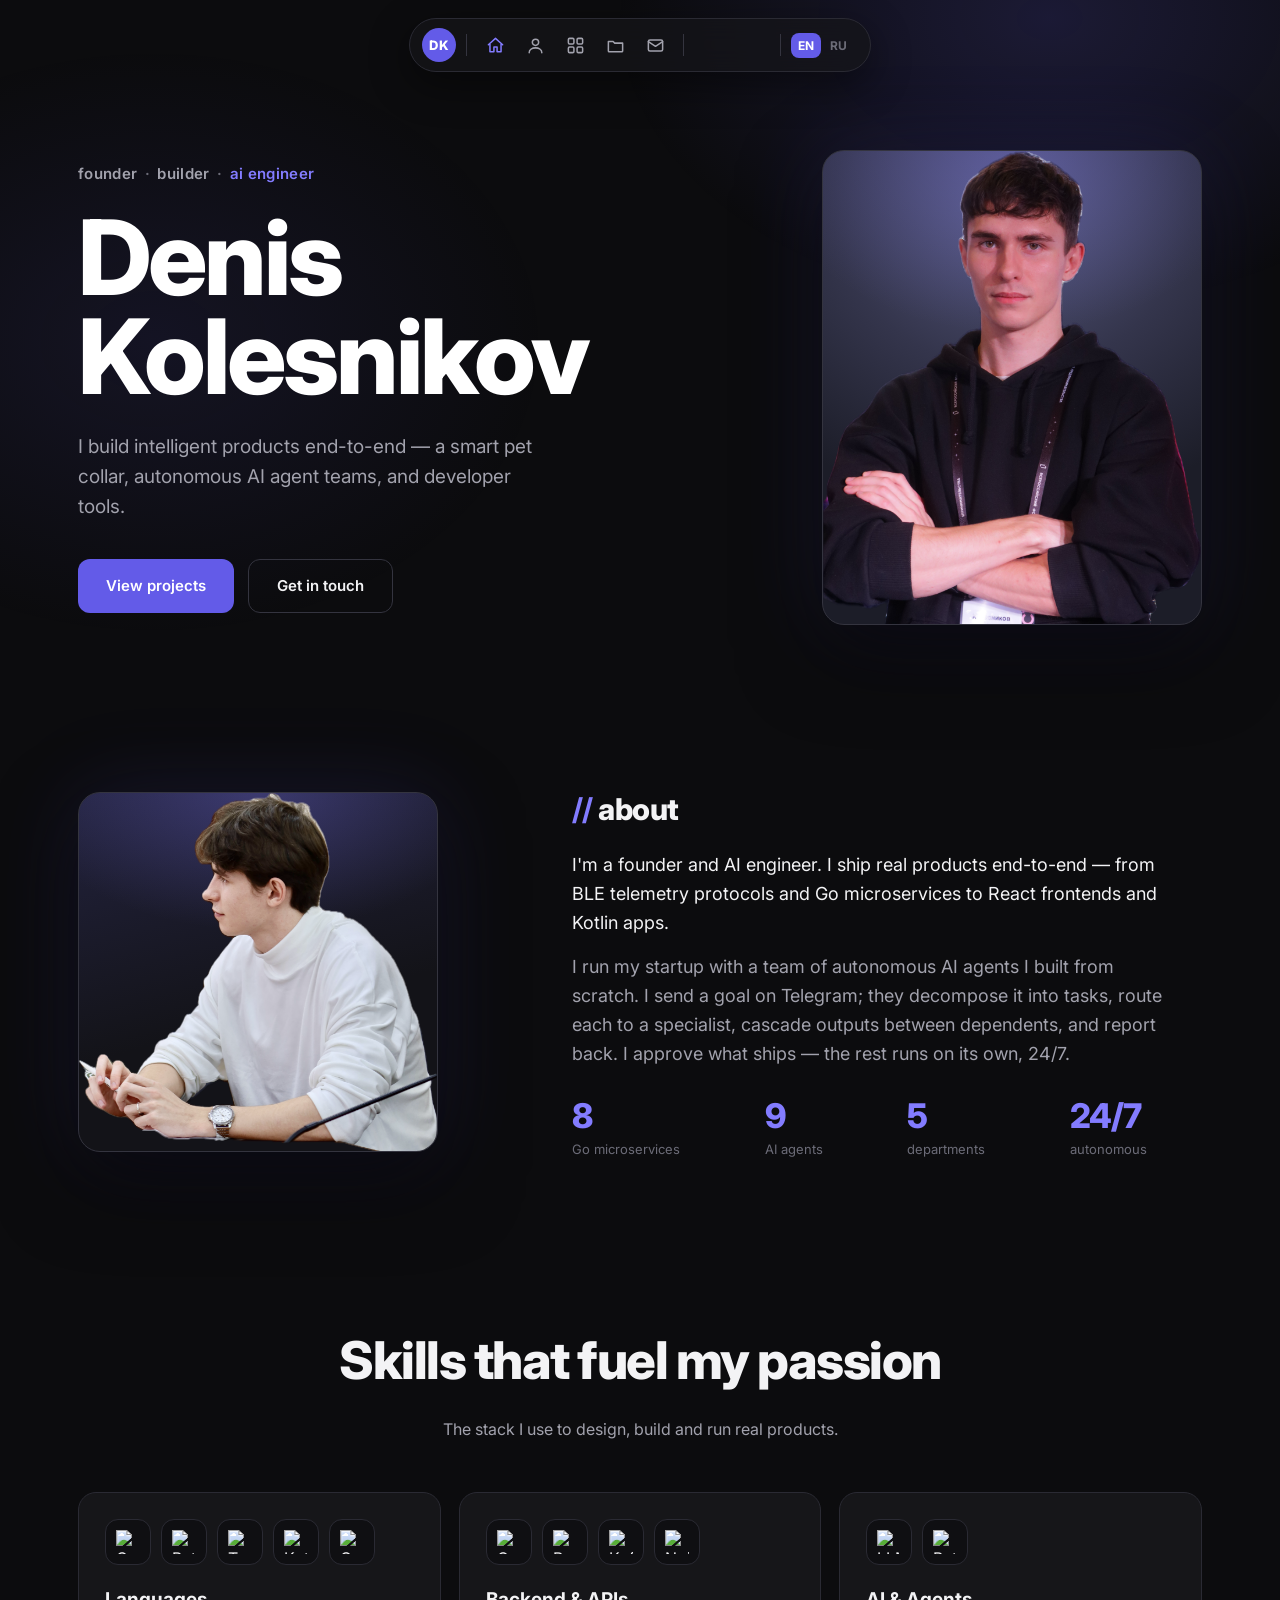
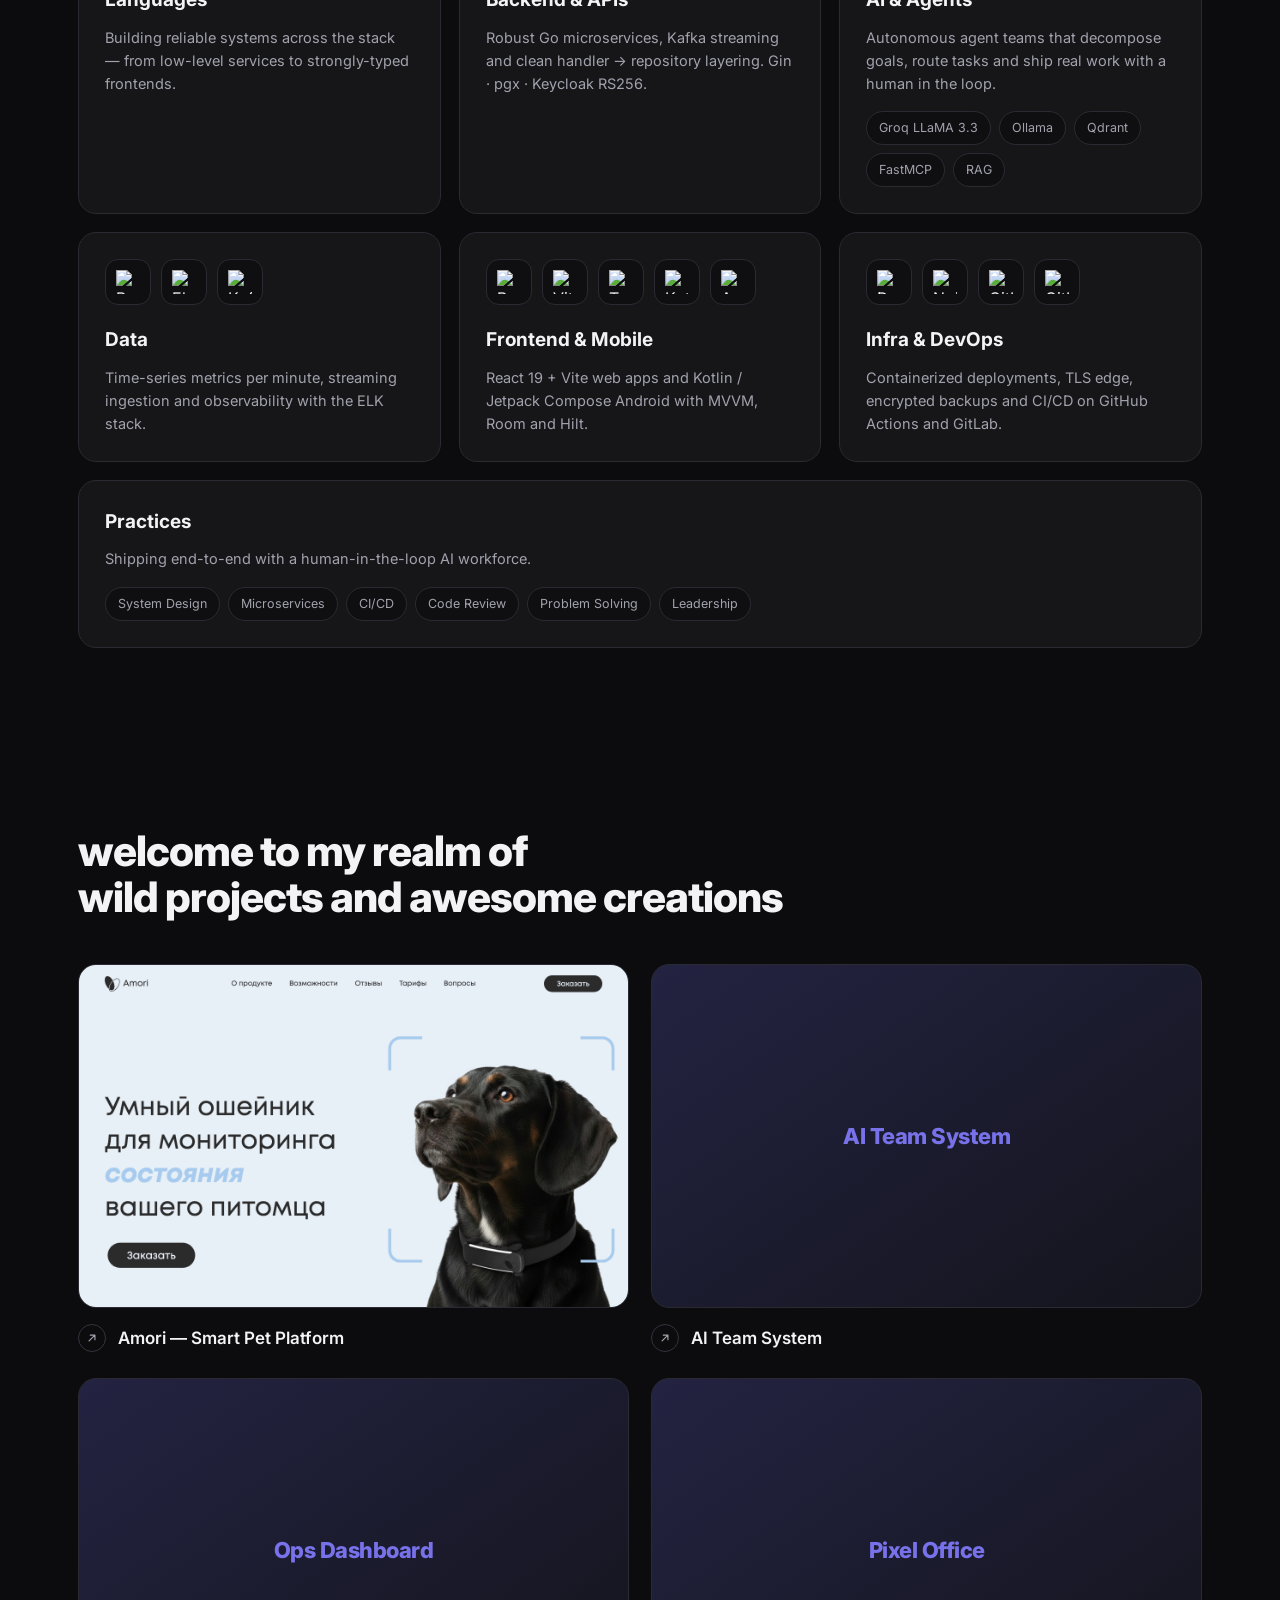
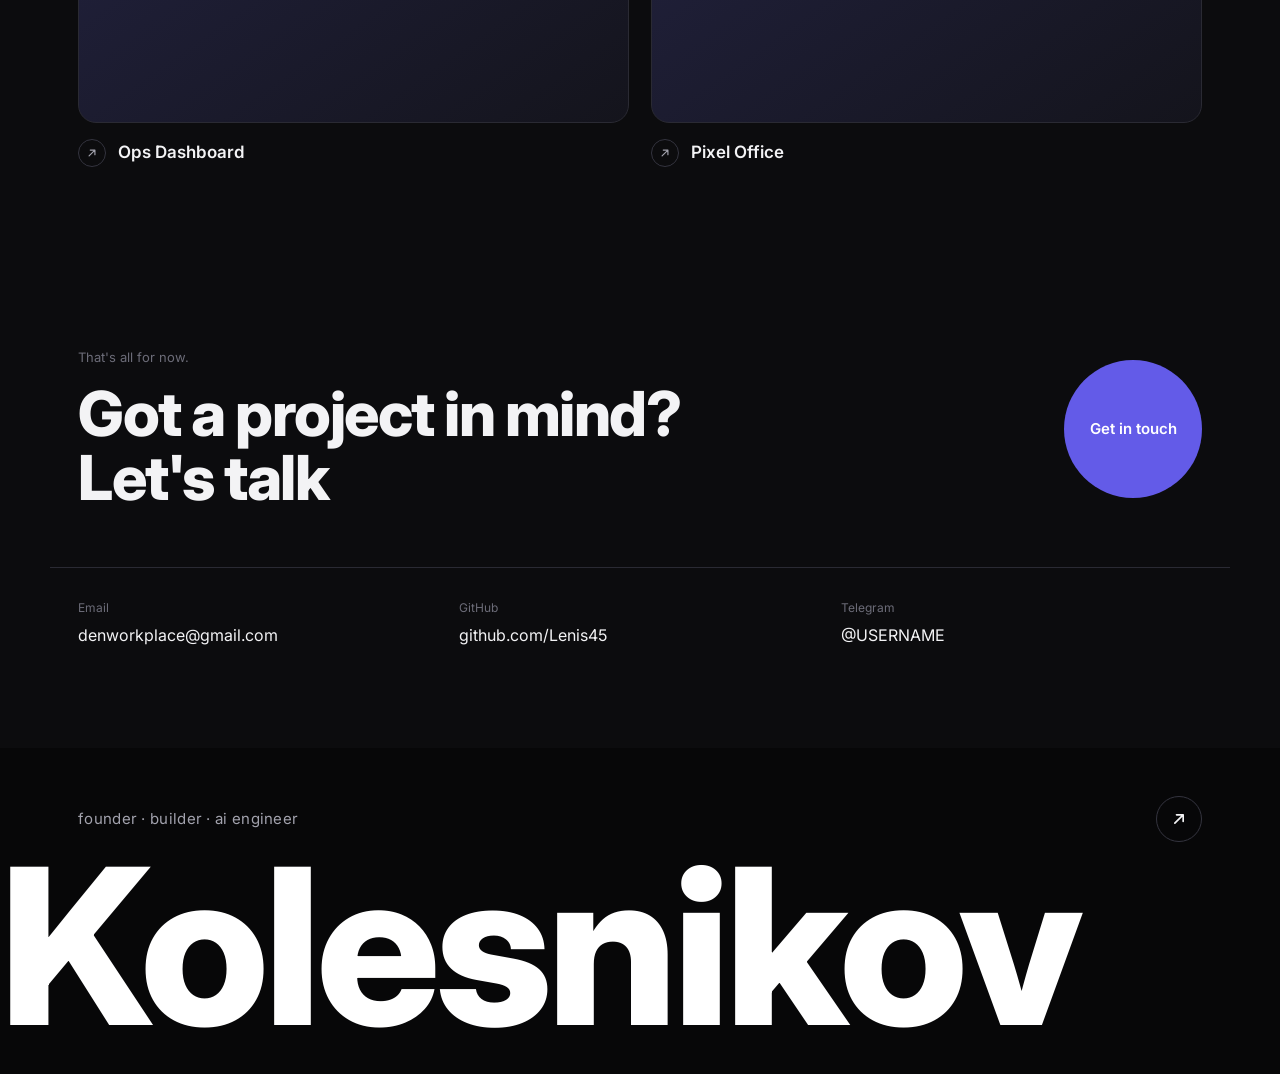
==== index.html @ 042ac994 "Initial portfolio — Denis Kolesnikov personal site Dark-theme bilingual (RU/EN) portfolio with float" ====
<!DOCTYPE html>
<html lang="en">
<head>
  <meta charset="UTF-8" />
  <meta name="viewport" content="width=device-width, initial-scale=1.0" />
  <title>Denis Kolesnikov — Founder · Builder · AI Engineer</title>
  <meta name="description" content="Denis Kolesnikov — founder and AI engineer building intelligent products: a smart pet collar, autonomous AI agent teams, and developer tools." />
  <meta property="og:title" content="Denis Kolesnikov — Founder · Builder · AI Engineer" />
  <meta property="og:description" content="Building intelligent products: a smart pet collar, autonomous AI agent teams, and developer tools." />
  <meta property="og:type" content="website" />

  <link rel="preconnect" href="https://fonts.googleapis.com" />
  <link rel="preconnect" href="https://fonts.gstatic.com" crossorigin />
  <link href="https://fonts.googleapis.com/css2?family=Inter:wght@400;500;600;700;800;900&display=swap" rel="stylesheet" />
  <link rel="stylesheet" href="css/styles.css" />
</head>
<body>
  <div class="bg-fx" aria-hidden="true"></div>

  <!-- ===================== FLOATING NAV PILL ===================== -->
  <header class="dock" id="dock">
    <a href="#hero" class="dock__logo" aria-label="Home">DK</a>
    <span class="dock__sep"></span>
    <nav class="dock__nav" aria-label="Primary">
      <a href="#hero" data-tip="Home" aria-label="Home">
        <svg viewBox="0 0 24 24"><path d="M3 11l9-8 9 8M5 10v10h5v-6h4v6h5V10"/></svg>
      </a>
      <a href="#about" data-tip="About" aria-label="About">
        <svg viewBox="0 0 24 24"><circle cx="12" cy="8" r="4"/><path d="M4 21c0-4 4-6 8-6s8 2 8 6"/></svg>
      </a>
      <a href="#skills" data-tip="Skills" aria-label="Skills">
        <svg viewBox="0 0 24 24"><rect x="3" y="3" width="7" height="7" rx="1.5"/><rect x="14" y="3" width="7" height="7" rx="1.5"/><rect x="3" y="14" width="7" height="7" rx="1.5"/><rect x="14" y="14" width="7" height="7" rx="1.5"/></svg>
      </a>
      <a href="#projects" data-tip="Projects" aria-label="Projects">
        <svg viewBox="0 0 24 24"><path d="M3 7h6l2 2h10v10a1 1 0 0 1-1 1H4a1 1 0 0 1-1-1V7z"/></svg>
      </a>
      <a href="#contact" data-tip="Contact" aria-label="Contact">
        <svg viewBox="0 0 24 24"><rect x="3" y="5" width="18" height="14" rx="2"/><path d="M3 7l9 6 9-6"/></svg>
      </a>
    </nav>
    <span class="dock__sep"></span>
    <div class="dock__social">
      <a href="https://github.com/Lenis45" target="_blank" rel="noopener" data-tip="GitHub" aria-label="GitHub">
        <img src="https://cdn.simpleicons.org/github/ffffff" alt="" width="17" height="17" />
      </a>
      <a href="https://t.me/USERNAME" target="_blank" rel="noopener" data-tip="Telegram" aria-label="Telegram" id="dock-tg">
        <img src="https://cdn.simpleicons.org/telegram/ffffff" alt="" width="17" height="17" />
      </a>
    </div>
    <span class="dock__sep"></span>
    <div class="lang" role="group" aria-label="Language">
      <button class="lang__btn" data-lang="en" aria-pressed="true">EN</button>
      <button class="lang__btn" data-lang="ru" aria-pressed="false">RU</button>
    </div>
  </header>

  <main>
    <!-- ===================== HERO ===================== -->
    <section class="hero" id="hero">
      <div class="wrap hero__grid">
        <div class="hero__copy">
          <p class="eyebrow">founder<span class="mid">·</span>builder<span class="mid">·</span><span class="accent">ai&nbsp;engineer</span></p>
          <h1 class="hero__title">Denis<br />Kolesnikov</h1>
          <p class="hero__lead" data-i18n="hero.lead">
            I build intelligent products end-to-end — a smart pet collar, autonomous AI agent teams, and developer tools.
          </p>
          <div class="hero__cta">
            <a href="#projects" class="btn btn--primary" data-i18n="hero.ctaProjects">View projects</a>
            <a href="#contact" class="btn btn--ghost" data-i18n="hero.ctaContact">Get in touch</a>
          </div>
        </div>
        <div class="hero__photo">
          <div class="photo-card">
            <img src="assets/hero.png" alt="Denis Kolesnikov" />
          </div>
        </div>
      </div>
    </section>

    <!-- ===================== ABOUT ===================== -->
    <section class="about" id="about">
      <div class="wrap about__grid">
        <div class="about__photo">
          <div class="photo-card photo-card--alt">
            <img src="assets/about.png" alt="Denis Kolesnikov" />
          </div>
        </div>
        <div class="about__copy">
          <h2 class="h2"><span class="h2__tick">//</span> <span data-i18n="about.title">about</span></h2>
          <p data-i18n="about.p1">I'm a founder and AI engineer. I ship real products end-to-end — from BLE telemetry protocols and Go microservices to React frontends and Kotlin apps.</p>
          <p class="dim" data-i18n="about.p2">I run my startup with a team of autonomous AI agents I built from scratch. I send a goal on Telegram; they decompose it into tasks, route each to a specialist, cascade outputs between dependents, and report back. I approve what ships — the rest runs on its own, 24/7.</p>
          <div class="stats">
            <div class="stat"><span class="stat__n" data-count="8">8</span><span class="stat__l" data-i18n="stat.services">Go microservices</span></div>
            <div class="stat"><span class="stat__n" data-count="9">9</span><span class="stat__l" data-i18n="stat.agents">AI agents</span></div>
            <div class="stat"><span class="stat__n" data-count="5">5</span><span class="stat__l" data-i18n="stat.departments">departments</span></div>
            <div class="stat"><span class="stat__n">24/7</span><span class="stat__l" data-i18n="stat.uptime">autonomous</span></div>
          </div>
        </div>
      </div>
    </section>

    <!-- ===================== SKILLS ===================== -->
    <section class="skills" id="skills">
      <div class="wrap">
        <h2 class="skills__title" data-i18n="skills.title">Skills that fuel my passion</h2>
        <p class="skills__sub" data-i18n="skills.sub">The stack I use to design, build and run real products.</p>

        <div class="skills__grid">
          <!-- 1 -->
          <article class="scard">
            <div class="badges">
              <span class="badge"><img src="https://cdn.simpleicons.org/go" alt="Go" /></span>
              <span class="badge"><img src="https://cdn.simpleicons.org/python" alt="Python" /></span>
              <span class="badge"><img src="https://cdn.simpleicons.org/typescript" alt="TypeScript" /></span>
              <span class="badge"><img src="https://cdn.simpleicons.org/kotlin" alt="Kotlin" /></span>
              <span class="badge"><img src="https://cdn.simpleicons.org/c" alt="C" /></span>
            </div>
            <h3 class="scard__t" data-i18n="sk.langs.t">Languages</h3>
            <p class="scard__d" data-i18n="sk.langs.d">Building reliable systems across the stack — from low-level services to strongly-typed frontends.</p>
          </article>

          <!-- 2 -->
          <article class="scard">
            <div class="badges">
              <span class="badge"><img src="https://cdn.simpleicons.org/go" alt="Go" /></span>
              <span class="badge"><img src="https://cdn.simpleicons.org/redis" alt="Redis" /></span>
              <span class="badge"><img src="https://cdn.simpleicons.org/apachekafka/ffffff" alt="Kafka" /></span>
              <span class="badge"><img src="https://cdn.simpleicons.org/nginx" alt="Nginx" /></span>
            </div>
            <h3 class="scard__t" data-i18n="sk.backend.t">Backend &amp; APIs</h3>
            <p class="scard__d" data-i18n="sk.backend.d">Robust Go microservices, Kafka streaming and clean handler → repository layering. Gin · pgx · Keycloak RS256.</p>
          </article>

          <!-- 3 -->
          <article class="scard">
            <div class="badges">
              <span class="badge"><img src="https://cdn.simpleicons.org/openai/ffffff" alt="LLM" /></span>
              <span class="badge"><img src="https://cdn.simpleicons.org/python" alt="Python" /></span>
            </div>
            <h3 class="scard__t" data-i18n="sk.ai.t">AI &amp; Agents</h3>
            <p class="scard__d" data-i18n="sk.ai.d">Autonomous agent teams that decompose goals, route tasks and ship real work with a human in the loop.</p>
            <div class="chips">
              <span>Groq LLaMA 3.3</span><span>Ollama</span><span>Qdrant</span><span>FastMCP</span><span>RAG</span>
            </div>
          </article>

          <!-- 4 -->
          <article class="scard">
            <div class="badges">
              <span class="badge"><img src="https://cdn.simpleicons.org/postgresql" alt="PostgreSQL" /></span>
              <span class="badge"><img src="https://cdn.simpleicons.org/elasticsearch" alt="Elasticsearch" /></span>
              <span class="badge"><img src="https://cdn.simpleicons.org/apachekafka/ffffff" alt="Kafka" /></span>
            </div>
            <h3 class="scard__t" data-i18n="sk.data.t">Data</h3>
            <p class="scard__d" data-i18n="sk.data.d">Time-series metrics per minute, streaming ingestion and observability with the ELK stack.</p>
          </article>

          <!-- 5 -->
          <article class="scard">
            <div class="badges">
              <span class="badge"><img src="https://cdn.simpleicons.org/react" alt="React" /></span>
              <span class="badge"><img src="https://cdn.simpleicons.org/vite" alt="Vite" /></span>
              <span class="badge"><img src="https://cdn.simpleicons.org/typescript" alt="TypeScript" /></span>
              <span class="badge"><img src="https://cdn.simpleicons.org/kotlin" alt="Kotlin" /></span>
              <span class="badge"><img src="https://cdn.simpleicons.org/android" alt="Android" /></span>
            </div>
            <h3 class="scard__t" data-i18n="sk.front.t">Frontend &amp; Mobile</h3>
            <p class="scard__d" data-i18n="sk.front.d">React 19 + Vite web apps and Kotlin / Jetpack Compose Android with MVVM, Room and Hilt.</p>
          </article>

          <!-- 6 -->
          <article class="scard">
            <div class="badges">
              <span class="badge"><img src="https://cdn.simpleicons.org/docker" alt="Docker" /></span>
              <span class="badge"><img src="https://cdn.simpleicons.org/nginx" alt="Nginx" /></span>
              <span class="badge"><img src="https://cdn.simpleicons.org/github/ffffff" alt="GitHub" /></span>
              <span class="badge"><img src="https://cdn.simpleicons.org/gitlab" alt="GitLab" /></span>
            </div>
            <h3 class="scard__t" data-i18n="sk.infra.t">Infra &amp; DevOps</h3>
            <p class="scard__d" data-i18n="sk.infra.d">Containerized deployments, TLS edge, encrypted backups and CI/CD on GitHub Actions and GitLab.</p>
          </article>

          <!-- 7 -->
          <article class="scard scard--wide">
            <h3 class="scard__t" data-i18n="sk.practice.t">Practices</h3>
            <p class="scard__d" data-i18n="sk.practice.d">Shipping end-to-end with a human-in-the-loop AI workforce.</p>
            <div class="chips">
              <span data-i18n="sk.practice.c1">System Design</span>
              <span data-i18n="sk.practice.c2">Microservices</span>
              <span>CI/CD</span>
              <span data-i18n="sk.practice.c3">Code Review</span>
              <span data-i18n="sk.practice.c4">Problem Solving</span>
              <span data-i18n="sk.practice.c5">Leadership</span>
            </div>
          </article>
        </div>
      </div>
    </section>

    <!-- ===================== PROJECTS ===================== -->
    <section class="projects" id="projects">
      <div class="wrap">
        <h2 class="projects__title">
          <span data-i18n="projects.t1">welcome to my realm of</span><br />
          <span data-i18n="projects.t2">wild projects and awesome creations</span>
        </h2>

        <div class="projects__grid">
          <a class="pcard" href="https://amori.online" target="_blank" rel="noopener">
            <div class="pcard__img">
              <img src="assets/proj-amori.png" alt="Amori — Smart Pet Platform"
                   onerror="this.closest('.pcard__img').classList.add('ph');this.remove();" />
              <span class="pcard__ph">Amori</span>
            </div>
            <div class="pcard__label">
              <span class="pcard__arrow" aria-hidden="true"><svg viewBox="0 0 24 24"><path d="M7 17L17 7M9 7h8v8"/></svg></span>
              <span>Amori — <span data-i18n="proj.amori">Smart Pet Platform</span></span>
            </div>
          </a>

          <a class="pcard" href="https://github.com/Lenis45/agent-os" target="_blank" rel="noopener">
            <div class="pcard__img">
              <img src="assets/proj-agent-ui.png" alt="AI Team System"
                   onerror="this.closest('.pcard__img').classList.add('ph');this.remove();" />
              <span class="pcard__ph">AI Team System</span>
            </div>
            <div class="pcard__label">
              <span class="pcard__arrow" aria-hidden="true"><svg viewBox="0 0 24 24"><path d="M7 17L17 7M9 7h8v8"/></svg></span>
              <span>AI Team System</span>
            </div>
          </a>

          <a class="pcard" href="#contact">
            <div class="pcard__img">
              <img src="assets/proj-dashboard.png" alt="Ops Dashboard"
                   onerror="this.closest('.pcard__img').classList.add('ph');this.remove();" />
              <span class="pcard__ph">Ops Dashboard</span>
            </div>
            <div class="pcard__label">
              <span class="pcard__arrow" aria-hidden="true"><svg viewBox="0 0 24 24"><path d="M7 17L17 7M9 7h8v8"/></svg></span>
              <span>Ops Dashboard</span>
            </div>
          </a>

          <a class="pcard" href="#contact">
            <div class="pcard__img">
              <img src="assets/proj-pixel-office.png" alt="Pixel Office"
                   onerror="this.closest('.pcard__img').classList.add('ph');this.remove();" />
              <span class="pcard__ph">Pixel Office</span>
            </div>
            <div class="pcard__label">
              <span class="pcard__arrow" aria-hidden="true"><svg viewBox="0 0 24 24"><path d="M7 17L17 7M9 7h8v8"/></svg></span>
              <span>Pixel Office</span>
            </div>
          </a>
        </div>
      </div>
    </section>

    <!-- ===================== CONTACT ===================== -->
    <section class="contact" id="contact">
      <div class="wrap contact__inner">
        <div class="contact__left">
          <p class="contact__kicker" data-i18n="contact.kicker">That's all for now.</p>
          <h2 class="contact__title">
            <span data-i18n="contact.l1">Got a project in mind?</span><br />
            <span data-i18n="contact.l2">Let's talk</span>
          </h2>
        </div>
        <a class="getintouch" href="mailto:denworkplace@gmail.com" aria-label="Get in touch">
          <span data-i18n="contact.btn">Get in touch</span>
        </a>
      </div>
      <div class="wrap contact__meta">
        <div class="contact__field">
          <span class="contact__k">Email</span>
          <a href="mailto:denworkplace@gmail.com">denworkplace@gmail.com</a>
        </div>
        <div class="contact__field">
          <span class="contact__k">GitHub</span>
          <a href="https://github.com/Lenis45" target="_blank" rel="noopener">github.com/Lenis45</a>
        </div>
        <div class="contact__field">
          <span class="contact__k">Telegram</span>
          <a href="https://t.me/USERNAME" target="_blank" rel="noopener" id="meta-tg">@USERNAME</a>
        </div>
      </div>
    </section>
  </main>

  <!-- ===================== FOOTER BAND ===================== -->
  <footer class="footer" id="footer">
    <div class="wrap footer__top">
      <span class="footer__role">founder · builder · ai engineer</span>
      <a href="#hero" class="footer__arrow" aria-label="Back to top">
        <svg viewBox="0 0 24 24"><path d="M7 17L17 7M9 7h8v8"/></svg>
      </a>
    </div>
    <div class="footer__name">Kolesnikov</div>
  </footer>

  <script src="js/main.js"></script>
</body>
</html>
---- css/styles.css ----
/* ============================================================
   Denis Kolesnikov — Portfolio
   Faithful rebuild of the Figma "Portfolio" template
   Dark theme · periwinkle accent (#635BE8)
   ============================================================ */

:root {
  --bg:        #0c0c0e;
  --bg-2:      #0f0f12;
  --surface:   #161619;
  --surface-2: #1c1c21;
  --border:    #2a2a33;
  --border-2:  #34343f;

  --text:      #f3f3f5;
  --text-dim:  #a2a2ad;
  --text-mute: #6c6c78;

  --accent:    #635BE8;
  --accent-2:  #837cff;
  --accent-glow: rgba(99, 91, 232, 0.32);

  --font: 'Inter', system-ui, -apple-system, sans-serif;

  --wrap: 1180px;
  --r:    18px;
  --ease: cubic-bezier(0.16, 1, 0.3, 1);
}

* { margin: 0; padding: 0; box-sizing: border-box; }
html { scroll-behavior: smooth; scroll-padding-top: 100px; }
body {
  font-family: var(--font);
  background: var(--bg);
  color: var(--text);
  line-height: 1.6;
  -webkit-font-smoothing: antialiased;
  overflow-x: hidden;
}
a { color: inherit; text-decoration: none; }
ul, li { list-style: none; }
img { display: block; max-width: 100%; }

.wrap { width: 100%; max-width: var(--wrap); margin: 0 auto; padding: 0 28px; }
.accent { color: var(--accent-2); }
.dim { color: var(--text-dim); }

/* ambient periwinkle glow */
.bg-fx {
  position: fixed; z-index: -1; inset: 0; pointer-events: none;
  background:
    radial-gradient(620px 420px at 82% 2%, rgba(99,91,232,.18), transparent 70%),
    radial-gradient(560px 420px at 12% 38%, rgba(99,91,232,.10), transparent 70%);
}

/* ============================================================
   FLOATING NAV DOCK
   ============================================================ */
.dock {
  position: fixed; z-index: 100; top: 18px; left: 50%; transform: translateX(-50%);
  display: flex; align-items: center; gap: 10px;
  padding: 8px 12px; border-radius: 999px;
  background: rgba(22, 22, 26, 0.72);
  border: 1px solid var(--border);
  backdrop-filter: blur(16px);
  box-shadow: 0 12px 40px rgba(0,0,0,.45);
}
.dock__logo {
  width: 34px; height: 34px; border-radius: 50%;
  display: grid; place-items: center;
  font-weight: 800; font-size: 13px; letter-spacing: .5px;
  background: var(--accent); color: #fff;
}
.dock__sep { width: 1px; height: 22px; background: var(--border-2); }
.dock__nav, .dock__social { display: flex; align-items: center; gap: 4px; }
.dock a[data-tip] {
  position: relative; width: 36px; height: 36px; border-radius: 50%;
  display: grid; place-items: center; color: var(--text-dim);
  transition: background .2s var(--ease), color .2s var(--ease);
}
.dock a[data-tip]:hover { background: var(--surface-2); color: var(--text); }
.dock a[data-tip].active { color: var(--accent-2); }
.dock svg { width: 19px; height: 19px; fill: none; stroke: currentColor; stroke-width: 1.9; stroke-linecap: round; stroke-linejoin: round; }
.dock a[data-tip]::after {
  content: attr(data-tip); position: absolute; top: 120%; left: 50%; transform: translateX(-50%) translateY(4px);
  font-size: 11px; white-space: nowrap; color: var(--text); background: var(--surface-2);
  border: 1px solid var(--border); padding: 3px 8px; border-radius: 7px;
  opacity: 0; pointer-events: none; transition: opacity .18s, transform .18s;
}
.dock a[data-tip]:hover::after { opacity: 1; transform: translateX(-50%) translateY(0); }
.lang { display: flex; align-items: center; gap: 2px; padding-right: 4px; }
.lang__btn {
  background: none; border: none; cursor: pointer; font-family: var(--font);
  font-size: 12px; font-weight: 700; color: var(--text-mute); padding: 5px 7px; border-radius: 8px;
  transition: color .2s, background .2s;
}
.lang__btn[aria-pressed="true"] { color: #fff; background: var(--accent); }
.lang__btn:hover { color: var(--text); }

/* ============================================================
   shared section heads
   ============================================================ */
.h2 { font-size: clamp(22px, 3vw, 30px); font-weight: 800; letter-spacing: -.5px; margin-bottom: 18px; }
.h2__tick { color: var(--accent-2); font-weight: 700; }

.reveal { opacity: 0; transform: translateY(26px); transition: opacity .7s var(--ease), transform .7s var(--ease); }
.reveal.in { opacity: 1; transform: none; }

/* ============================================================
   HERO
   ============================================================ */
.hero { padding: 150px 0 90px; }
.hero__grid { display: grid; grid-template-columns: 1.1fr .9fr; gap: 56px; align-items: center; }
.eyebrow {
  font-size: 15px; font-weight: 600; color: var(--text-dim); margin-bottom: 22px;
  text-transform: lowercase; letter-spacing: .3px;
}
.eyebrow .mid { color: var(--text-mute); margin: 0 .5em; }
.hero__title {
  font-size: clamp(54px, 9vw, 104px); font-weight: 800; line-height: .95;
  letter-spacing: -3px; margin-bottom: 26px; color: #fff;
}
.hero__lead { font-size: 19px; color: var(--text-dim); max-width: 470px; margin-bottom: 36px; }
.hero__cta { display: flex; gap: 14px; flex-wrap: wrap; }

.btn {
  font-size: 15px; font-weight: 600; padding: 14px 28px; border-radius: 12px; cursor: pointer;
  display: inline-flex; align-items: center; transition: transform .2s var(--ease), box-shadow .25s, background .2s, border-color .2s, color .2s;
}
.btn--primary { background: var(--accent); color: #fff; }
.btn--primary:hover { transform: translateY(-2px); box-shadow: 0 14px 36px var(--accent-glow); }
.btn--ghost { background: transparent; color: var(--text); border: 1px solid var(--border-2); }
.btn--ghost:hover { transform: translateY(-2px); border-color: var(--accent-2); color: var(--accent-2); }

/* photo cards */
.photo-card {
  position: relative; border-radius: 22px; overflow: hidden;
  background:
    radial-gradient(125% 90% at 50% 12%, #585a82 0%, #34354c 38%, #1c1d28 72%);
  border: 1px solid var(--border-2);
  box-shadow: 0 30px 80px rgba(0,0,0,.5), 0 0 90px rgba(99,91,232,.16);
}
.photo-card::after {
  content: ''; position: absolute; inset: 0; pointer-events: none;
  background: radial-gradient(120% 70% at 50% 0%, rgba(131,124,255,.28), transparent 55%);
}
.photo-card img { width: 100%; height: 100%; object-fit: cover; object-position: top center; position: relative; z-index: 1; }
.hero__photo .photo-card { max-width: 380px; margin-left: auto; aspect-ratio: 4/5; }
.hero__photo .photo-card img { object-position: top center; }

/* ============================================================
   ABOUT
   ============================================================ */
.about { padding: 70px 0; }
.about__grid { display: grid; grid-template-columns: .82fr 1.18fr; gap: 56px; align-items: center; }
.about__photo .photo-card { max-width: 360px; aspect-ratio: 1/1; }
.photo-card--alt { background: linear-gradient(165deg, #23233f, #131318 60%); }
.about__copy p { font-size: 18px; margin-bottom: 16px; max-width: 600px; }
.stats { display: grid; grid-template-columns: repeat(4, auto); gap: 30px; margin-top: 30px; }
.stat { display: flex; flex-direction: column; }
.stat__n { font-size: 34px; font-weight: 800; color: var(--accent-2); line-height: 1; letter-spacing: -1px; }
.stat__l { font-size: 13px; color: var(--text-mute); margin-top: 6px; }

/* ============================================================
   SKILLS
   ============================================================ */
.skills { padding: 90px 0; }
.skills__title { text-align: center; font-size: clamp(30px, 5vw, 52px); font-weight: 800; letter-spacing: -1.5px; }
.skills__sub { text-align: center; color: var(--text-dim); margin: 14px auto 50px; max-width: 520px; }
.skills__grid { display: grid; grid-template-columns: repeat(3, 1fr); gap: 18px; }
.scard {
  background: var(--surface); border: 1px solid var(--border); border-radius: var(--r);
  padding: 26px; transition: transform .28s var(--ease), border-color .28s, background .28s;
}
.scard:hover { transform: translateY(-4px); border-color: var(--border-2); background: var(--surface-2); }
.scard--wide { grid-column: span 3; }
@media (min-width: 861px) {
  .scard--wide { grid-column: span 3; display: flex; flex-direction: column; }
}
.badges { display: flex; flex-wrap: wrap; gap: 10px; margin-bottom: 20px; }
.badge {
  width: 46px; height: 46px; border-radius: 13px; display: grid; place-items: center;
  background: var(--bg-2); border: 1px solid var(--border);
}
.badge img { width: 24px; height: 24px; }
.scard__t { font-size: 19px; font-weight: 700; margin-bottom: 10px; }
.scard__d { font-size: 14.5px; color: var(--text-dim); }
.chips { display: flex; flex-wrap: wrap; gap: 8px; margin-top: 16px; }
.chips span {
  font-size: 12.5px; color: var(--text-dim); padding: 6px 12px;
  border: 1px solid var(--border); border-radius: 999px; background: var(--bg-2);
}

/* ============================================================
   PROJECTS
   ============================================================ */
.projects { padding: 90px 0; }
.projects__title { font-size: clamp(26px, 4vw, 42px); font-weight: 800; letter-spacing: -1px; line-height: 1.1; margin-bottom: 44px; max-width: 760px; }
.projects__grid { display: grid; grid-template-columns: repeat(2, 1fr); gap: 26px 22px; }
.pcard { display: block; }
.pcard__img {
  position: relative; aspect-ratio: 16/10; border-radius: var(--r); overflow: hidden;
  background: linear-gradient(145deg, #1a1a20, #101014);
  border: 1px solid var(--border);
  transition: transform .3s var(--ease), border-color .3s, box-shadow .3s;
}
.pcard__img img { width: 100%; height: 100%; object-fit: cover; object-position: top center; }
.pcard:hover .pcard__img { transform: translateY(-4px); border-color: var(--accent); box-shadow: 0 20px 50px rgba(0,0,0,.45), 0 0 0 1px var(--accent); }
.pcard__ph { display: none; }
.pcard__img.ph { display: grid; place-items: center; background: linear-gradient(145deg, #232342, #14141c); }
.pcard__img.ph .pcard__ph {
  display: block; font-size: 22px; font-weight: 800; letter-spacing: -.5px;
  color: var(--accent-2); opacity: .9;
}
.pcard__label { display: flex; align-items: center; gap: 12px; margin-top: 16px; font-size: 17px; font-weight: 600; }
.pcard__arrow {
  width: 28px; height: 28px; border-radius: 50%; flex: none;
  display: grid; place-items: center; border: 1.5px solid var(--border-2); color: var(--text-dim);
  transition: background .25s, color .25s, border-color .25s, transform .25s;
}
.pcard__arrow svg { width: 14px; height: 14px; fill: none; stroke: currentColor; stroke-width: 2; stroke-linecap: round; stroke-linejoin: round; }
.pcard:hover .pcard__arrow { background: var(--accent); border-color: var(--accent); color: #fff; transform: rotate(0) scale(1.05); }

/* ============================================================
   CONTACT
   ============================================================ */
.contact { padding: 90px 0 80px; }
.contact__inner { display: flex; align-items: center; justify-content: space-between; gap: 30px; flex-wrap: wrap; }
.contact__kicker { font-size: 13px; color: var(--text-mute); font-family: var(--font); margin-bottom: 14px; }
.contact__title { font-size: clamp(34px, 6vw, 62px); font-weight: 800; letter-spacing: -1.5px; line-height: 1.04; }
.getintouch {
  flex: none; width: 138px; height: 138px; border-radius: 50%;
  display: grid; place-items: center; text-align: center; padding: 12px;
  background: var(--accent); color: #fff; font-weight: 600; font-size: 15px;
  transition: transform .3s var(--ease), box-shadow .3s;
}
.getintouch:hover { transform: scale(1.06) rotate(-3deg); box-shadow: 0 20px 50px var(--accent-glow); }

.contact__meta {
  display: grid; grid-template-columns: repeat(3, 1fr); gap: 20px;
  margin-top: 56px; padding-top: 30px; border-top: 1px solid var(--border);
}
.contact__field { display: flex; flex-direction: column; gap: 6px; }
.contact__k { font-size: 12px; color: var(--text-mute); }
.contact__field a { font-size: 16px; color: var(--text); transition: color .2s; word-break: break-all; }
.contact__field a:hover { color: var(--accent-2); }

/* ============================================================
   FOOTER BAND
   ============================================================ */
.footer { background: #070708; padding: 48px 0 30px; margin-top: 20px; overflow: hidden; }
.footer__top { display: flex; align-items: center; justify-content: space-between; margin-bottom: 6px; }
.footer__role { font-size: 15px; color: var(--text-dim); text-transform: lowercase; letter-spacing: .3px; }
.footer__arrow {
  width: 46px; height: 46px; border-radius: 50%; display: grid; place-items: center;
  border: 1.5px solid var(--border-2); color: var(--text);
  transition: background .25s, color .25s, transform .25s, border-color .25s;
}
.footer__arrow svg { width: 20px; height: 20px; fill: none; stroke: currentColor; stroke-width: 2; stroke-linecap: round; stroke-linejoin: round; }
.footer__arrow:hover { background: var(--accent); border-color: var(--accent); color: #fff; transform: translateY(-3px); }
.footer__name {
  font-size: clamp(64px, 17vw, 230px); font-weight: 800; letter-spacing: -5px; line-height: .9;
  color: #fff; white-space: nowrap;
}

/* ============================================================
   RESPONSIVE
   ============================================================ */
@media (max-width: 980px) {
  .skills__grid { grid-template-columns: repeat(2, 1fr); }
  .scard--wide { grid-column: span 2; }
}
@media (max-width: 860px) {
  .hero { padding-top: 120px; }
  .hero__grid { grid-template-columns: 1fr; gap: 40px; }
  .hero__photo { order: -1; }
  .hero__photo .photo-card { margin: 0 auto; max-width: 300px; }
  .about__grid { grid-template-columns: 1fr; gap: 34px; }
  .about__photo .photo-card { max-width: 280px; margin: 0 auto; }
  .stats { grid-template-columns: repeat(2, 1fr); gap: 22px; }
  .projects__grid { grid-template-columns: 1fr; }
  .contact__meta { grid-template-columns: 1fr; }
  .dock__nav a[data-tip="Skills"] { display: none; }
}
@media (max-width: 560px) {
  .wrap { padding: 0 18px; }
  .skills__grid { grid-template-columns: 1fr; }
  .scard--wide { grid-column: span 1; }
  .dock { gap: 6px; padding: 6px 8px; }
  .dock a[data-tip] { width: 32px; height: 32px; }
  .contact__inner { flex-direction: column; align-items: flex-start; }
  .getintouch { width: 120px; height: 120px; }
}
@media (prefers-reduced-motion: reduce) {
  *, *::before, *::after { animation: none !important; transition: none !important; scroll-behavior: auto !important; }
  .reveal { opacity: 1; transform: none; }
}
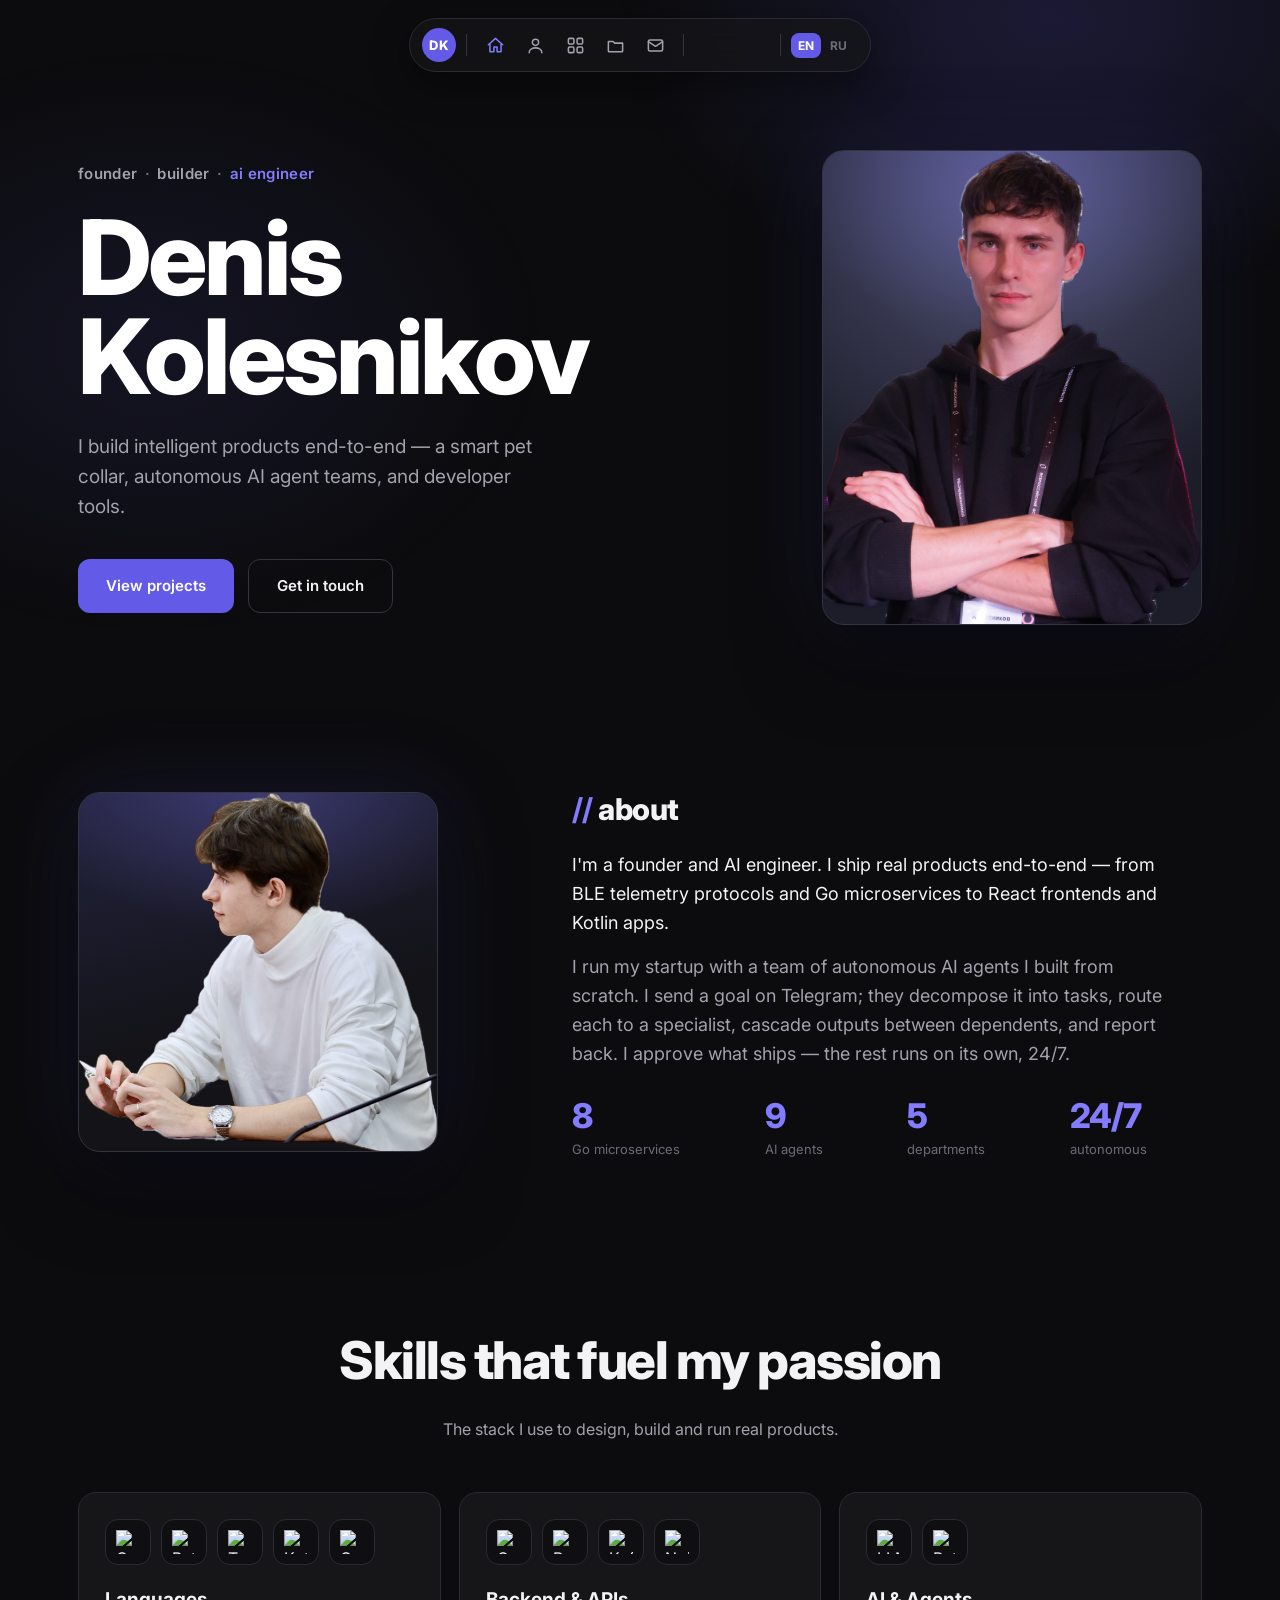
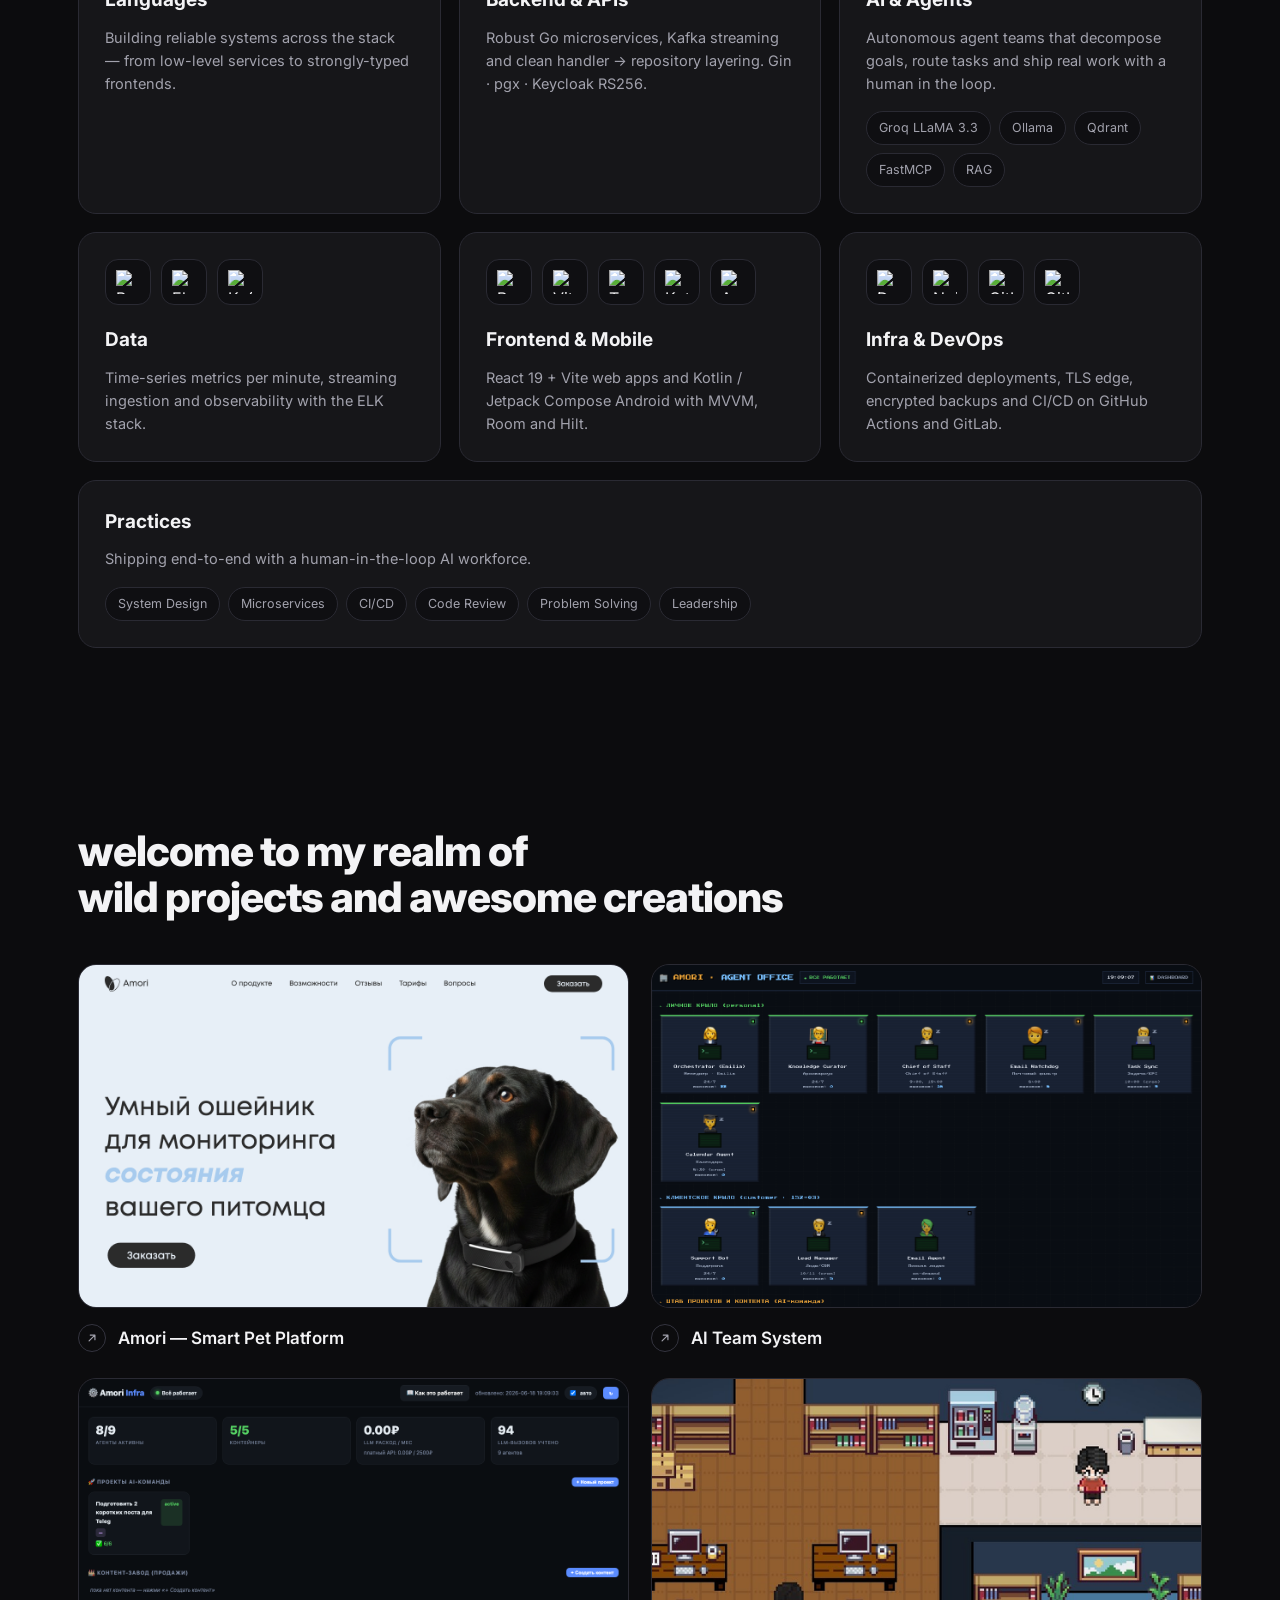
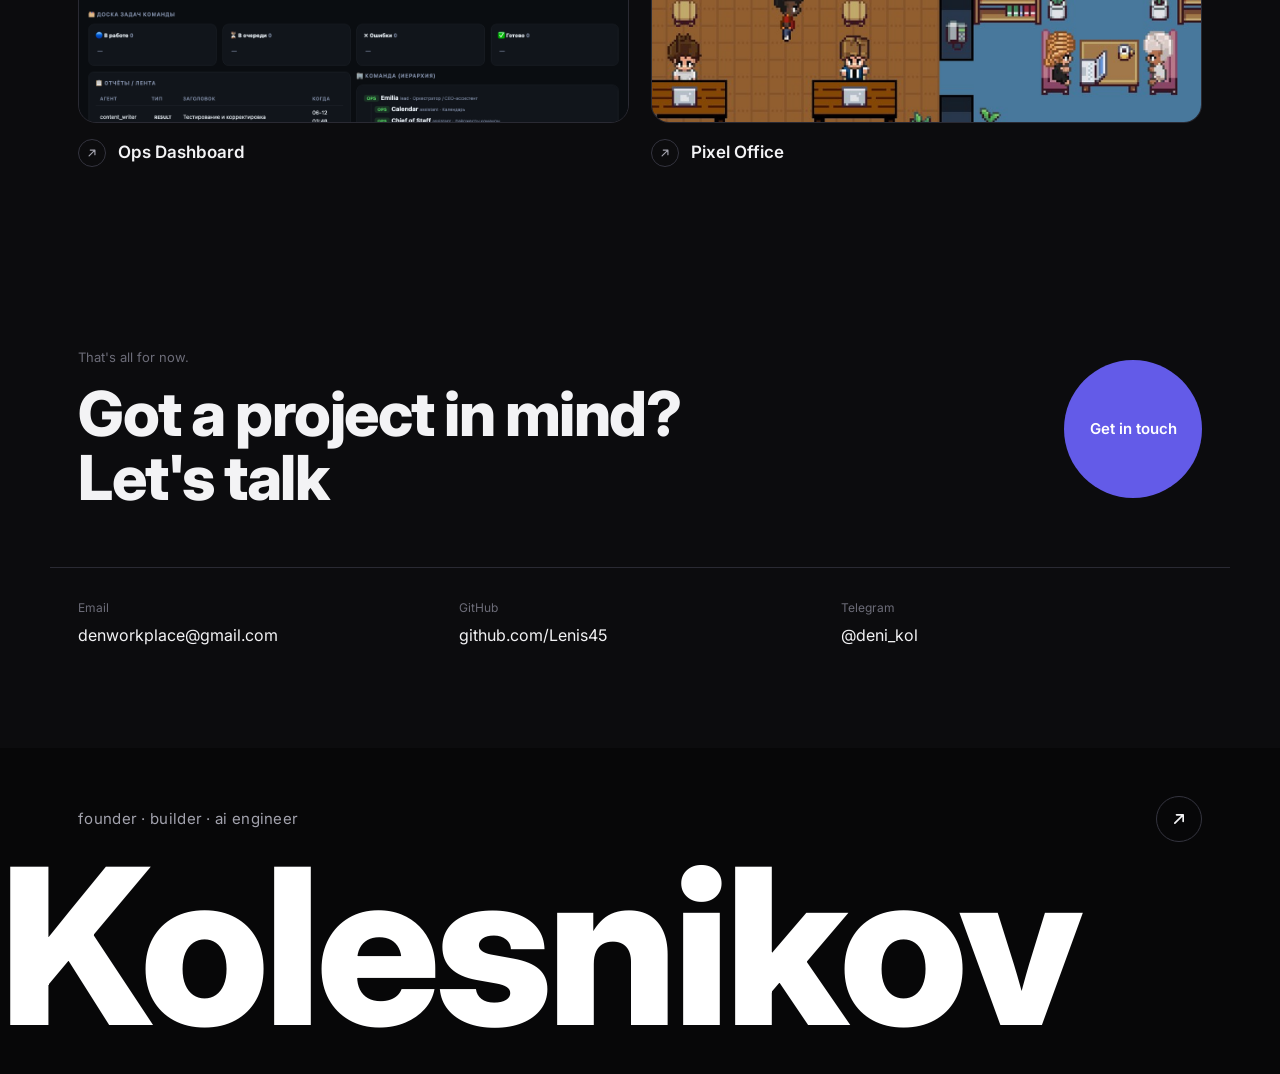
==== commit 59b6ab93: "feat: add project screenshots, fix hero photo, update Telegram handle - hero.png: reprocessed with r" ====
--- a/index.html
+++ b/index.html
@@ -43,7 +43,7 @@
       <a href="https://github.com/Lenis45" target="_blank" rel="noopener" data-tip="GitHub" aria-label="GitHub">
         <img src="https://cdn.simpleicons.org/github/ffffff" alt="" width="17" height="17" />
       </a>
-      <a href="https://t.me/USERNAME" target="_blank" rel="noopener" data-tip="Telegram" aria-label="Telegram" id="dock-tg">
+      <a href="https://t.me/deni_kol" target="_blank" rel="noopener" data-tip="Telegram" aria-label="Telegram" id="dock-tg">
         <img src="https://cdn.simpleicons.org/telegram/ffffff" alt="" width="17" height="17" />
       </a>
     </div>
@@ -282,7 +282,7 @@
         </div>
         <div class="contact__field">
           <span class="contact__k">Telegram</span>
-          <a href="https://t.me/USERNAME" target="_blank" rel="noopener" id="meta-tg">@USERNAME</a>
+          <a href="https://t.me/deni_kol" target="_blank" rel="noopener" id="meta-tg">@deni_kol</a>
         </div>
       </div>
     </section>
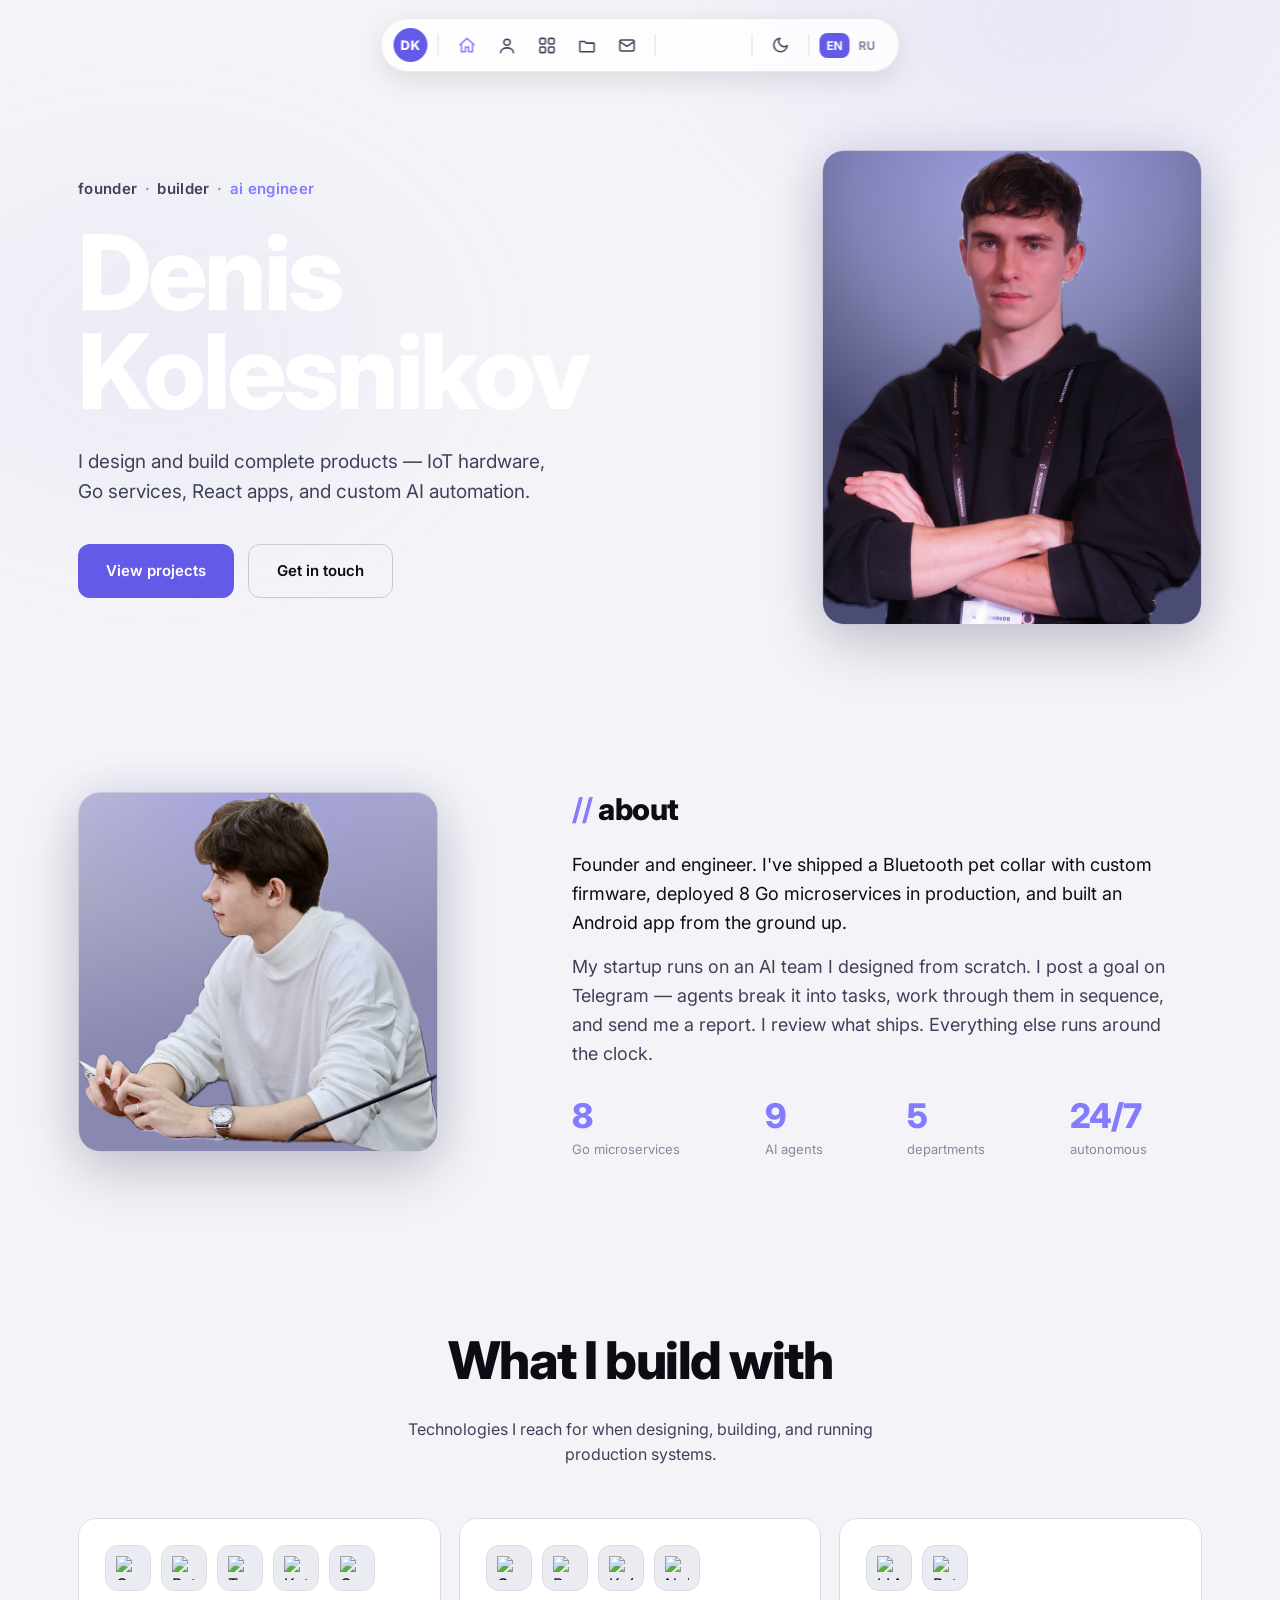
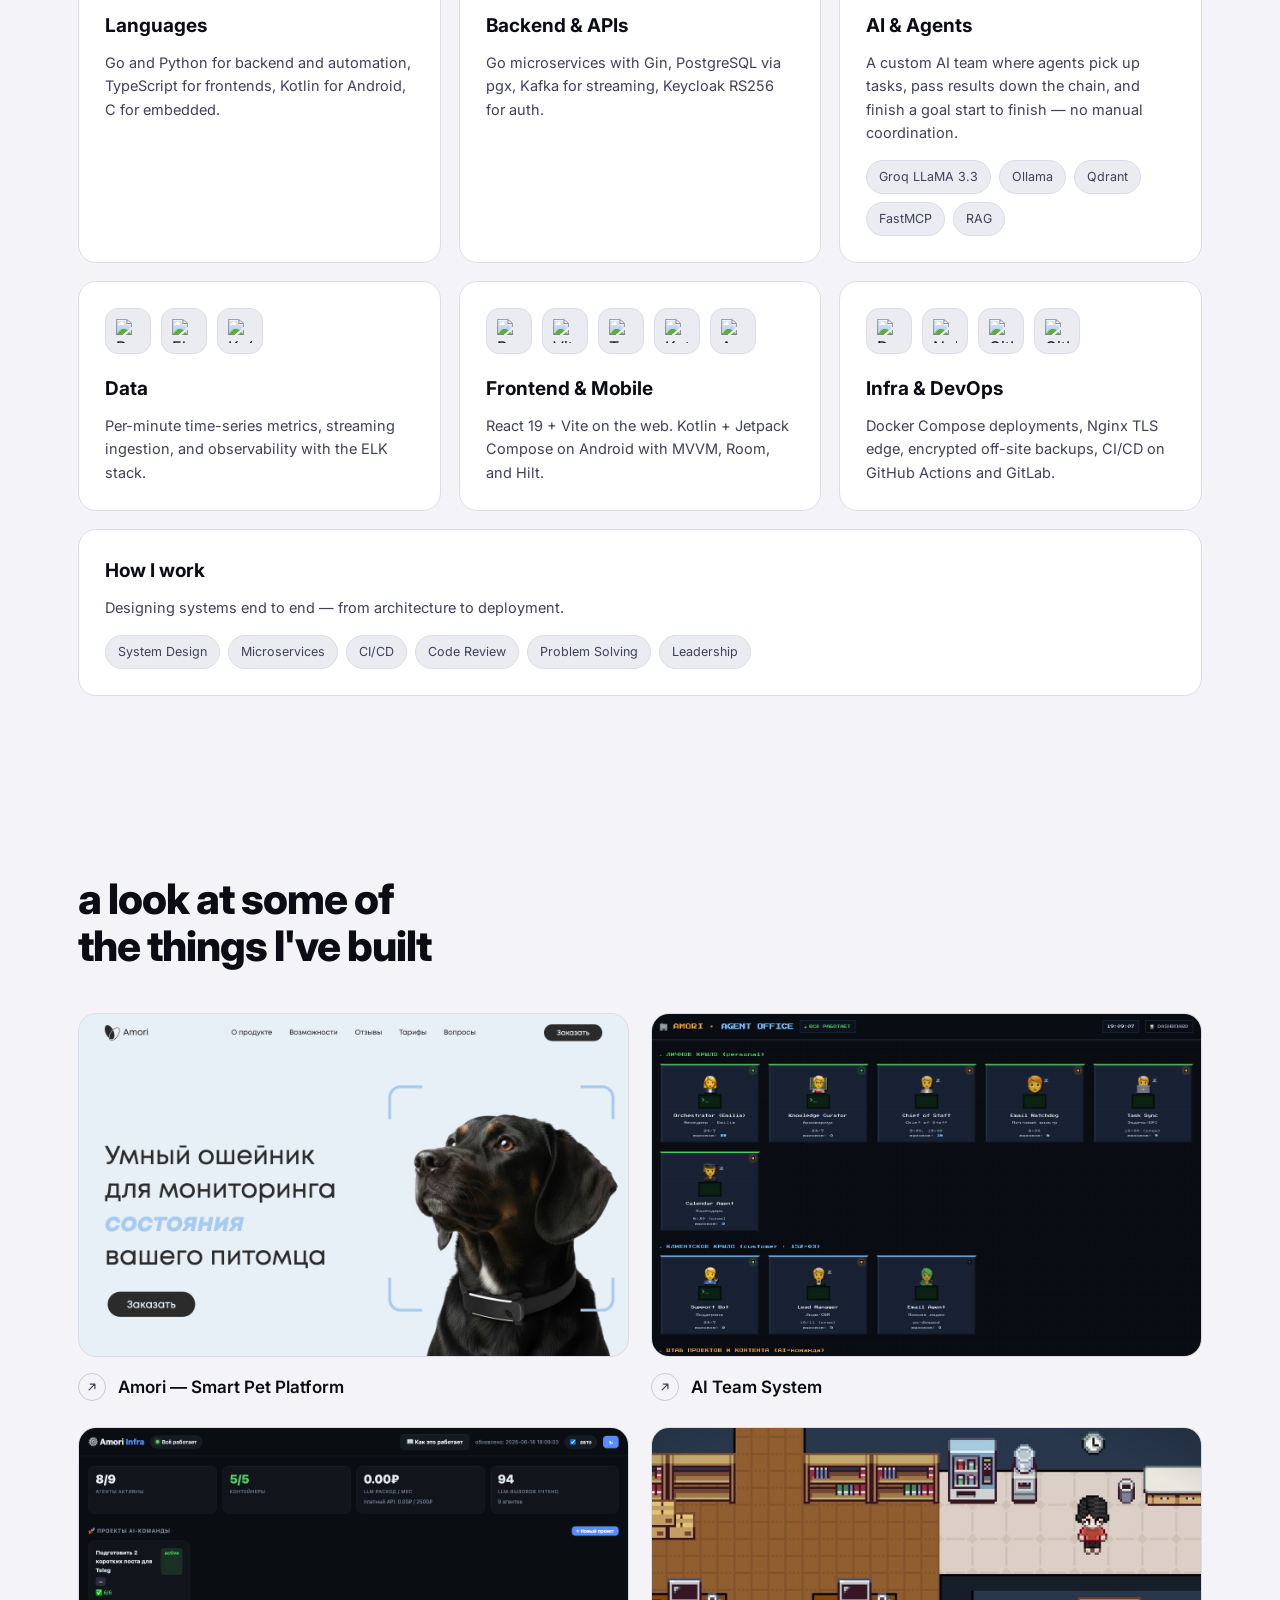
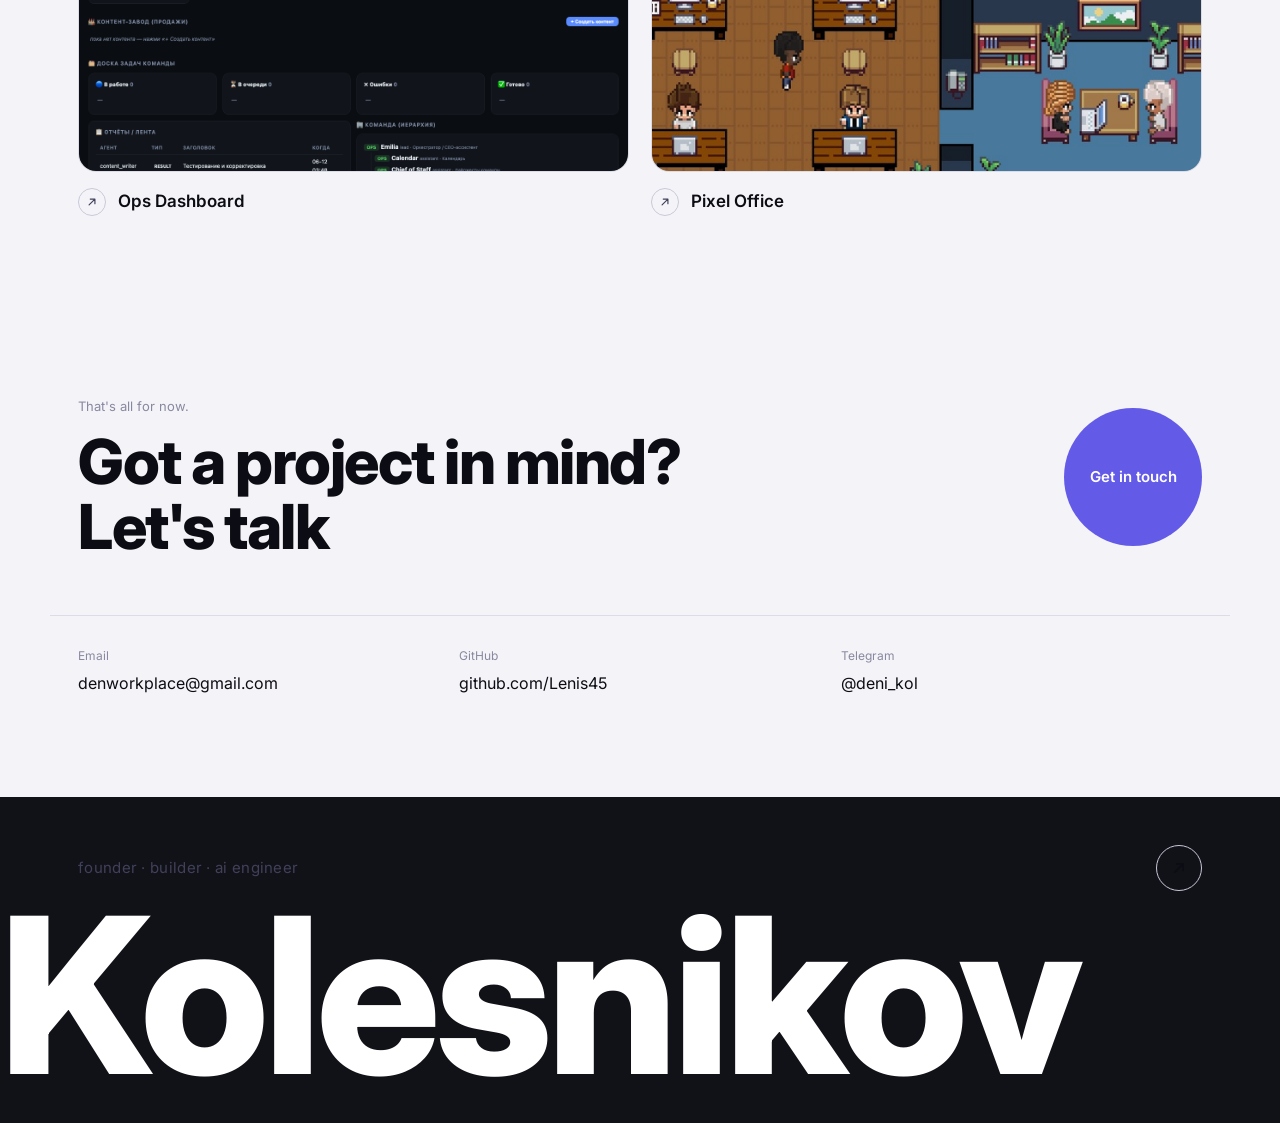
==== commit 90e24897: "feat: light theme, cleaner photos, professional text rewrites - Light/dark theme toggle in dock (sun" ====
--- a/index.html
+++ b/index.html
@@ -48,6 +48,11 @@
       </a>
     </div>
     <span class="dock__sep"></span>
+    <button class="theme-btn" id="theme-toggle" aria-label="Toggle theme">
+      <svg class="theme-btn__sun" viewBox="0 0 24 24"><circle cx="12" cy="12" r="5"/><path d="M12 2v2M12 20v2M4.22 4.22l1.42 1.42M18.36 18.36l1.42 1.42M2 12h2M20 12h2M4.22 19.78l1.42-1.42M18.36 5.64l1.42-1.42"/></svg>
+      <svg class="theme-btn__moon" viewBox="0 0 24 24"><path d="M21 12.79A9 9 0 1 1 11.21 3 7 7 0 0 0 21 12.79z"/></svg>
+    </button>
+    <span class="dock__sep"></span>
     <div class="lang" role="group" aria-label="Language">
       <button class="lang__btn" data-lang="en" aria-pressed="true">EN</button>
       <button class="lang__btn" data-lang="ru" aria-pressed="false">RU</button>
@@ -62,7 +67,7 @@
           <p class="eyebrow">founder<span class="mid">·</span>builder<span class="mid">·</span><span class="accent">ai&nbsp;engineer</span></p>
           <h1 class="hero__title">Denis<br />Kolesnikov</h1>
           <p class="hero__lead" data-i18n="hero.lead">
-            I build intelligent products end-to-end — a smart pet collar, autonomous AI agent teams, and developer tools.
+            I design and build complete products — IoT hardware, Go services, React apps, and custom AI automation.
           </p>
           <div class="hero__cta">
             <a href="#projects" class="btn btn--primary" data-i18n="hero.ctaProjects">View projects</a>
@@ -87,8 +92,8 @@
         </div>
         <div class="about__copy">
           <h2 class="h2"><span class="h2__tick">//</span> <span data-i18n="about.title">about</span></h2>
-          <p data-i18n="about.p1">I'm a founder and AI engineer. I ship real products end-to-end — from BLE telemetry protocols and Go microservices to React frontends and Kotlin apps.</p>
-          <p class="dim" data-i18n="about.p2">I run my startup with a team of autonomous AI agents I built from scratch. I send a goal on Telegram; they decompose it into tasks, route each to a specialist, cascade outputs between dependents, and report back. I approve what ships — the rest runs on its own, 24/7.</p>
+          <p data-i18n="about.p1">Founder and engineer. I've shipped a Bluetooth pet collar with custom firmware, deployed 8 Go microservices in production, and built an Android app from the ground up.</p>
+          <p class="dim" data-i18n="about.p2">My startup runs on an AI team I designed from scratch. I post a goal on Telegram — agents break it into tasks, work through them in sequence, and send me a report. I review what ships. Everything else runs around the clock.</p>
           <div class="stats">
             <div class="stat"><span class="stat__n" data-count="8">8</span><span class="stat__l" data-i18n="stat.services">Go microservices</span></div>
             <div class="stat"><span class="stat__n" data-count="9">9</span><span class="stat__l" data-i18n="stat.agents">AI agents</span></div>
@@ -102,8 +107,8 @@
     <!-- ===================== SKILLS ===================== -->
     <section class="skills" id="skills">
       <div class="wrap">
-        <h2 class="skills__title" data-i18n="skills.title">Skills that fuel my passion</h2>
-        <p class="skills__sub" data-i18n="skills.sub">The stack I use to design, build and run real products.</p>
+        <h2 class="skills__title" data-i18n="skills.title">What I build with</h2>
+        <p class="skills__sub" data-i18n="skills.sub">Technologies I reach for when designing, building, and running production systems.</p>
 
         <div class="skills__grid">
           <!-- 1 -->
@@ -116,7 +121,7 @@
               <span class="badge"><img src="https://cdn.simpleicons.org/c" alt="C" /></span>
             </div>
             <h3 class="scard__t" data-i18n="sk.langs.t">Languages</h3>
-            <p class="scard__d" data-i18n="sk.langs.d">Building reliable systems across the stack — from low-level services to strongly-typed frontends.</p>
+            <p class="scard__d" data-i18n="sk.langs.d">Go and Python for backend and automation, TypeScript for frontends, Kotlin for Android, C for embedded.</p>
           </article>
 
           <!-- 2 -->
@@ -128,7 +133,7 @@
               <span class="badge"><img src="https://cdn.simpleicons.org/nginx" alt="Nginx" /></span>
             </div>
             <h3 class="scard__t" data-i18n="sk.backend.t">Backend &amp; APIs</h3>
-            <p class="scard__d" data-i18n="sk.backend.d">Robust Go microservices, Kafka streaming and clean handler → repository layering. Gin · pgx · Keycloak RS256.</p>
+            <p class="scard__d" data-i18n="sk.backend.d">Go microservices with Gin, PostgreSQL via pgx, Kafka for streaming, Keycloak RS256 for auth.</p>
           </article>
 
           <!-- 3 -->
@@ -138,7 +143,7 @@
               <span class="badge"><img src="https://cdn.simpleicons.org/python" alt="Python" /></span>
             </div>
             <h3 class="scard__t" data-i18n="sk.ai.t">AI &amp; Agents</h3>
-            <p class="scard__d" data-i18n="sk.ai.d">Autonomous agent teams that decompose goals, route tasks and ship real work with a human in the loop.</p>
+            <p class="scard__d" data-i18n="sk.ai.d">A custom AI team where agents pick up tasks, pass results down the chain, and finish a goal start to finish — no manual coordination.</p>
             <div class="chips">
               <span>Groq LLaMA 3.3</span><span>Ollama</span><span>Qdrant</span><span>FastMCP</span><span>RAG</span>
             </div>
@@ -165,7 +170,7 @@
               <span class="badge"><img src="https://cdn.simpleicons.org/android" alt="Android" /></span>
             </div>
             <h3 class="scard__t" data-i18n="sk.front.t">Frontend &amp; Mobile</h3>
-            <p class="scard__d" data-i18n="sk.front.d">React 19 + Vite web apps and Kotlin / Jetpack Compose Android with MVVM, Room and Hilt.</p>
+            <p class="scard__d" data-i18n="sk.front.d">React 19 + Vite on the web. Kotlin + Jetpack Compose on Android with MVVM, Room, and Hilt.</p>
           </article>
 
           <!-- 6 -->
@@ -177,13 +182,13 @@
               <span class="badge"><img src="https://cdn.simpleicons.org/gitlab" alt="GitLab" /></span>
             </div>
             <h3 class="scard__t" data-i18n="sk.infra.t">Infra &amp; DevOps</h3>
-            <p class="scard__d" data-i18n="sk.infra.d">Containerized deployments, TLS edge, encrypted backups and CI/CD on GitHub Actions and GitLab.</p>
+            <p class="scard__d" data-i18n="sk.infra.d">Docker Compose deployments, Nginx TLS edge, encrypted off-site backups, CI/CD on GitHub Actions and GitLab.</p>
           </article>
 
           <!-- 7 -->
           <article class="scard scard--wide">
-            <h3 class="scard__t" data-i18n="sk.practice.t">Practices</h3>
-            <p class="scard__d" data-i18n="sk.practice.d">Shipping end-to-end with a human-in-the-loop AI workforce.</p>
+            <h3 class="scard__t" data-i18n="sk.practice.t">How I work</h3>
+            <p class="scard__d" data-i18n="sk.practice.d">Designing systems end to end — from architecture to deployment.</p>
             <div class="chips">
               <span data-i18n="sk.practice.c1">System Design</span>
               <span data-i18n="sk.practice.c2">Microservices</span>
@@ -201,8 +206,8 @@
     <section class="projects" id="projects">
       <div class="wrap">
         <h2 class="projects__title">
-          <span data-i18n="projects.t1">welcome to my realm of</span><br />
-          <span data-i18n="projects.t2">wild projects and awesome creations</span>
+          <span data-i18n="projects.t1">a look at some of</span><br />
+          <span data-i18n="projects.t2">the things I've built</span>
         </h2>
 
         <div class="projects__grid">
--- a/css/styles.css
+++ b/css/styles.css
@@ -262,6 +262,65 @@
   font-size: clamp(64px, 17vw, 230px); font-weight: 800; letter-spacing: -5px; line-height: .9;
   color: #fff; white-space: nowrap;
 }
+
+/* ============================================================
+   THEME TOGGLE BUTTON
+   ============================================================ */
+.theme-btn {
+  width: 36px; height: 36px; border-radius: 50%;
+  display: grid; place-items: center; cursor: pointer;
+  background: none; border: none; color: var(--text-dim);
+  transition: background .2s var(--ease), color .2s var(--ease);
+}
+.theme-btn:hover { background: var(--surface-2); color: var(--text); }
+.theme-btn svg { width: 18px; height: 18px; fill: none; stroke: currentColor; stroke-width: 2; stroke-linecap: round; stroke-linejoin: round; }
+/* dark mode shows sun; light mode shows moon */
+.theme-btn__moon { display: none; }
+.light .theme-btn__sun  { display: none; }
+.light .theme-btn__moon { display: block; }
+
+/* ============================================================
+   LIGHT THEME
+   ============================================================ */
+.light {
+  --bg:        #f4f4f8;
+  --bg-2:      #ebebf2;
+  --surface:   #ffffff;
+  --surface-2: #efeff6;
+  --border:    #dcdce8;
+  --border-2:  #c8c8d8;
+  --text:      #0c0c14;
+  --text-dim:  #40405a;
+  --text-mute: #8888a0;
+}
+.light .bg-fx {
+  background:
+    radial-gradient(620px 420px at 82% 2%, rgba(99,91,232,.08), transparent 70%),
+    radial-gradient(560px 420px at 12% 38%, rgba(99,91,232,.05), transparent 70%);
+}
+.light .dock {
+  background: rgba(255,255,255,.82);
+  border-color: rgba(0,0,0,.08);
+  box-shadow: 0 8px 28px rgba(0,0,0,.10);
+}
+.light .dock__sep { background: rgba(0,0,0,.12); }
+.light .dock__logo { background: var(--accent); }
+.light .lang__btn[aria-pressed="true"] { background: var(--accent); color: #fff; }
+.light .photo-card {
+  background: radial-gradient(120% 90% at 50% 10%, #a8aad0 0%, #8082b0 35%, #4a4c74 65%);
+  box-shadow: 0 20px 60px rgba(0,0,0,.18), 0 0 50px rgba(99,91,232,.12);
+}
+.light .photo-card--alt {
+  background: linear-gradient(165deg, #bbbbd4, #8888b0 60%);
+}
+.light .pcard__img {
+  background: linear-gradient(145deg, #e4e4f0, #d2d2e4);
+}
+.light .pcard__img.ph {
+  background: linear-gradient(145deg, #d8d8ec, #c4c4da);
+}
+.light .footer { background: #111118; }
+.light .scard:hover { background: var(--surface); box-shadow: 0 8px 28px rgba(0,0,0,.08); }
 
 /* ============================================================
    RESPONSIVE
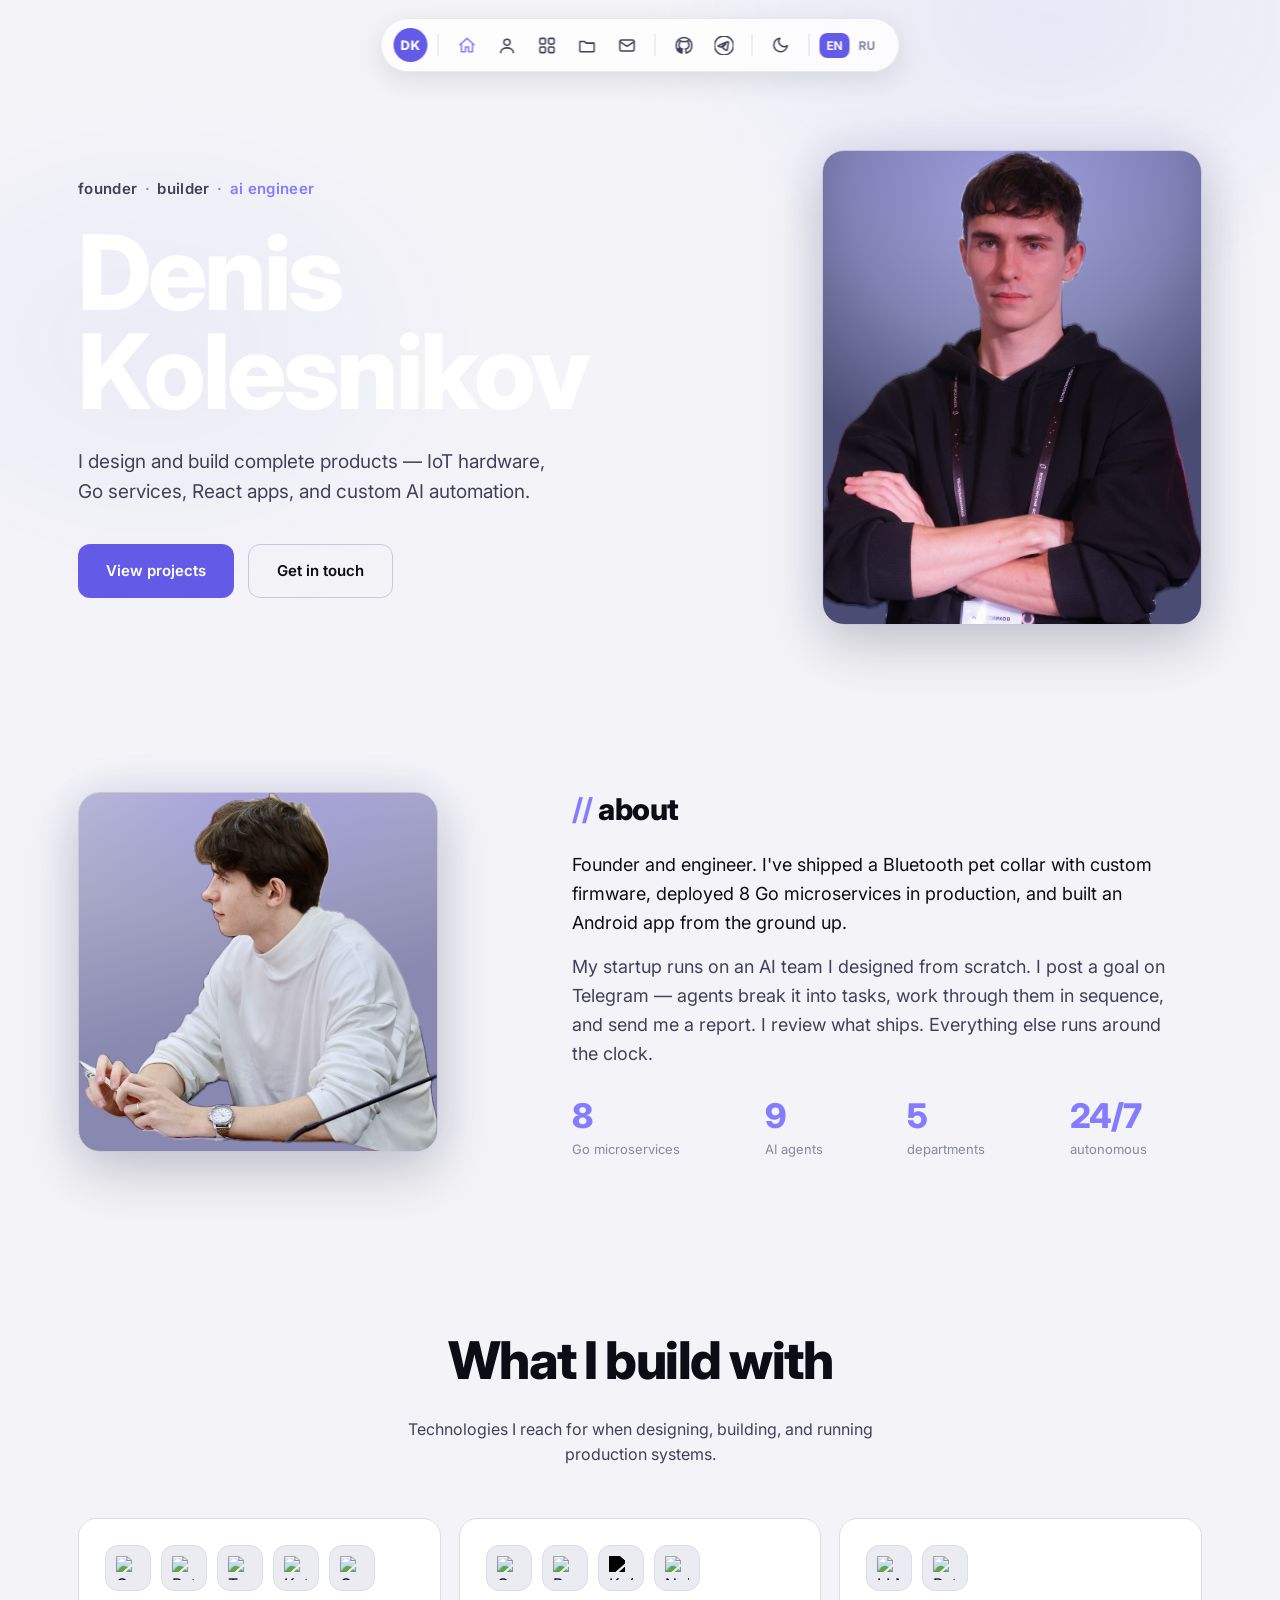
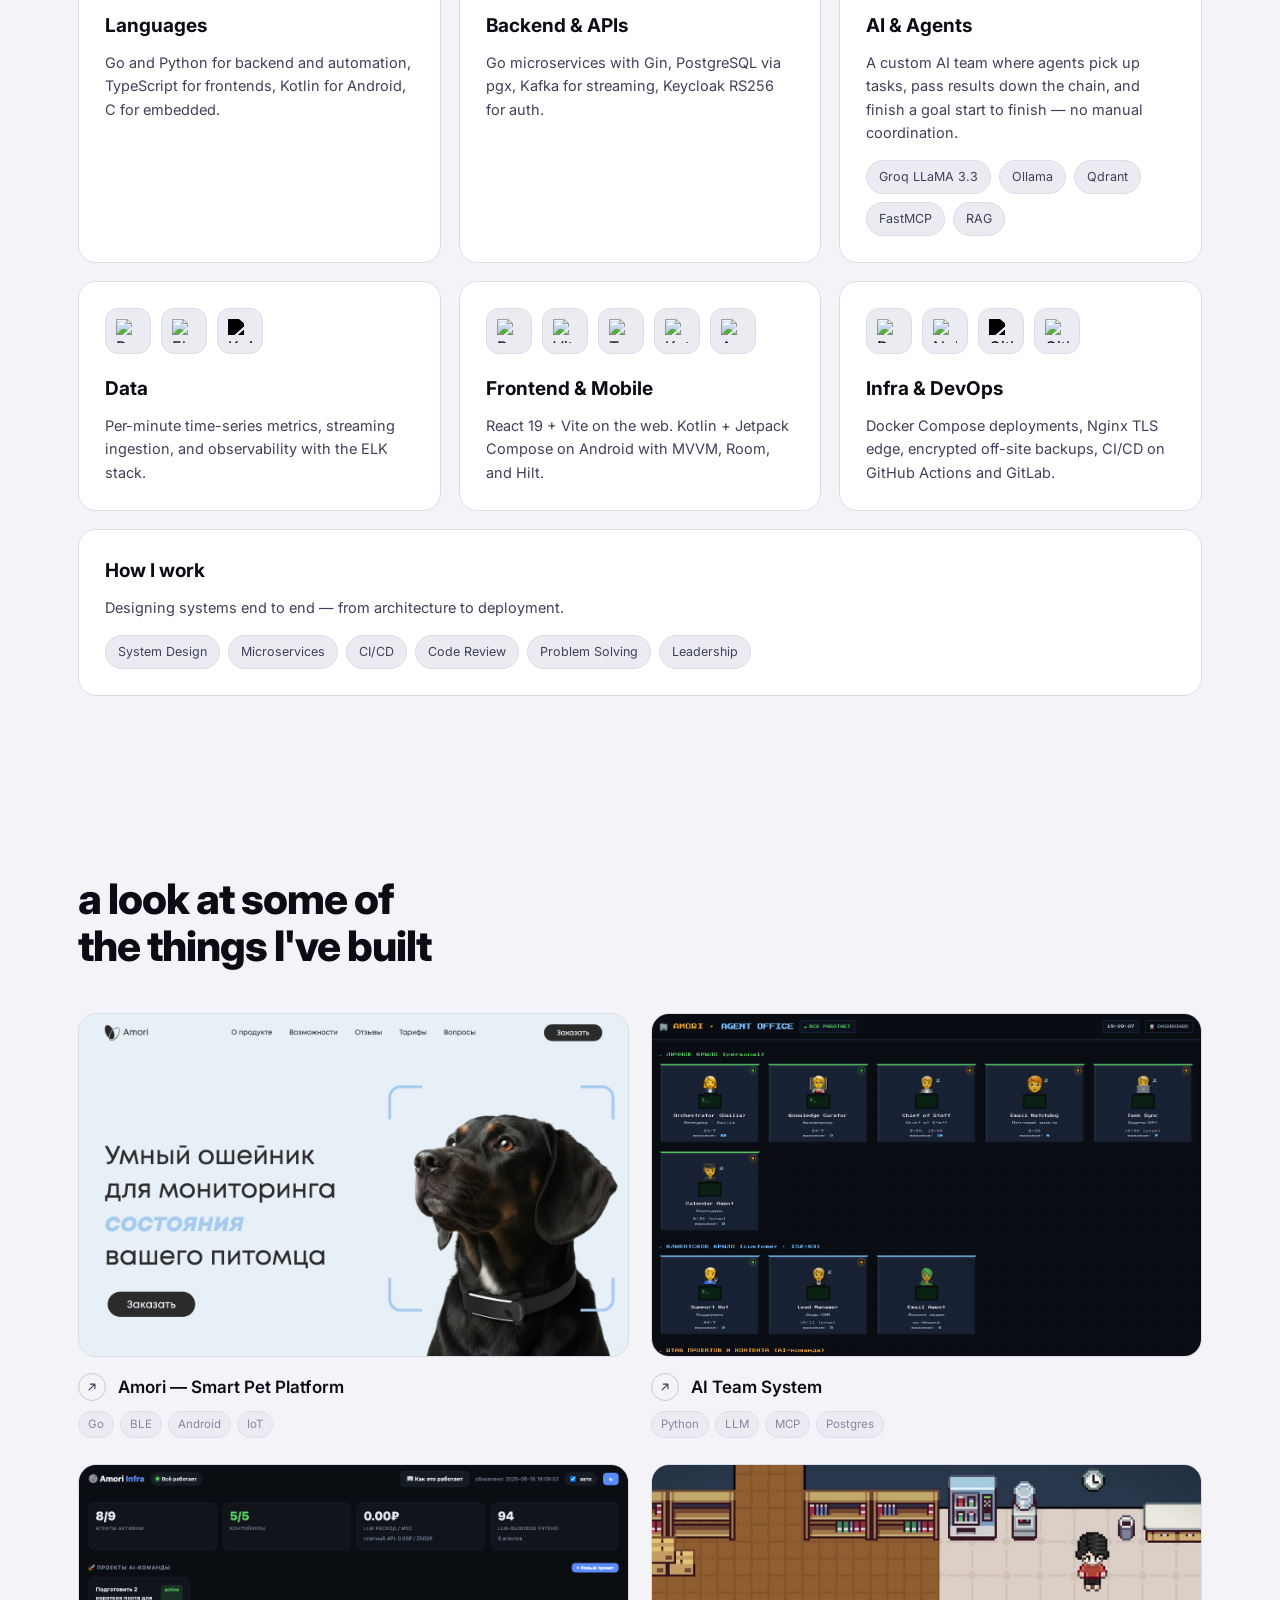
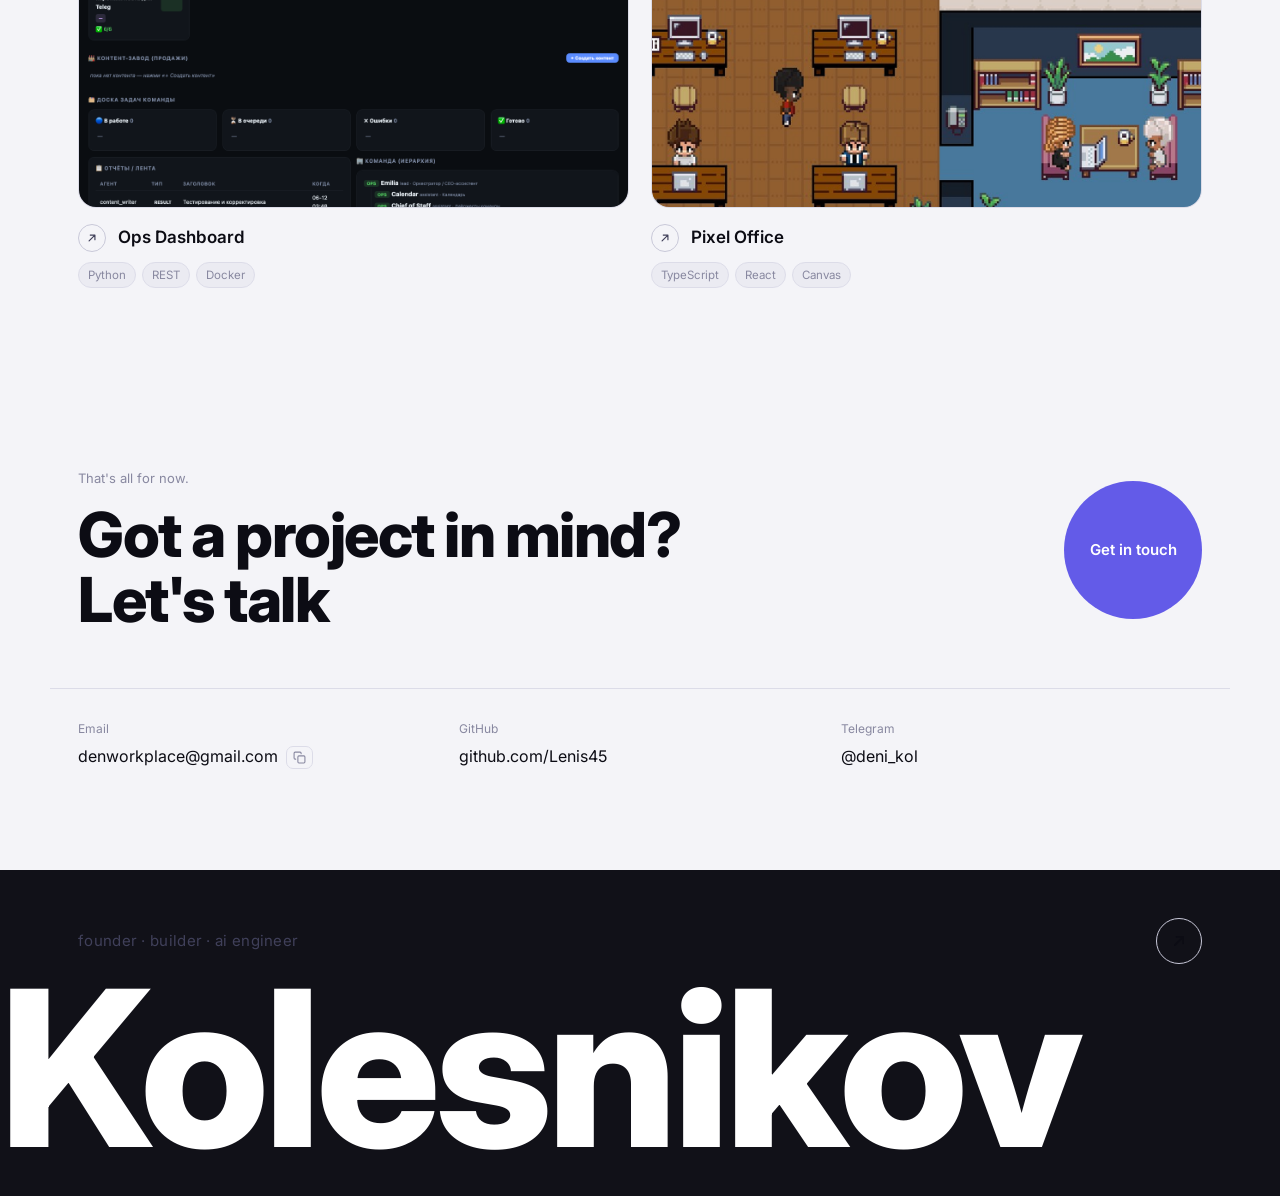
==== commit bd4b4003: "feat: scroll progress bar, copy email, project tech tags, fix icon visibility - Scroll progress bar " ====
--- a/index.html
+++ b/index.html
@@ -4,10 +4,14 @@
   <meta charset="UTF-8" />
   <meta name="viewport" content="width=device-width, initial-scale=1.0" />
   <title>Denis Kolesnikov — Founder · Builder · AI Engineer</title>
-  <meta name="description" content="Denis Kolesnikov — founder and AI engineer building intelligent products: a smart pet collar, autonomous AI agent teams, and developer tools." />
+  <meta name="description" content="Denis Kolesnikov — founder and engineer. IoT hardware, Go microservices, React apps, and autonomous AI agent teams." />
   <meta property="og:title" content="Denis Kolesnikov — Founder · Builder · AI Engineer" />
-  <meta property="og:description" content="Building intelligent products: a smart pet collar, autonomous AI agent teams, and developer tools." />
+  <meta property="og:description" content="IoT hardware, Go microservices, React apps, and autonomous AI agent teams — built end to end." />
   <meta property="og:type" content="website" />
+  <meta property="og:url" content="https://lenis45.github.io/" />
+  <meta property="og:image" content="https://lenis45.github.io/assets/hero.png" />
+  <meta name="twitter:card" content="summary_large_image" />
+  <link rel="icon" href="data:image/svg+xml,<svg xmlns='http://www.w3.org/2000/svg' viewBox='0 0 32 32'><rect width='32' height='32' rx='8' fill='%23635BE8'/><text x='16' y='22' text-anchor='middle' font-family='system-ui,sans-serif' font-weight='800' font-size='15' fill='white'>DK</text></svg>" />
 
   <link rel="preconnect" href="https://fonts.googleapis.com" />
   <link rel="preconnect" href="https://fonts.gstatic.com" crossorigin />
@@ -15,6 +19,7 @@
   <link rel="stylesheet" href="css/styles.css" />
 </head>
 <body>
+  <div class="scroll-progress" id="scroll-progress" aria-hidden="true"></div>
   <div class="bg-fx" aria-hidden="true"></div>
 
   <!-- ===================== FLOATING NAV PILL ===================== -->
@@ -41,10 +46,10 @@
     <span class="dock__sep"></span>
     <div class="dock__social">
       <a href="https://github.com/Lenis45" target="_blank" rel="noopener" data-tip="GitHub" aria-label="GitHub">
-        <img src="https://cdn.simpleicons.org/github/ffffff" alt="" width="17" height="17" />
+        <svg viewBox="0 0 24 24" fill="currentColor" width="17" height="17" aria-hidden="true"><path d="M12 2C6.477 2 2 6.484 2 12.017c0 4.425 2.865 8.18 6.839 9.504.5.092.682-.217.682-.483 0-.237-.008-.868-.013-1.703-2.782.605-3.369-1.343-3.369-1.343-.454-1.158-1.11-1.466-1.11-1.466-.908-.62.069-.608.069-.608 1.003.07 1.531 1.032 1.531 1.032.892 1.53 2.341 1.088 2.91.832.092-.647.35-1.088.636-1.338-2.22-.253-4.555-1.113-4.555-4.951 0-1.093.39-1.988 1.029-2.688-.103-.253-.446-1.272.098-2.65 0 0 .84-.27 2.75 1.026A9.564 9.564 0 0 1 12 6.844a9.59 9.59 0 0 1 2.504.337c1.909-1.296 2.747-1.027 2.747-1.027.546 1.379.202 2.398.1 2.651.64.7 1.028 1.595 1.028 2.688 0 3.848-2.339 4.695-4.566 4.943.359.309.678.92.678 1.855 0 1.338-.012 2.419-.012 2.747 0 .268.18.58.688.482A10.02 10.02 0 0 0 22 12.017C22 6.484 17.522 2 12 2z"/></svg>
       </a>
       <a href="https://t.me/deni_kol" target="_blank" rel="noopener" data-tip="Telegram" aria-label="Telegram" id="dock-tg">
-        <img src="https://cdn.simpleicons.org/telegram/ffffff" alt="" width="17" height="17" />
+        <svg viewBox="0 0 24 24" fill="currentColor" width="17" height="17" aria-hidden="true"><path d="M11.944 0A12 12 0 0 0 0 12a12 12 0 0 0 12 12 12 12 0 0 0 12-12A12 12 0 0 0 12 0a12 12 0 0 0-.056 0zm4.962 7.224c.1-.002.321.023.465.14a.506.506 0 0 1 .171.325c.016.093.036.306.02.472-.18 1.898-.962 6.502-1.36 8.627-.168.9-.499 1.201-.82 1.23-.696.065-1.225-.46-1.9-.902-1.056-.693-1.653-1.124-2.678-1.8-1.185-.78-.417-1.21.258-1.91.177-.184 3.247-2.977 3.307-3.23.007-.032.014-.15-.056-.212s-.174-.041-.249-.024c-.106.024-1.793 1.14-5.061 3.345-.48.33-.913.49-1.302.48-.428-.008-1.252-.241-1.865-.44-.752-.245-1.349-.374-1.297-.789.027-.216.325-.437.893-.663 3.498-1.524 5.83-2.529 6.998-3.014 3.332-1.386 4.025-1.627 4.476-1.635z"/></svg>
       </a>
     </div>
     <span class="dock__sep"></span>
@@ -129,7 +134,7 @@
             <div class="badges">
               <span class="badge"><img src="https://cdn.simpleicons.org/go" alt="Go" /></span>
               <span class="badge"><img src="https://cdn.simpleicons.org/redis" alt="Redis" /></span>
-              <span class="badge"><img src="https://cdn.simpleicons.org/apachekafka/ffffff" alt="Kafka" /></span>
+              <span class="badge"><img src="https://cdn.simpleicons.org/apachekafka" alt="Kafka" data-invert /></span>
               <span class="badge"><img src="https://cdn.simpleicons.org/nginx" alt="Nginx" /></span>
             </div>
             <h3 class="scard__t" data-i18n="sk.backend.t">Backend &amp; APIs</h3>
@@ -154,7 +159,7 @@
             <div class="badges">
               <span class="badge"><img src="https://cdn.simpleicons.org/postgresql" alt="PostgreSQL" /></span>
               <span class="badge"><img src="https://cdn.simpleicons.org/elasticsearch" alt="Elasticsearch" /></span>
-              <span class="badge"><img src="https://cdn.simpleicons.org/apachekafka/ffffff" alt="Kafka" /></span>
+              <span class="badge"><img src="https://cdn.simpleicons.org/apachekafka" alt="Kafka" data-invert /></span>
             </div>
             <h3 class="scard__t" data-i18n="sk.data.t">Data</h3>
             <p class="scard__d" data-i18n="sk.data.d">Time-series metrics per minute, streaming ingestion and observability with the ELK stack.</p>
@@ -178,7 +183,7 @@
             <div class="badges">
               <span class="badge"><img src="https://cdn.simpleicons.org/docker" alt="Docker" /></span>
               <span class="badge"><img src="https://cdn.simpleicons.org/nginx" alt="Nginx" /></span>
-              <span class="badge"><img src="https://cdn.simpleicons.org/github/ffffff" alt="GitHub" /></span>
+              <span class="badge"><img src="https://cdn.simpleicons.org/github" alt="GitHub" data-invert /></span>
               <span class="badge"><img src="https://cdn.simpleicons.org/gitlab" alt="GitLab" /></span>
             </div>
             <h3 class="scard__t" data-i18n="sk.infra.t">Infra &amp; DevOps</h3>
@@ -213,7 +218,7 @@
         <div class="projects__grid">
           <a class="pcard" href="https://amori.online" target="_blank" rel="noopener">
             <div class="pcard__img">
-              <img src="assets/proj-amori.png" alt="Amori — Smart Pet Platform"
+              <img src="assets/proj-amori.png" alt="Amori — Smart Pet Platform" loading="lazy"
                    onerror="this.closest('.pcard__img').classList.add('ph');this.remove();" />
               <span class="pcard__ph">Amori</span>
             </div>
@@ -221,11 +226,12 @@
               <span class="pcard__arrow" aria-hidden="true"><svg viewBox="0 0 24 24"><path d="M7 17L17 7M9 7h8v8"/></svg></span>
               <span>Amori — <span data-i18n="proj.amori">Smart Pet Platform</span></span>
             </div>
+            <div class="pcard__tags"><span>Go</span><span>BLE</span><span>Android</span><span>IoT</span></div>
           </a>
 
-          <a class="pcard" href="https://github.com/Lenis45/agent-os" target="_blank" rel="noopener">
+          <a class="pcard" href="https://github.com/Lenis45/amori-platform" target="_blank" rel="noopener">
             <div class="pcard__img">
-              <img src="assets/proj-agent-ui.png" alt="AI Team System"
+              <img src="assets/proj-agent-ui.png" alt="AI Team System" loading="lazy"
                    onerror="this.closest('.pcard__img').classList.add('ph');this.remove();" />
               <span class="pcard__ph">AI Team System</span>
             </div>
@@ -233,11 +239,12 @@
               <span class="pcard__arrow" aria-hidden="true"><svg viewBox="0 0 24 24"><path d="M7 17L17 7M9 7h8v8"/></svg></span>
               <span>AI Team System</span>
             </div>
+            <div class="pcard__tags"><span>Python</span><span>LLM</span><span>MCP</span><span>Postgres</span></div>
           </a>
 
-          <a class="pcard" href="#contact">
+          <a class="pcard" href="https://github.com/Lenis45/amori-platform" target="_blank" rel="noopener">
             <div class="pcard__img">
-              <img src="assets/proj-dashboard.png" alt="Ops Dashboard"
+              <img src="assets/proj-dashboard.png" alt="Ops Dashboard" loading="lazy"
                    onerror="this.closest('.pcard__img').classList.add('ph');this.remove();" />
               <span class="pcard__ph">Ops Dashboard</span>
             </div>
@@ -245,11 +252,12 @@
               <span class="pcard__arrow" aria-hidden="true"><svg viewBox="0 0 24 24"><path d="M7 17L17 7M9 7h8v8"/></svg></span>
               <span>Ops Dashboard</span>
             </div>
+            <div class="pcard__tags"><span>Python</span><span>REST</span><span>Docker</span></div>
           </a>
 
-          <a class="pcard" href="#contact">
+          <a class="pcard" href="https://github.com/Lenis45/amori-platform" target="_blank" rel="noopener">
             <div class="pcard__img">
-              <img src="assets/proj-pixel-office.png" alt="Pixel Office"
+              <img src="assets/proj-pixel-office.png" alt="Pixel Office" loading="lazy"
                    onerror="this.closest('.pcard__img').classList.add('ph');this.remove();" />
               <span class="pcard__ph">Pixel Office</span>
             </div>
@@ -257,6 +265,7 @@
               <span class="pcard__arrow" aria-hidden="true"><svg viewBox="0 0 24 24"><path d="M7 17L17 7M9 7h8v8"/></svg></span>
               <span>Pixel Office</span>
             </div>
+            <div class="pcard__tags"><span>TypeScript</span><span>React</span><span>Canvas</span></div>
           </a>
         </div>
       </div>
@@ -279,7 +288,12 @@
       <div class="wrap contact__meta">
         <div class="contact__field">
           <span class="contact__k">Email</span>
-          <a href="mailto:denworkplace@gmail.com">denworkplace@gmail.com</a>
+          <div class="contact__email-row">
+            <a href="mailto:denworkplace@gmail.com">denworkplace@gmail.com</a>
+            <button class="copy-btn" data-email="denworkplace@gmail.com" aria-label="Copy email">
+              <svg viewBox="0 0 24 24"><rect x="9" y="9" width="13" height="13" rx="2"/><path d="M5 15H4a2 2 0 0 1-2-2V4a2 2 0 0 1 2-2h9a2 2 0 0 1 2 2v1"/></svg>
+            </button>
+          </div>
         </div>
         <div class="contact__field">
           <span class="contact__k">GitHub</span>
--- a/css/styles.css
+++ b/css/styles.css
@@ -321,6 +321,47 @@
 }
 .light .footer { background: #111118; }
 .light .scard:hover { background: var(--surface); box-shadow: 0 8px 28px rgba(0,0,0,.08); }
+
+/* ============================================================
+   SCROLL PROGRESS BAR
+   ============================================================ */
+.scroll-progress {
+  position: fixed; top: 0; left: 0; z-index: 200;
+  height: 3px; width: 0%;
+  background: linear-gradient(90deg, var(--accent), var(--accent-2));
+  transition: width .1s linear;
+  pointer-events: none;
+}
+
+/* ============================================================
+   BADGE ICON INVERSION (dark icons → visible in dark theme)
+   ============================================================ */
+.badge img[data-invert] { filter: brightness(0) invert(1); }
+.light .badge img[data-invert] { filter: brightness(0); }
+
+/* ============================================================
+   PROJECT CARD TECH TAGS
+   ============================================================ */
+.pcard__tags { display: flex; flex-wrap: wrap; gap: 6px; margin-top: 10px; }
+.pcard__tags span {
+  font-size: 11.5px; color: var(--text-mute); padding: 3px 9px;
+  border: 1px solid var(--border); border-radius: 999px; background: var(--bg-2);
+}
+
+/* ============================================================
+   COPY EMAIL BUTTON
+   ============================================================ */
+.contact__email-row { display: flex; align-items: center; gap: 8px; }
+.copy-btn {
+  display: inline-flex; align-items: center; justify-content: center;
+  background: none; border: 1px solid var(--border); border-radius: 7px;
+  cursor: pointer; padding: 4px 6px; color: var(--text-mute);
+  transition: color .2s, border-color .2s, background .2s;
+  flex: none;
+}
+.copy-btn svg { width: 13px; height: 13px; fill: none; stroke: currentColor; stroke-width: 2; stroke-linecap: round; stroke-linejoin: round; }
+.copy-btn:hover { color: var(--accent-2); border-color: var(--accent-2); background: var(--surface-2); }
+.copy-btn.copied { color: #5cb85c; border-color: #5cb85c; }
 
 /* ============================================================
    RESPONSIVE
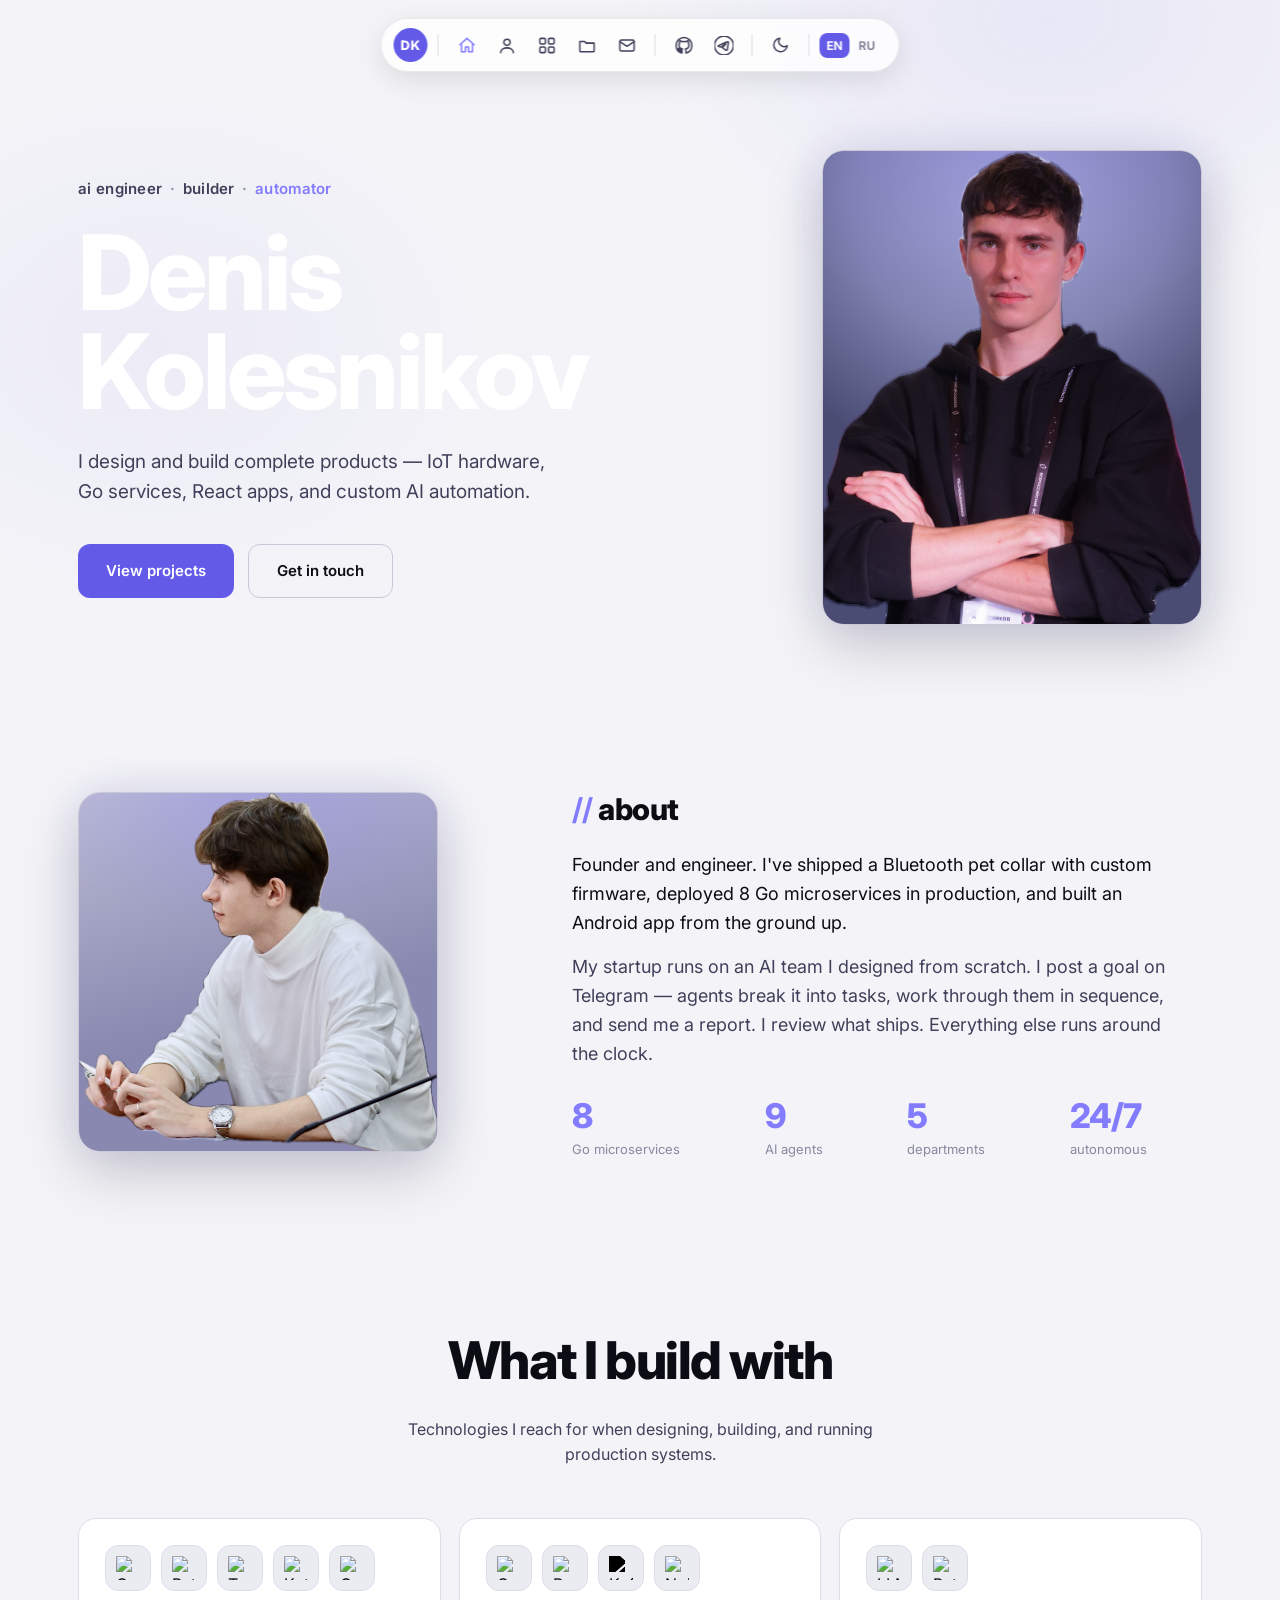
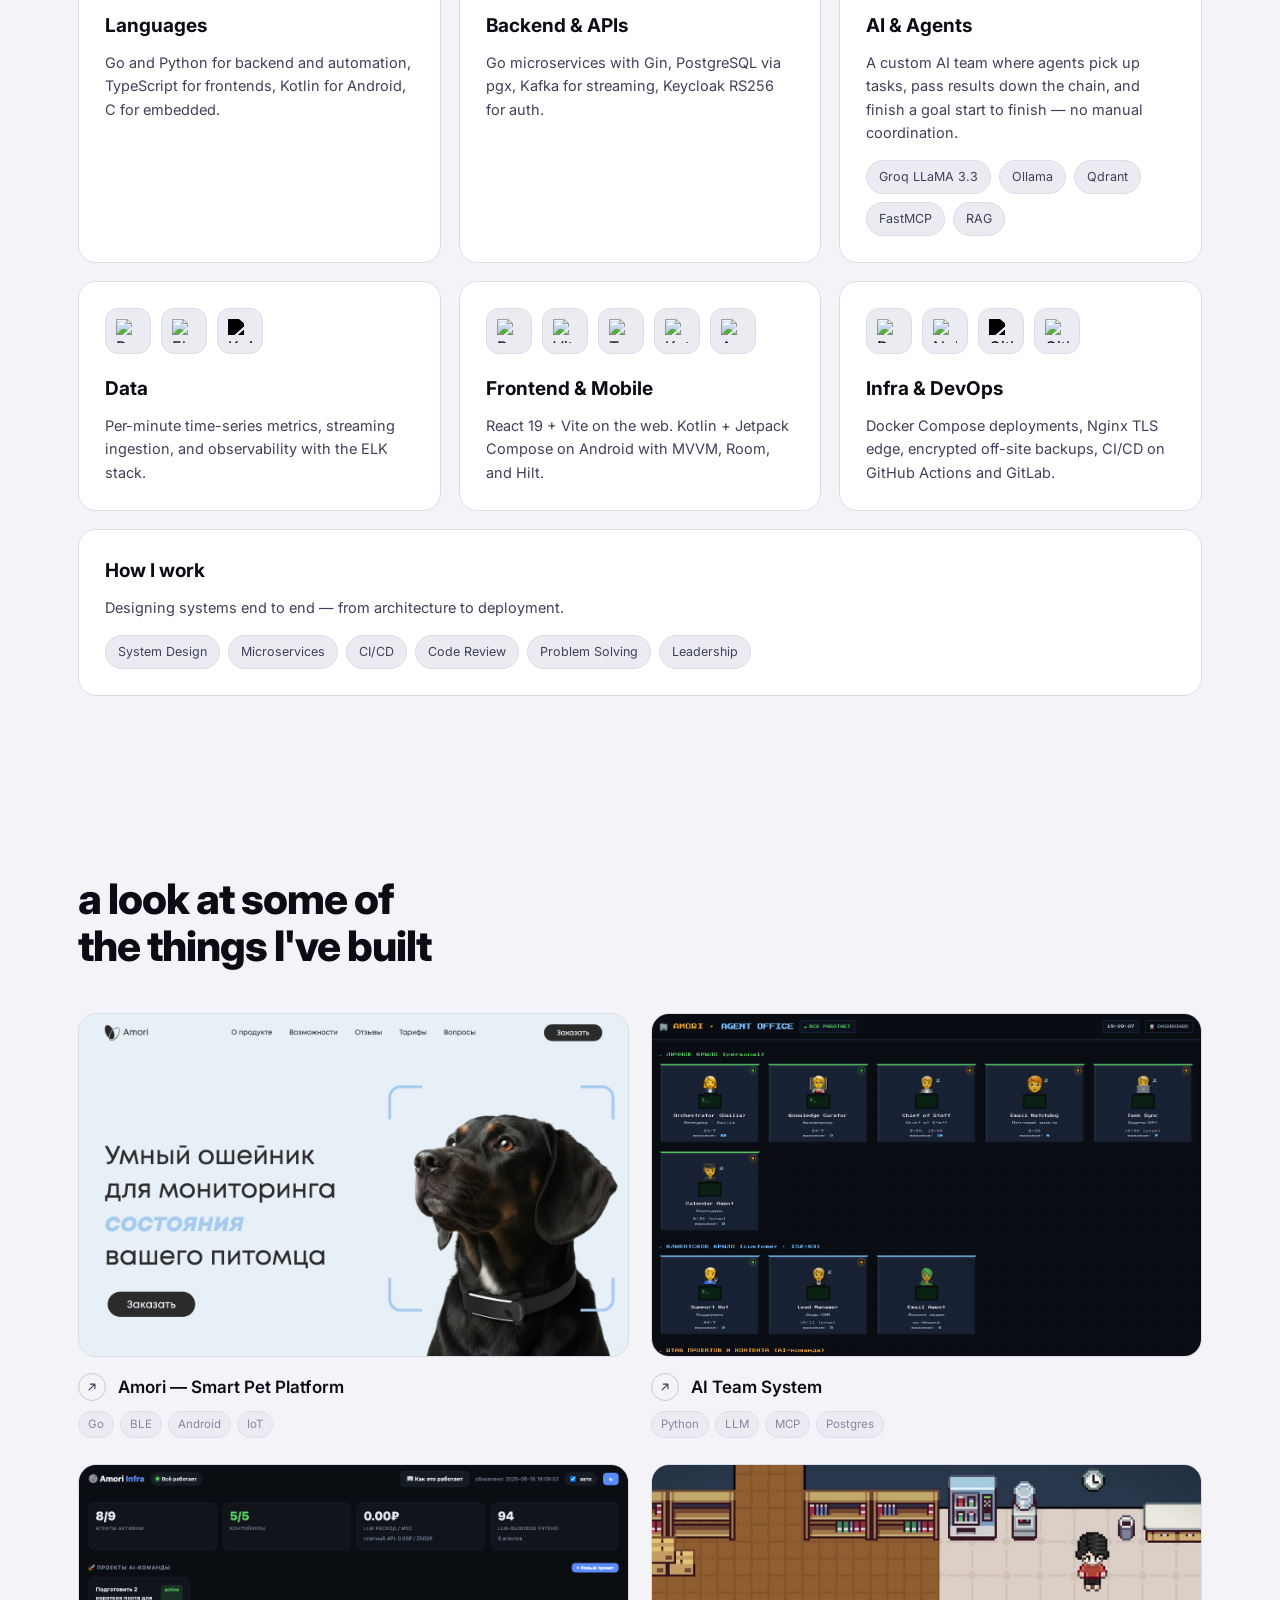
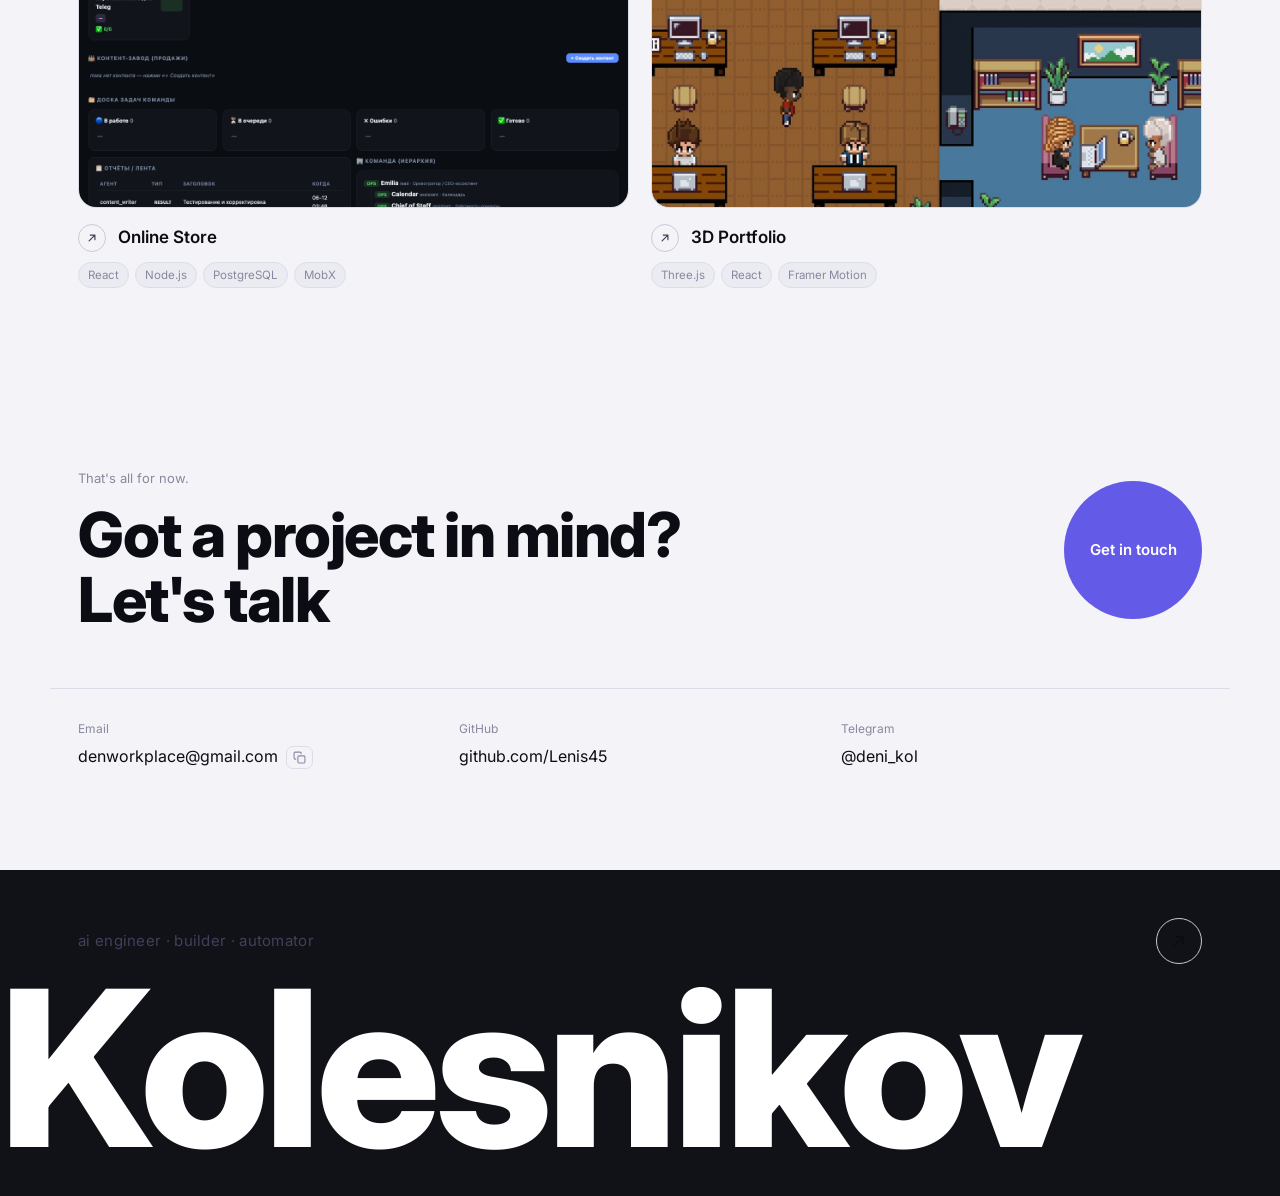
==== commit 03596402: "fix: replace private amori-platform links with public repos" ====
--- a/index.html
+++ b/index.html
@@ -3,10 +3,10 @@
 <head>
   <meta charset="UTF-8" />
   <meta name="viewport" content="width=device-width, initial-scale=1.0" />
-  <title>Denis Kolesnikov — Founder · Builder · AI Engineer</title>
-  <meta name="description" content="Denis Kolesnikov — founder and engineer. IoT hardware, Go microservices, React apps, and autonomous AI agent teams." />
-  <meta property="og:title" content="Denis Kolesnikov — Founder · Builder · AI Engineer" />
-  <meta property="og:description" content="IoT hardware, Go microservices, React apps, and autonomous AI agent teams — built end to end." />
+  <title>Denis Kolesnikov — AI Engineer · Builder</title>
+  <meta name="description" content="Denis Kolesnikov — AI engineer and systems builder. Autonomous AI agents, Go microservices, IoT hardware, React apps — end to end." />
+  <meta property="og:title" content="Denis Kolesnikov — AI Engineer · Builder" />
+  <meta property="og:description" content="Autonomous AI agents, Go microservices, IoT hardware, React apps — built end to end." />
   <meta property="og:type" content="website" />
   <meta property="og:url" content="https://lenis45.github.io/" />
   <meta property="og:image" content="https://lenis45.github.io/assets/hero.png" />
@@ -69,10 +69,10 @@
     <section class="hero" id="hero">
       <div class="wrap hero__grid">
         <div class="hero__copy">
-          <p class="eyebrow">founder<span class="mid">·</span>builder<span class="mid">·</span><span class="accent">ai&nbsp;engineer</span></p>
+          <p class="eyebrow">ai engineer<span class="mid">·</span>builder<span class="mid">·</span><span class="accent">automator</span></p>
           <h1 class="hero__title">Denis<br />Kolesnikov</h1>
           <p class="hero__lead" data-i18n="hero.lead">
-            I design and build complete products — IoT hardware, Go services, React apps, and custom AI automation.
+            I build autonomous AI systems, Go microservices, and full-stack products — from IoT firmware to production agents running 24/7.
           </p>
           <div class="hero__cta">
             <a href="#projects" class="btn btn--primary" data-i18n="hero.ctaProjects">View projects</a>
@@ -97,8 +97,8 @@
         </div>
         <div class="about__copy">
           <h2 class="h2"><span class="h2__tick">//</span> <span data-i18n="about.title">about</span></h2>
-          <p data-i18n="about.p1">Founder and engineer. I've shipped a Bluetooth pet collar with custom firmware, deployed 8 Go microservices in production, and built an Android app from the ground up.</p>
-          <p class="dim" data-i18n="about.p2">My startup runs on an AI team I designed from scratch. I post a goal on Telegram — agents break it into tasks, work through them in sequence, and send me a report. I review what ships. Everything else runs around the clock.</p>
+          <p data-i18n="about.p1">AI engineer and systems builder. I design and ship complete products — from Bluetooth IoT firmware and 8 Go microservices in production, to autonomous AI agent teams that run around the clock without manual intervention.</p>
+          <p class="dim" data-i18n="about.p2">I built an AI operating system for my startup: post a goal on Telegram, agents decompose it into tasks, work through them in sequence, and send a report. I review what ships. Everything else runs autonomously.</p>
           <div class="stats">
             <div class="stat"><span class="stat__n" data-count="8">8</span><span class="stat__l" data-i18n="stat.services">Go microservices</span></div>
             <div class="stat"><span class="stat__n" data-count="9">9</span><span class="stat__l" data-i18n="stat.agents">AI agents</span></div>
@@ -229,7 +229,7 @@
             <div class="pcard__tags"><span>Go</span><span>BLE</span><span>Android</span><span>IoT</span></div>
           </a>
 
-          <a class="pcard" href="https://github.com/Lenis45/amori-platform" target="_blank" rel="noopener">
+          <a class="pcard" href="https://github.com/Lenis45/agent-os" target="_blank" rel="noopener">
             <div class="pcard__img">
               <img src="assets/proj-agent-ui.png" alt="AI Team System" loading="lazy"
                    onerror="this.closest('.pcard__img').classList.add('ph');this.remove();" />
@@ -242,30 +242,30 @@
             <div class="pcard__tags"><span>Python</span><span>LLM</span><span>MCP</span><span>Postgres</span></div>
           </a>
 
-          <a class="pcard" href="https://github.com/Lenis45/amori-platform" target="_blank" rel="noopener">
+          <a class="pcard" href="https://github.com/Lenis45/online-store" target="_blank" rel="noopener">
             <div class="pcard__img">
-              <img src="assets/proj-dashboard.png" alt="Ops Dashboard" loading="lazy"
+              <img src="assets/proj-dashboard.png" alt="Online Store" loading="lazy"
                    onerror="this.closest('.pcard__img').classList.add('ph');this.remove();" />
-              <span class="pcard__ph">Ops Dashboard</span>
+              <span class="pcard__ph">Online Store</span>
             </div>
             <div class="pcard__label">
               <span class="pcard__arrow" aria-hidden="true"><svg viewBox="0 0 24 24"><path d="M7 17L17 7M9 7h8v8"/></svg></span>
-              <span>Ops Dashboard</span>
-            </div>
-            <div class="pcard__tags"><span>Python</span><span>REST</span><span>Docker</span></div>
+              <span>Online Store</span>
+            </div>
+            <div class="pcard__tags"><span>React</span><span>Node.js</span><span>PostgreSQL</span><span>MobX</span></div>
           </a>
 
-          <a class="pcard" href="https://github.com/Lenis45/amori-platform" target="_blank" rel="noopener">
+          <a class="pcard" href="https://github.com/Lenis45/3d_portfolio" target="_blank" rel="noopener">
             <div class="pcard__img">
-              <img src="assets/proj-pixel-office.png" alt="Pixel Office" loading="lazy"
+              <img src="assets/proj-pixel-office.png" alt="3D Portfolio" loading="lazy"
                    onerror="this.closest('.pcard__img').classList.add('ph');this.remove();" />
-              <span class="pcard__ph">Pixel Office</span>
+              <span class="pcard__ph">3D Portfolio</span>
             </div>
             <div class="pcard__label">
               <span class="pcard__arrow" aria-hidden="true"><svg viewBox="0 0 24 24"><path d="M7 17L17 7M9 7h8v8"/></svg></span>
-              <span>Pixel Office</span>
-            </div>
-            <div class="pcard__tags"><span>TypeScript</span><span>React</span><span>Canvas</span></div>
+              <span>3D Portfolio</span>
+            </div>
+            <div class="pcard__tags"><span>Three.js</span><span>React</span><span>Framer Motion</span></div>
           </a>
         </div>
       </div>
@@ -310,7 +310,7 @@
   <!-- ===================== FOOTER BAND ===================== -->
   <footer class="footer" id="footer">
     <div class="wrap footer__top">
-      <span class="footer__role">founder · builder · ai engineer</span>
+      <span class="footer__role">ai engineer · builder · automator</span>
       <a href="#hero" class="footer__arrow" aria-label="Back to top">
         <svg viewBox="0 0 24 24"><path d="M7 17L17 7M9 7h8v8"/></svg>
       </a>
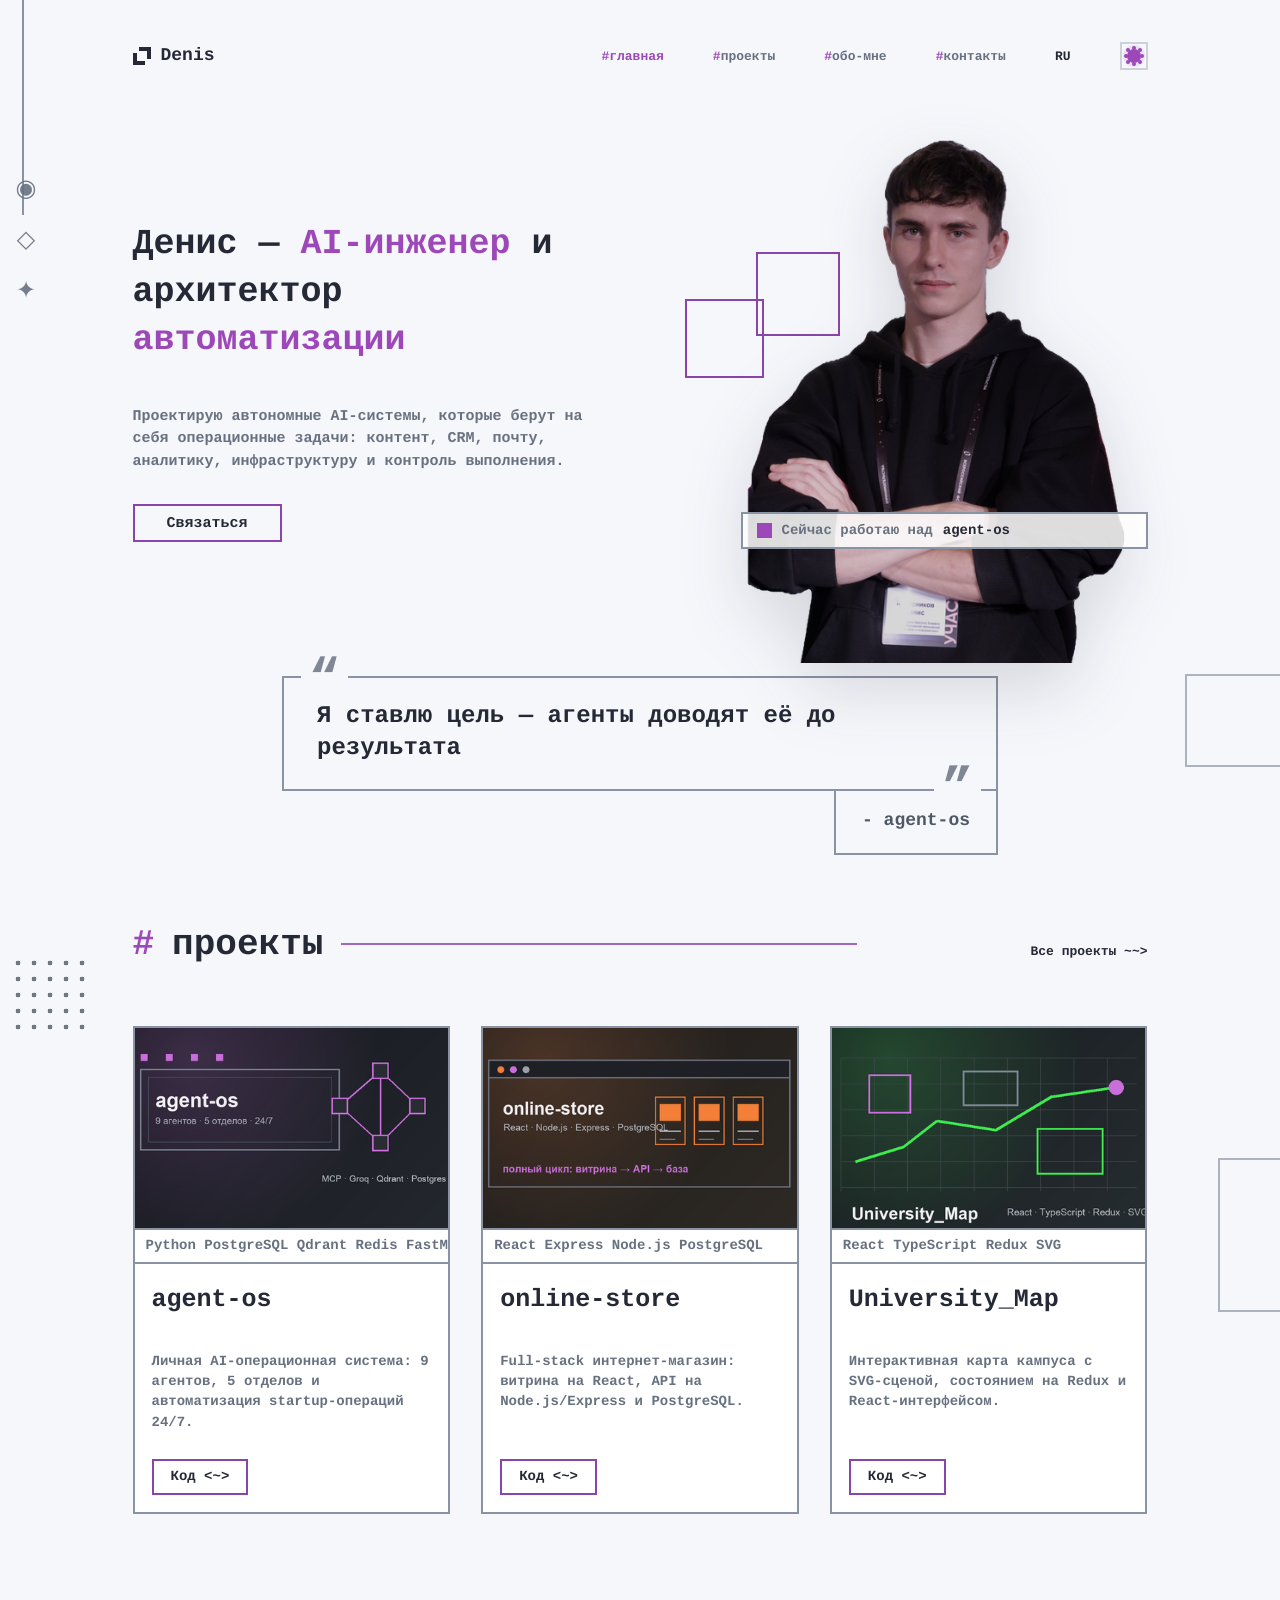
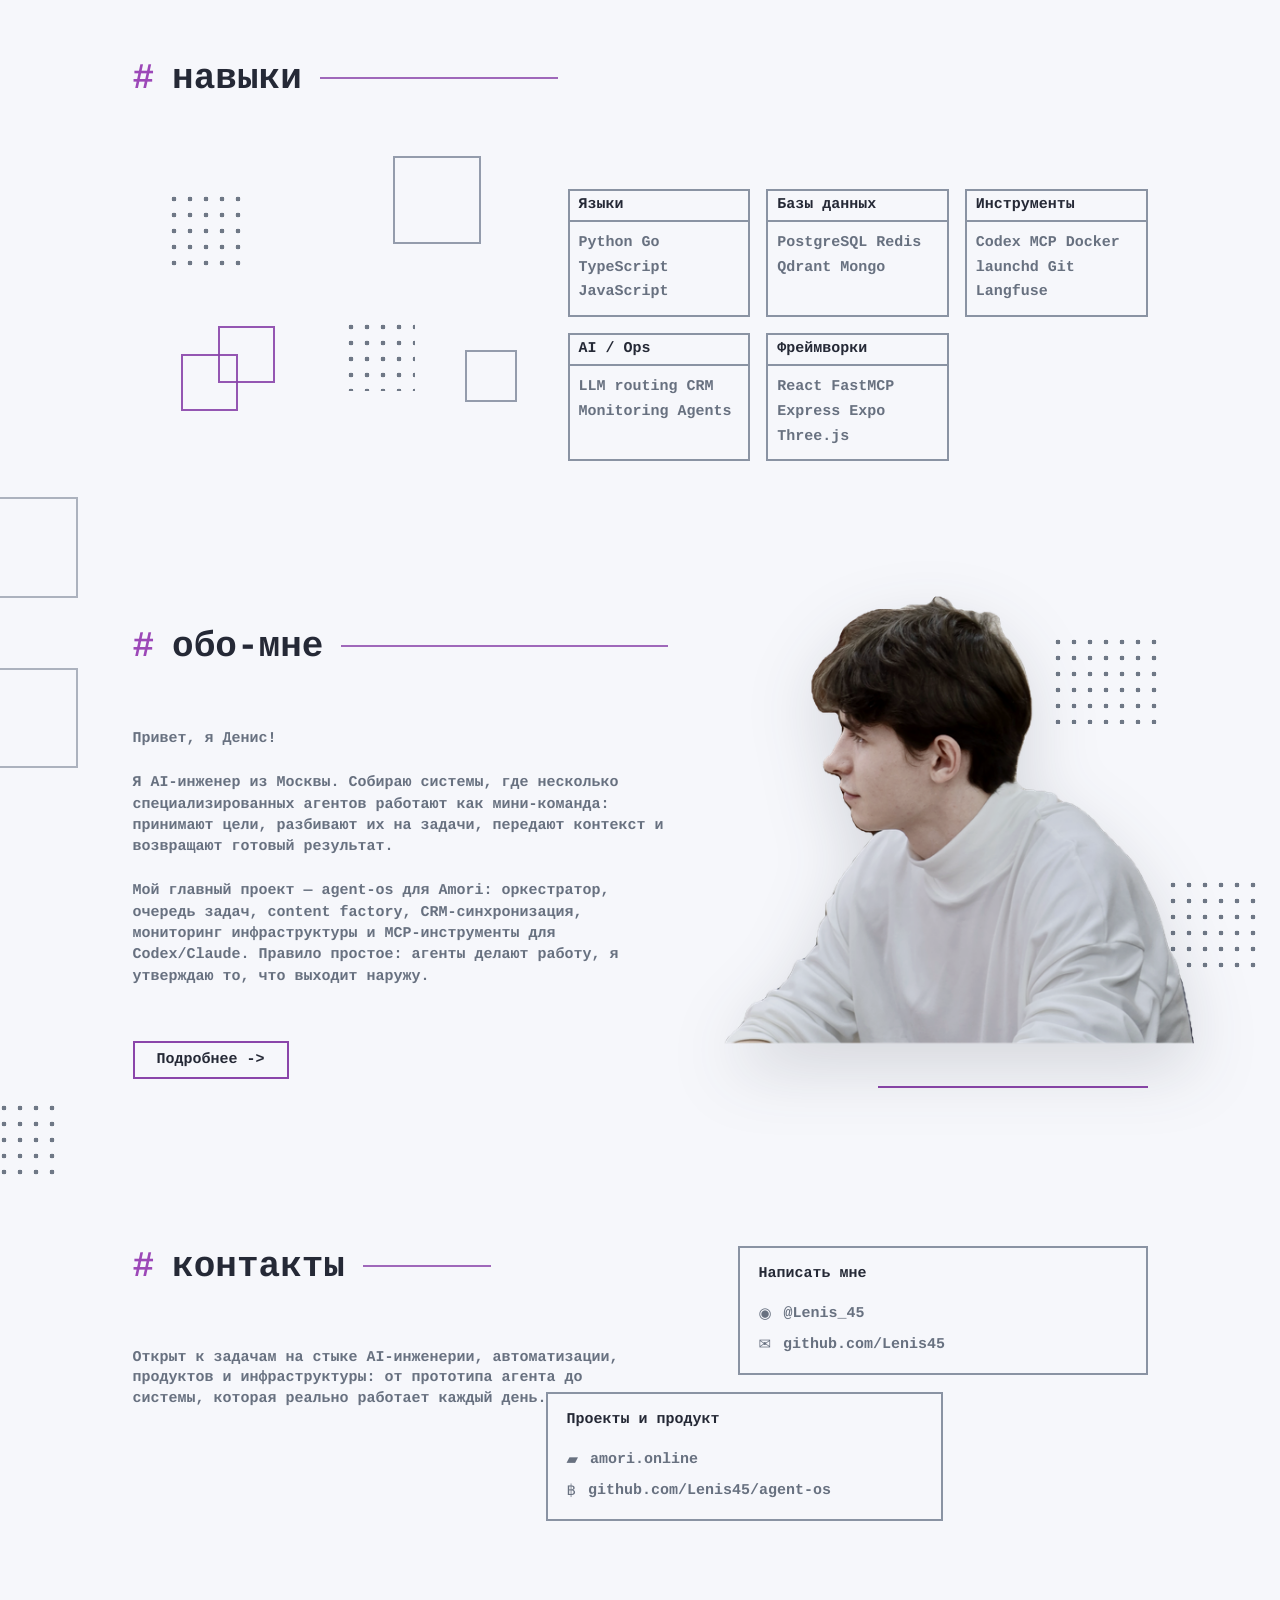
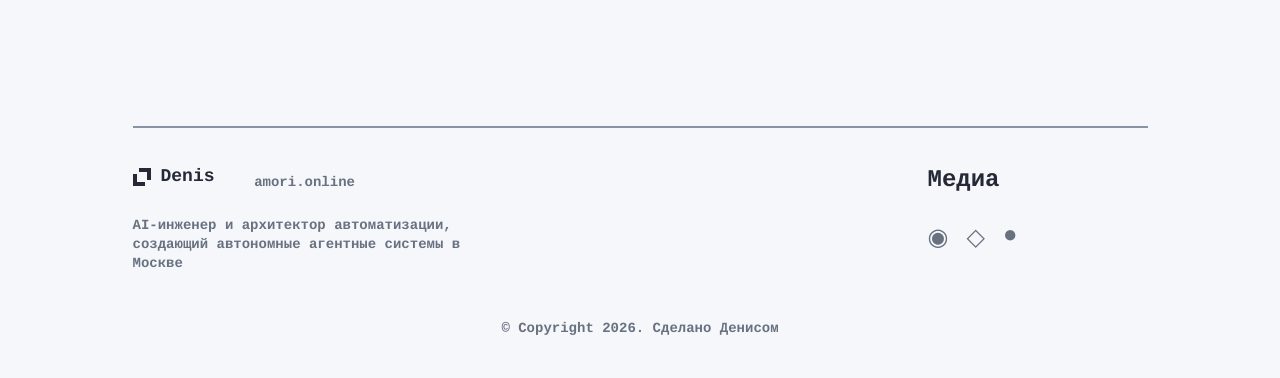
==== commit c0966682: "feat(portfolio): publish light-theme version" ====
--- a/index.html
+++ b/index.html
@@ -1,323 +1,1134 @@
-<!DOCTYPE html>
-<html lang="en">
+<!doctype html>
+<html lang="ru">
 <head>
-  <meta charset="UTF-8" />
-  <meta name="viewport" content="width=device-width, initial-scale=1.0" />
-  <title>Denis Kolesnikov — AI Engineer · Builder</title>
-  <meta name="description" content="Denis Kolesnikov — AI engineer and systems builder. Autonomous AI agents, Go microservices, IoT hardware, React apps — end to end." />
-  <meta property="og:title" content="Denis Kolesnikov — AI Engineer · Builder" />
-  <meta property="og:description" content="Autonomous AI agents, Go microservices, IoT hardware, React apps — built end to end." />
-  <meta property="og:type" content="website" />
-  <meta property="og:url" content="https://lenis45.github.io/" />
-  <meta property="og:image" content="https://lenis45.github.io/assets/hero.png" />
-  <meta name="twitter:card" content="summary_large_image" />
-  <link rel="icon" href="data:image/svg+xml,<svg xmlns='http://www.w3.org/2000/svg' viewBox='0 0 32 32'><rect width='32' height='32' rx='8' fill='%23635BE8'/><text x='16' y='22' text-anchor='middle' font-family='system-ui,sans-serif' font-weight='800' font-size='15' fill='white'>DK</text></svg>" />
-
-  <link rel="preconnect" href="https://fonts.googleapis.com" />
-  <link rel="preconnect" href="https://fonts.gstatic.com" crossorigin />
-  <link href="https://fonts.googleapis.com/css2?family=Inter:wght@400;500;600;700;800;900&display=swap" rel="stylesheet" />
-  <link rel="stylesheet" href="css/styles.css" />
+  <meta charset="utf-8">
+  <meta name="viewport" content="width=device-width, initial-scale=1">
+  <title>Денис Колесников | Портфолио</title>
+  <meta name="description" content="Денис Колесников — AI-инженер и архитектор автоматизации, создающий автономные агентные системы.">
+  <script>
+    (() => {
+      let theme = "light";
+      try {
+        const savedTheme = localStorage.getItem("portfolio-theme");
+        if (savedTheme === "dark") theme = "dark";
+      } catch (_) {}
+      if (theme === "light") document.documentElement.dataset.theme = "light";
+    })();
+  </script>
+  <style>
+    :root {
+      --bg: #292d34;
+      --fg: #f2f0f5;
+      --muted: #9aa0aa;
+      --line: #858b96;
+      --dim-line: rgba(165, 171, 183, .42);
+      --accent: #d16be4;
+      --accent-2: #a55cc4;
+      --panel: #23272e;
+      --panel-2: #242830;
+      --ink: #17191f;
+      --green: #31f144;
+      --orange: #ff7d2e;
+      --social: #b8bec8;
+      --quote-mark: #b9bec7;
+      --quote-credit: #c9ccd3;
+      --dark-surface: #1d1d21;
+      --status-bg: rgba(41, 45, 52, .74);
+      --soft-card-bg: rgba(35, 39, 47, .82);
+      --photo-shadow: rgba(0, 0, 0, .26);
+      font-synthesis: none;
+      text-rendering: geometricPrecision;
+    }
+
+    :root[data-theme="light"] {
+      --bg: #f6f7fb;
+      --fg: #252936;
+      --muted: #687180;
+      --line: #8a93a3;
+      --dim-line: rgba(104, 113, 128, .28);
+      --accent: #9c48b8;
+      --accent-2: #8a45aa;
+      --panel: #ffffff;
+      --panel-2: #eef1f6;
+      --ink: #ffffff;
+      --green: #20b63a;
+      --orange: #d66f26;
+      --social: #687180;
+      --quote-mark: #7f8794;
+      --quote-credit: #505866;
+      --dark-surface: #e8ebf1;
+      --status-bg: rgba(255, 255, 255, .86);
+      --soft-card-bg: rgba(255, 255, 255, .86);
+      --photo-shadow: rgba(39, 44, 56, .16);
+    }
+
+    * { box-sizing: border-box; }
+    html { scroll-behavior: smooth; }
+    body {
+      margin: 0;
+      min-height: 100vh;
+      background: var(--bg);
+      color: var(--fg);
+      font-family: "JetBrains Mono", "Fira Code", "SFMono-Regular", Consolas, "Liberation Mono", monospace;
+      letter-spacing: 0;
+      overflow-x: hidden;
+      transition: background-color .22s ease, color .22s ease;
+    }
+
+    a { color: inherit; text-decoration: none; }
+    .page {
+      position: relative;
+      width: min(100%, 1366px);
+      min-height: 3361px;
+      margin: 0 auto;
+      background: var(--bg);
+      overflow: hidden;
+    }
+
+    .container {
+      width: min(100% - 48px, 1015px);
+      margin: 0 auto;
+      position: relative;
+      z-index: 2;
+    }
+
+    .brand {
+      display: inline-flex;
+      align-items: center;
+      gap: 10px;
+      font-weight: 800;
+      font-size: 18px;
+      color: var(--fg);
+    }
+
+    .brand-mark {
+      position: relative;
+      width: 18px;
+      height: 18px;
+      display: inline-block;
+    }
+    .brand-mark::before,
+    .brand-mark::after {
+      content: "";
+      position: absolute;
+      width: 8px;
+      height: 8px;
+      border: 4px solid var(--fg);
+    }
+    .brand-mark::before { left: 0; bottom: 0; border-top: 0; border-right: 0; }
+    .brand-mark::after { top: 0; right: 0; border-bottom: 0; border-left: 0; }
+
+    header {
+      height: 112px;
+      display: flex;
+      align-items: center;
+      justify-content: space-between;
+    }
+
+    nav {
+      display: flex;
+      align-items: center;
+      gap: 49px;
+      color: var(--muted);
+      font-size: 13px;
+      font-weight: 800;
+    }
+    nav a:first-child { color: var(--accent); }
+    .hash { color: var(--accent); }
+    .lang {
+      color: var(--fg);
+      display: inline-flex;
+      gap: 6px;
+      align-items: center;
+    }
+    .theme-toggle {
+      width: 28px;
+      height: 28px;
+      display: inline-grid;
+      place-items: center;
+      flex: 0 0 28px;
+      border: 2px solid var(--dim-line);
+      background: transparent;
+      color: var(--fg);
+      font: inherit;
+      font-size: 0;
+      cursor: pointer;
+      padding: 0;
+      transition: border-color .18s ease, background-color .18s ease;
+    }
+    .theme-toggle:hover {
+      border-color: var(--accent);
+      background: var(--panel-2);
+    }
+    .theme-toggle::before {
+      content: "";
+      width: 14px;
+      height: 14px;
+      border-radius: 50%;
+      background: var(--accent);
+      box-shadow: inset -5px -2px 0 var(--bg), 0 0 0 4px rgba(209, 107, 228, .13);
+      transition: box-shadow .18s ease, background-color .18s ease;
+    }
+    :root[data-theme="light"] .theme-toggle::before {
+      background: var(--accent);
+      box-shadow:
+        0 -8px 0 -5px var(--accent),
+        0 8px 0 -5px var(--accent),
+        8px 0 0 -5px var(--accent),
+        -8px 0 0 -5px var(--accent),
+        6px 6px 0 -5px var(--accent),
+        -6px -6px 0 -5px var(--accent),
+        6px -6px 0 -5px var(--accent),
+        -6px 6px 0 -5px var(--accent),
+        0 0 0 4px rgba(156, 72, 184, .12);
+    }
+
+    .side {
+      position: fixed;
+      left: max(22px, calc((100vw - 1366px) / 2 + 22px));
+      top: 0;
+      z-index: 10;
+      width: 34px;
+      height: 215px;
+      border-left: 2px solid var(--line);
+    }
+    .socials {
+      position: absolute;
+      left: -12px;
+      bottom: -92px;
+      display: grid;
+      gap: 23px;
+      color: var(--social);
+      font-size: 24px;
+      font-weight: 900;
+      line-height: 1;
+    }
+    .socials a {
+      display: grid;
+      place-items: center;
+      width: 28px;
+      height: 28px;
+      opacity: .9;
+    }
+
+    .hero {
+      min-height: 510px;
+      display: grid;
+      grid-template-columns: 1fr 480px;
+      column-gap: 70px;
+      align-items: center;
+      padding-top: 10px;
+    }
+    .hero-copy { padding-top: 18px; }
+    h1 {
+      margin: 0;
+      max-width: 610px;
+      font-size: 35px;
+      line-height: 1.38;
+      letter-spacing: 0;
+      font-weight: 900;
+    }
+    h1 .accent { color: var(--accent); }
+    .lead {
+      margin: 41px 0 0;
+      max-width: 462px;
+      color: var(--muted);
+      font-size: 15px;
+      line-height: 1.5;
+      font-weight: 800;
+    }
+
+    .btn {
+      display: inline-flex;
+      align-items: center;
+      justify-content: center;
+      height: 38px;
+      min-width: 149px;
+      margin-top: 31px;
+      padding: 0 22px;
+      border: 2px solid var(--accent-2);
+      background: transparent;
+      color: var(--fg);
+      font-size: 15px;
+      font-weight: 900;
+      line-height: 1;
+    }
+    .btn.small {
+      height: 36px;
+      min-width: 75px;
+      margin: 0;
+      padding: 0 17px;
+      font-size: 14px;
+    }
+    .btn.muted { border-color: var(--line); color: #b9bec7; }
+
+    .hero-art {
+      position: relative;
+      height: 430px;
+      margin-top: 20px;
+    }
+    .hero-art::before,
+    .hero-art::after {
+      content: "";
+      position: absolute;
+      border: 2px solid var(--accent-2);
+      width: 75px;
+      height: 75px;
+      top: 132px;
+      left: 17px;
+    }
+    .hero-art::after {
+      width: 80px;
+      height: 80px;
+      top: 85px;
+      left: 88px;
+    }
+    .hero-person {
+      position: absolute;
+      width: 447px;
+      right: -12px;
+      top: -28px;
+      z-index: 2;
+      filter: drop-shadow(0 24px 34px var(--photo-shadow));
+    }
+    .portrait-card {
+      position: absolute;
+      right: 0;
+      top: 12px;
+      width: 390px;
+      background: #1f232b;
+      border: 2px solid var(--line);
+      box-shadow: 0 28px 58px rgba(0, 0, 0, .24);
+      z-index: 3;
+    }
+    .portrait-card::before {
+      content: "";
+      position: absolute;
+      left: -2px;
+      top: -2px;
+      bottom: -2px;
+      width: 4px;
+      background: var(--accent);
+      z-index: 2;
+    }
+    .portrait-photo {
+      height: 326px;
+      overflow: hidden;
+      background: #181b22;
+      position: relative;
+    }
+    .portrait-photo::after {
+      content: "";
+      position: absolute;
+      inset: 0;
+      background:
+        linear-gradient(180deg, rgba(31, 35, 43, 0) 55%, rgba(31, 35, 43, .56) 100%),
+        radial-gradient(circle at 82% 20%, rgba(209, 107, 228, .10), transparent 36%);
+      pointer-events: none;
+    }
+    .portrait-meta {
+      min-height: 86px;
+      display: grid;
+      grid-template-columns: 1fr auto;
+      gap: 12px;
+      align-items: center;
+      padding: 18px 20px;
+      border-top: 2px solid var(--line);
+      background: rgba(36, 40, 48, .96);
+    }
+    .portrait-meta strong {
+      display: block;
+      color: var(--fg);
+      font-size: 18px;
+      line-height: 1.2;
+      margin-bottom: 6px;
+    }
+    .portrait-meta span {
+      color: var(--muted);
+      font-size: 13px;
+      font-weight: 800;
+    }
+    .portrait-badge {
+      display: grid;
+      place-items: center;
+      width: 68px;
+      height: 42px;
+      border: 2px solid var(--accent-2);
+      color: var(--fg);
+      font-size: 15px;
+      font-weight: 900;
+    }
+    .hero-stats {
+      position: absolute;
+      left: 48px;
+      bottom: 36px;
+      display: flex;
+      gap: 12px;
+      z-index: 4;
+    }
+    .hero-stat {
+      min-width: 88px;
+      border: 1px solid rgba(133, 139, 150, .72);
+      background: rgba(35, 39, 47, .82);
+      padding: 11px 12px;
+      color: var(--muted);
+      font-size: 11px;
+      font-weight: 800;
+    }
+    .hero-stat strong {
+      display: block;
+      color: var(--fg);
+      font-size: 17px;
+      margin-bottom: 4px;
+    }
+    .status {
+      position: absolute;
+      right: 0;
+      bottom: 48px;
+      width: 407px;
+      height: 37px;
+      border: 2px solid var(--line);
+      background: var(--status-bg);
+      display: flex;
+      align-items: center;
+      gap: 10px;
+      padding: 0 14px;
+      color: var(--muted);
+      font-size: 14px;
+      font-weight: 900;
+      z-index: 3;
+    }
+    .status::before {
+      content: "";
+      width: 15px;
+      height: 15px;
+      background: var(--accent);
+      flex: 0 0 15px;
+    }
+    .status strong { color: var(--fg); }
+    .hero-art .status { display: flex; }
+
+    .quote {
+      position: relative;
+      width: 716px;
+      min-height: 95px;
+      margin: 54px auto 133px;
+      border: 2px solid var(--line);
+      display: flex;
+      align-items: center;
+      padding: 23px 33px;
+      font-size: 24px;
+      line-height: 1.35;
+      font-weight: 900;
+    }
+    .quote::before,
+    .quote::after {
+      position: absolute;
+      color: var(--quote-mark);
+      font-size: 52px;
+      line-height: .8;
+      background: var(--bg);
+      padding: 0 8px;
+      font-weight: 900;
+    }
+    .quote::before { content: "“"; left: 17px; top: -18px; }
+    .quote::after { content: "”"; right: 15px; bottom: -22px; }
+    .quote-credit {
+      position: absolute;
+      right: -2px;
+      bottom: -66px;
+      width: 164px;
+      height: 66px;
+      border: 2px solid var(--line);
+      border-top: 0;
+      display: flex;
+      align-items: center;
+      justify-content: center;
+      color: var(--quote-credit);
+      font-size: 18px;
+    }
+
+    .section-title {
+      display: flex;
+      align-items: center;
+      gap: 18px;
+      margin: 0 0 61px;
+      font-size: 36px;
+      font-weight: 900;
+      letter-spacing: 0;
+      white-space: nowrap;
+    }
+    .section-title::after {
+      content: "";
+      display: block;
+      height: 2px;
+      width: 516px;
+      background: var(--accent-2);
+      opacity: .8;
+    }
+    .section-title.small-line::after { width: 238px; }
+    .section-title.about-line::after { width: 328px; }
+    .section-title.contact-line::after { width: 128px; }
+
+    .projects-head {
+      display: flex;
+      align-items: center;
+      justify-content: space-between;
+      margin-bottom: 61px;
+    }
+    .projects-head .section-title { margin-bottom: 0; }
+    .view-all {
+      margin-top: 14px;
+      color: var(--fg);
+      font-size: 13px;
+      font-weight: 900;
+      white-space: nowrap;
+    }
+
+    .projects {
+      display: grid;
+      grid-template-columns: repeat(3, 1fr);
+      gap: 31px;
+      margin-bottom: 144px;
+    }
+    .card {
+      border: 2px solid var(--line);
+      background: var(--panel);
+      min-height: 390px;
+      min-width: 0;
+      display: flex;
+      flex-direction: column;
+    }
+    .project-shot {
+      height: 202px;
+      background: var(--dark-surface);
+      border-bottom: 2px solid var(--line);
+      overflow: hidden;
+      position: relative;
+    }
+    .project-shot img {
+      width: 100%;
+      height: 100%;
+      object-fit: cover;
+      display: block;
+      filter: saturate(.9);
+    }
+    .project-shot.custom {
+      display: grid;
+      place-items: center;
+      background:
+        radial-gradient(circle at 25% 28%, rgba(209, 107, 228, .34), transparent 26%),
+        linear-gradient(135deg, #15171d, #252830 58%, #101115);
+    }
+    .agent-window {
+      width: 78%;
+      height: 57%;
+      border: 2px solid #535a66;
+      background: #171a20;
+      box-shadow: 0 0 0 1px rgba(209, 107, 228, .25) inset;
+      padding: 18px;
+      color: #d9dde5;
+    }
+    .agent-window .top { display: flex; gap: 8px; margin-bottom: 17px; }
+    .dot { width: 10px; height: 10px; background: var(--accent); }
+    .agent-window strong { font-size: 23px; display: block; margin-bottom: 7px; }
+    .agent-window span { color: var(--muted); font-size: 12px; }
+
+    .tags {
+      min-height: 34px;
+      display: flex;
+      align-items: center;
+      gap: 10px;
+      padding: 0 11px;
+      border-bottom: 2px solid var(--line);
+      color: var(--muted);
+      font-size: 14px;
+      font-weight: 700;
+      overflow: hidden;
+      white-space: nowrap;
+      text-overflow: ellipsis;
+      min-width: 0;
+    }
+    .card-body {
+      padding: 20px 17px 17px;
+      flex: 1;
+      display: flex;
+      flex-direction: column;
+      align-items: flex-start;
+    }
+    .card h3 {
+      margin: 0;
+      min-height: 55px;
+      font-size: 25px;
+      line-height: 1.25;
+      font-weight: 900;
+    }
+    .card p {
+      margin: 13px 0 26px;
+      color: var(--muted);
+      font-size: 14px;
+      line-height: 1.45;
+      font-weight: 800;
+      flex: 1;
+    }
+    .card-actions {
+      display: flex;
+      gap: 20px;
+    }
+
+    .skills-section { margin-bottom: 151px; }
+    .skills-layout {
+      display: grid;
+      grid-template-columns: 380px 1fr;
+      gap: 55px;
+      align-items: start;
+      min-height: 315px;
+    }
+    .decor-space { position: relative; min-height: 310px; }
+    .dots {
+      position: absolute;
+      width: 78px;
+      height: 78px;
+      background-image: radial-gradient(circle, var(--social) 2.2px, transparent 2.6px);
+      background-size: 16px 16px;
+      opacity: .95;
+    }
+    .dots.one { left: 33px; top: 31px; }
+    .dots.two { left: 210px; top: 159px; width: 72px; height: 72px; }
+    .frame {
+      position: absolute;
+      border: 2px solid var(--line);
+      opacity: .9;
+    }
+    .frame.a { width: 88px; height: 88px; left: 260px; top: -4px; }
+    .frame.b { width: 52px; height: 52px; left: 332px; top: 190px; }
+    .frame.c { width: 57px; height: 57px; left: 48px; top: 194px; border-color: var(--accent-2); }
+    .frame.d { width: 57px; height: 57px; left: 85px; top: 166px; border-color: var(--accent-2); }
+
+    .skill-grid {
+      display: grid;
+      grid-template-columns: repeat(3, minmax(145px, 1fr));
+      gap: 16px;
+      margin-top: 29px;
+    }
+    .skill-box {
+      border: 2px solid var(--line);
+      min-height: 65px;
+      color: var(--muted);
+      font-size: 15px;
+      line-height: 1.65;
+      font-weight: 800;
+    }
+    .skill-box h4 {
+      margin: 0;
+      height: 31px;
+      display: flex;
+      align-items: center;
+      border-bottom: 2px solid var(--line);
+      padding: 0 9px;
+      color: var(--fg);
+      font-size: 15px;
+      font-weight: 900;
+    }
+    .skill-box p { margin: 9px 9px 10px; }
+
+    .about {
+      display: grid;
+      grid-template-columns: 535px 1fr;
+      align-items: start;
+      gap: 68px;
+      margin-bottom: 150px;
+    }
+    .about p {
+      margin: 0 0 23px;
+      color: var(--muted);
+      font-size: 15px;
+      line-height: 1.42;
+      font-weight: 800;
+    }
+    .about-art {
+      position: relative;
+      height: 470px;
+    }
+    .about-person {
+      width: 520px;
+      position: absolute;
+      right: -58px;
+      top: -30px;
+      z-index: 2;
+      filter: drop-shadow(0 24px 34px var(--photo-shadow));
+    }
+    .system-panel {
+      position: absolute;
+      right: -4px;
+      top: 6px;
+      width: 430px;
+      min-height: 430px;
+      border: 2px solid var(--line);
+      background:
+        radial-gradient(circle at 82% 20%, rgba(209, 107, 228, .14), transparent 33%),
+        linear-gradient(135deg, #20242c, #181b22);
+      box-shadow: 0 28px 58px rgba(0, 0, 0, .22);
+      padding: 26px;
+      z-index: 3;
+    }
+    .system-panel::before {
+      content: "";
+      position: absolute;
+      inset: 24px;
+      opacity: .18;
+      background-image:
+        linear-gradient(var(--line) 1px, transparent 1px),
+        linear-gradient(90deg, var(--line) 1px, transparent 1px);
+      background-size: 42px 42px;
+      pointer-events: none;
+    }
+    .system-panel::after {
+      content: "";
+      position: absolute;
+      left: -2px;
+      bottom: -2px;
+      width: calc(100% + 4px);
+      height: 4px;
+      background: var(--accent);
+    }
+    .system-content {
+      position: relative;
+      z-index: 2;
+    }
+    .system-head {
+      display: flex;
+      gap: 16px;
+      align-items: center;
+      margin-bottom: 26px;
+    }
+    .system-avatar {
+      width: 78px;
+      height: 78px;
+      object-fit: cover;
+      border: 2px solid var(--line);
+      filter: saturate(.82) contrast(1.04);
+    }
+    .system-head h3 {
+      margin: 0 0 7px;
+      font-size: 27px;
+      line-height: 1;
+    }
+    .system-head p {
+      margin: 0;
+      color: var(--muted);
+      font-size: 13px;
+      font-weight: 800;
+      line-height: 1.35;
+    }
+    .system-flow {
+      display: grid;
+      grid-template-columns: 1fr 1fr;
+      gap: 14px;
+    }
+    .system-node {
+      min-height: 78px;
+      border: 2px solid rgba(133, 139, 150, .78);
+      background: rgba(35, 39, 47, .88);
+      padding: 14px;
+    }
+    .system-node.wide { grid-column: 1 / -1; }
+    .system-node strong {
+      display: flex;
+      align-items: center;
+      gap: 10px;
+      color: var(--fg);
+      font-size: 15px;
+      margin-bottom: 9px;
+    }
+    .system-node strong::before {
+      content: "";
+      width: 12px;
+      height: 12px;
+      background: var(--accent);
+      flex: 0 0 12px;
+    }
+    .system-node:nth-child(3) strong::before,
+    .system-node:nth-child(4) strong::before { background: var(--green); }
+    .system-node span {
+      display: block;
+      color: var(--muted);
+      font-size: 12px;
+      line-height: 1.35;
+      font-weight: 800;
+    }
+    .about-art .dots {
+      right: -12px;
+      left: auto;
+      top: 8px;
+      width: 110px;
+      height: 90px;
+    }
+    .about-art .dots.two {
+      right: -115px;
+      top: 251px;
+      left: auto;
+      width: 98px;
+      height: 98px;
+    }
+    .about-art::after {
+      content: "";
+      position: absolute;
+      right: 0;
+      bottom: 8px;
+      width: 270px;
+      height: 2px;
+      background: var(--accent-2);
+    }
+
+    .contacts {
+      display: grid;
+      grid-template-columns: 1fr 410px;
+      gap: 90px;
+      min-height: 374px;
+      margin-bottom: 106px;
+    }
+    .contacts p {
+      max-width: 488px;
+      color: var(--muted);
+      font-size: 15px;
+      line-height: 1.36;
+      font-weight: 900;
+    }
+    .contact-card {
+      border: 2px solid var(--line);
+      padding: 17px 19px 19px;
+      margin-bottom: 17px;
+      min-height: 102px;
+      color: var(--muted);
+      font-size: 15px;
+      font-weight: 800;
+    }
+    .contact-card h4 {
+      margin: 0 0 22px;
+      color: var(--fg);
+      font-size: 15px;
+      font-weight: 900;
+    }
+    .contact-row {
+      display: flex;
+      align-items: center;
+      gap: 12px;
+      margin-top: 12px;
+      min-width: 0;
+    }
+    .contact-row span:last-child {
+      min-width: 0;
+      overflow-wrap: anywhere;
+    }
+    .contact-card.wide {
+      width: 397px;
+      margin-left: -192px;
+    }
+
+    footer {
+      border-top: 2px solid var(--line);
+      min-height: 252px;
+      display: grid;
+      grid-template-columns: 1fr 220px;
+      align-items: start;
+      padding-top: 39px;
+      position: relative;
+    }
+    .footer-copy {
+      margin-top: 26px;
+      max-width: 380px;
+      color: var(--muted);
+      font-size: 14px;
+      line-height: 1.35;
+      font-weight: 800;
+    }
+    .footer-mail {
+      margin-left: 30px;
+      color: var(--muted);
+      font-size: 14px;
+      font-weight: 800;
+    }
+    .media h4 {
+      margin: 0 0 29px;
+      font-size: 24px;
+      font-weight: 900;
+    }
+    .media-links { display: flex; gap: 18px; color: var(--social); font-size: 24px; }
+    .copyright {
+      position: absolute;
+      left: 50%;
+      bottom: 41px;
+      transform: translateX(-50%);
+      color: var(--muted);
+      font-size: 14px;
+      font-weight: 800;
+      white-space: nowrap;
+    }
+
+    .bg-frame {
+      position: absolute;
+      border: 2px solid var(--line);
+      opacity: .68;
+      z-index: 1;
+    }
+    .bg-frame.f1 { right: -90px; top: 674px; width: 185px; height: 93px; }
+    .bg-frame.f2 { right: -82px; top: 1158px; width: 144px; height: 154px; }
+    .bg-frame.f3 { left: -86px; top: 2097px; width: 164px; height: 101px; }
+    .bg-frame.f4 { left: -66px; top: 2268px; width: 144px; height: 100px; }
+    .page > .dots.bg1 { left: 10px; top: 955px; z-index: 1; }
+    .page > .dots.bg2 { left: -20px; top: 2700px; z-index: 1; }
+
+    @media (max-width: 900px) {
+      .page { min-height: auto; }
+      .side { display: none; }
+      header {
+        height: auto;
+        padding: 26px 0;
+        align-items: flex-start;
+        gap: 20px;
+      }
+      nav { gap: 18px; flex-wrap: wrap; justify-content: flex-end; }
+      .hero,
+      .about,
+      .contacts,
+      .skills-layout {
+        grid-template-columns: 1fr;
+      }
+      .hero { padding-top: 20px; }
+      .hero-art { height: 380px; max-width: 500px; }
+      .hero-person { right: 0; width: min(86vw, 390px); top: -18px; }
+      .status { right: 14px; width: min(82vw, 407px); }
+      .about-person { right: -30px; width: min(112vw, 520px); }
+      h1 { font-size: 28px; }
+      .quote { width: 100%; font-size: 19px; }
+      .projects { grid-template-columns: 1fr; }
+      .section-title { font-size: 30px; }
+      .section-title::after { width: 100%; }
+      .skill-grid { grid-template-columns: 1fr; }
+      .contact-card.wide { width: 100%; margin-left: 0; }
+      footer { grid-template-columns: 1fr; gap: 38px; }
+      .copyright { position: static; transform: none; margin: 40px 0; }
+    }
+  </style>
 </head>
 <body>
-  <div class="scroll-progress" id="scroll-progress" aria-hidden="true"></div>
-  <div class="bg-fx" aria-hidden="true"></div>
-
-  <!-- ===================== FLOATING NAV PILL ===================== -->
-  <header class="dock" id="dock">
-    <a href="#hero" class="dock__logo" aria-label="Home">DK</a>
-    <span class="dock__sep"></span>
-    <nav class="dock__nav" aria-label="Primary">
-      <a href="#hero" data-tip="Home" aria-label="Home">
-        <svg viewBox="0 0 24 24"><path d="M3 11l9-8 9 8M5 10v10h5v-6h4v6h5V10"/></svg>
-      </a>
-      <a href="#about" data-tip="About" aria-label="About">
-        <svg viewBox="0 0 24 24"><circle cx="12" cy="8" r="4"/><path d="M4 21c0-4 4-6 8-6s8 2 8 6"/></svg>
-      </a>
-      <a href="#skills" data-tip="Skills" aria-label="Skills">
-        <svg viewBox="0 0 24 24"><rect x="3" y="3" width="7" height="7" rx="1.5"/><rect x="14" y="3" width="7" height="7" rx="1.5"/><rect x="3" y="14" width="7" height="7" rx="1.5"/><rect x="14" y="14" width="7" height="7" rx="1.5"/></svg>
-      </a>
-      <a href="#projects" data-tip="Projects" aria-label="Projects">
-        <svg viewBox="0 0 24 24"><path d="M3 7h6l2 2h10v10a1 1 0 0 1-1 1H4a1 1 0 0 1-1-1V7z"/></svg>
-      </a>
-      <a href="#contact" data-tip="Contact" aria-label="Contact">
-        <svg viewBox="0 0 24 24"><rect x="3" y="5" width="18" height="14" rx="2"/><path d="M3 7l9 6 9-6"/></svg>
-      </a>
-    </nav>
-    <span class="dock__sep"></span>
-    <div class="dock__social">
-      <a href="https://github.com/Lenis45" target="_blank" rel="noopener" data-tip="GitHub" aria-label="GitHub">
-        <svg viewBox="0 0 24 24" fill="currentColor" width="17" height="17" aria-hidden="true"><path d="M12 2C6.477 2 2 6.484 2 12.017c0 4.425 2.865 8.18 6.839 9.504.5.092.682-.217.682-.483 0-.237-.008-.868-.013-1.703-2.782.605-3.369-1.343-3.369-1.343-.454-1.158-1.11-1.466-1.11-1.466-.908-.62.069-.608.069-.608 1.003.07 1.531 1.032 1.531 1.032.892 1.53 2.341 1.088 2.91.832.092-.647.35-1.088.636-1.338-2.22-.253-4.555-1.113-4.555-4.951 0-1.093.39-1.988 1.029-2.688-.103-.253-.446-1.272.098-2.65 0 0 .84-.27 2.75 1.026A9.564 9.564 0 0 1 12 6.844a9.59 9.59 0 0 1 2.504.337c1.909-1.296 2.747-1.027 2.747-1.027.546 1.379.202 2.398.1 2.651.64.7 1.028 1.595 1.028 2.688 0 3.848-2.339 4.695-4.566 4.943.359.309.678.92.678 1.855 0 1.338-.012 2.419-.012 2.747 0 .268.18.58.688.482A10.02 10.02 0 0 0 22 12.017C22 6.484 17.522 2 12 2z"/></svg>
-      </a>
-      <a href="https://t.me/deni_kol" target="_blank" rel="noopener" data-tip="Telegram" aria-label="Telegram" id="dock-tg">
-        <svg viewBox="0 0 24 24" fill="currentColor" width="17" height="17" aria-hidden="true"><path d="M11.944 0A12 12 0 0 0 0 12a12 12 0 0 0 12 12 12 12 0 0 0 12-12A12 12 0 0 0 12 0a12 12 0 0 0-.056 0zm4.962 7.224c.1-.002.321.023.465.14a.506.506 0 0 1 .171.325c.016.093.036.306.02.472-.18 1.898-.962 6.502-1.36 8.627-.168.9-.499 1.201-.82 1.23-.696.065-1.225-.46-1.9-.902-1.056-.693-1.653-1.124-2.678-1.8-1.185-.78-.417-1.21.258-1.91.177-.184 3.247-2.977 3.307-3.23.007-.032.014-.15-.056-.212s-.174-.041-.249-.024c-.106.024-1.793 1.14-5.061 3.345-.48.33-.913.49-1.302.48-.428-.008-1.252-.241-1.865-.44-.752-.245-1.349-.374-1.297-.789.027-.216.325-.437.893-.663 3.498-1.524 5.83-2.529 6.998-3.014 3.332-1.386 4.025-1.627 4.476-1.635z"/></svg>
-      </a>
+  <aside class="side" aria-label="Social links">
+    <div class="socials">
+      <a href="https://github.com/Lenis45" aria-label="GitHub">◉</a>
+      <a href="https://amori.online" aria-label="Amori">◇</a>
+      <a href="https://t.me/Lenis_45" aria-label="Telegram">✦</a>
     </div>
-    <span class="dock__sep"></span>
-    <button class="theme-btn" id="theme-toggle" aria-label="Toggle theme">
-      <svg class="theme-btn__sun" viewBox="0 0 24 24"><circle cx="12" cy="12" r="5"/><path d="M12 2v2M12 20v2M4.22 4.22l1.42 1.42M18.36 18.36l1.42 1.42M2 12h2M20 12h2M4.22 19.78l1.42-1.42M18.36 5.64l1.42-1.42"/></svg>
-      <svg class="theme-btn__moon" viewBox="0 0 24 24"><path d="M21 12.79A9 9 0 1 1 11.21 3 7 7 0 0 0 21 12.79z"/></svg>
-    </button>
-    <span class="dock__sep"></span>
-    <div class="lang" role="group" aria-label="Language">
-      <button class="lang__btn" data-lang="en" aria-pressed="true">EN</button>
-      <button class="lang__btn" data-lang="ru" aria-pressed="false">RU</button>
-    </div>
-  </header>
-
-  <main>
-    <!-- ===================== HERO ===================== -->
-    <section class="hero" id="hero">
-      <div class="wrap hero__grid">
-        <div class="hero__copy">
-          <p class="eyebrow">ai engineer<span class="mid">·</span>builder<span class="mid">·</span><span class="accent">automator</span></p>
-          <h1 class="hero__title">Denis<br />Kolesnikov</h1>
-          <p class="hero__lead" data-i18n="hero.lead">
-            I build autonomous AI systems, Go microservices, and full-stack products — from IoT firmware to production agents running 24/7.
-          </p>
-          <div class="hero__cta">
-            <a href="#projects" class="btn btn--primary" data-i18n="hero.ctaProjects">View projects</a>
-            <a href="#contact" class="btn btn--ghost" data-i18n="hero.ctaContact">Get in touch</a>
-          </div>
+  </aside>
+
+  <main class="page">
+    <div class="bg-frame f1"></div>
+    <div class="bg-frame f2"></div>
+    <div class="bg-frame f3"></div>
+    <div class="bg-frame f4"></div>
+    <div class="dots bg1"></div>
+    <div class="dots bg2"></div>
+
+    <div class="container">
+      <header>
+        <a class="brand" href="#home" aria-label="Denis Kolesnikov home">
+          <span class="brand-mark"></span>
+          <span>Denis</span>
+        </a>
+        <nav aria-label="Основная навигация">
+          <a href="#home"><span class="hash">#</span>главная</a>
+          <a href="#works"><span class="hash">#</span>проекты</a>
+          <a href="#about"><span class="hash">#</span>обо-мне</a>
+          <a href="#contacts"><span class="hash">#</span>контакты</a>
+          <span class="lang">RU</span>
+          <button class="theme-toggle" type="button" aria-label="Переключить тему" title="Переключить тему"></button>
+        </nav>
+      </header>
+
+      <section class="hero" id="home">
+        <div class="hero-copy">
+          <h1>Денис — <span class="accent">AI-инженер</span> и архитектор <span class="accent">автоматизации</span></h1>
+          <p class="lead">Проектирую автономные AI-системы, которые берут на себя операционные задачи: контент, CRM, почту, аналитику, инфраструктуру и контроль выполнения.</p>
+          <a class="btn" href="#contacts">Связаться</a>
         </div>
-        <div class="hero__photo">
-          <div class="photo-card">
-            <img src="assets/hero.png" alt="Denis Kolesnikov" />
-          </div>
+        <div class="hero-art" aria-hidden="true">
+          <img class="hero-person" src="assets/denis-hero-cutout.png" alt="">
+          <div class="status">Сейчас работаю над <strong>agent-os</strong></div>
         </div>
-      </div>
-    </section>
-
-    <!-- ===================== ABOUT ===================== -->
-    <section class="about" id="about">
-      <div class="wrap about__grid">
-        <div class="about__photo">
-          <div class="photo-card photo-card--alt">
-            <img src="assets/about.png" alt="Denis Kolesnikov" />
-          </div>
+      </section>
+
+      <section class="quote" aria-label="Цитата">
+        <span>Я ставлю цель — агенты доводят её до результата</span>
+        <span class="quote-credit">- agent-os</span>
+      </section>
+
+      <section id="works" aria-labelledby="projects-title">
+        <div class="projects-head">
+          <h2 class="section-title" id="projects-title"><span class="hash">#</span>проекты</h2>
+          <a class="view-all" href="https://github.com/Lenis45?tab=repositories">Все проекты ~~&gt;</a>
         </div>
-        <div class="about__copy">
-          <h2 class="h2"><span class="h2__tick">//</span> <span data-i18n="about.title">about</span></h2>
-          <p data-i18n="about.p1">AI engineer and systems builder. I design and ship complete products — from Bluetooth IoT firmware and 8 Go microservices in production, to autonomous AI agent teams that run around the clock without manual intervention.</p>
-          <p class="dim" data-i18n="about.p2">I built an AI operating system for my startup: post a goal on Telegram, agents decompose it into tasks, work through them in sequence, and send a report. I review what ships. Everything else runs autonomously.</p>
-          <div class="stats">
-            <div class="stat"><span class="stat__n" data-count="8">8</span><span class="stat__l" data-i18n="stat.services">Go microservices</span></div>
-            <div class="stat"><span class="stat__n" data-count="9">9</span><span class="stat__l" data-i18n="stat.agents">AI agents</span></div>
-            <div class="stat"><span class="stat__n" data-count="5">5</span><span class="stat__l" data-i18n="stat.departments">departments</span></div>
-            <div class="stat"><span class="stat__n">24/7</span><span class="stat__l" data-i18n="stat.uptime">autonomous</span></div>
-          </div>
-        </div>
-      </div>
-    </section>
-
-    <!-- ===================== SKILLS ===================== -->
-    <section class="skills" id="skills">
-      <div class="wrap">
-        <h2 class="skills__title" data-i18n="skills.title">What I build with</h2>
-        <p class="skills__sub" data-i18n="skills.sub">Technologies I reach for when designing, building, and running production systems.</p>
-
-        <div class="skills__grid">
-          <!-- 1 -->
-          <article class="scard">
-            <div class="badges">
-              <span class="badge"><img src="https://cdn.simpleicons.org/go" alt="Go" /></span>
-              <span class="badge"><img src="https://cdn.simpleicons.org/python" alt="Python" /></span>
-              <span class="badge"><img src="https://cdn.simpleicons.org/typescript" alt="TypeScript" /></span>
-              <span class="badge"><img src="https://cdn.simpleicons.org/kotlin" alt="Kotlin" /></span>
-              <span class="badge"><img src="https://cdn.simpleicons.org/c" alt="C" /></span>
+
+        <div class="projects">
+          <article class="card">
+            <div class="project-shot">
+              <img src="assets/project-agent-os.png" alt="">
             </div>
-            <h3 class="scard__t" data-i18n="sk.langs.t">Languages</h3>
-            <p class="scard__d" data-i18n="sk.langs.d">Go and Python for backend and automation, TypeScript for frontends, Kotlin for Android, C for embedded.</p>
-          </article>
-
-          <!-- 2 -->
-          <article class="scard">
-            <div class="badges">
-              <span class="badge"><img src="https://cdn.simpleicons.org/go" alt="Go" /></span>
-              <span class="badge"><img src="https://cdn.simpleicons.org/redis" alt="Redis" /></span>
-              <span class="badge"><img src="https://cdn.simpleicons.org/apachekafka" alt="Kafka" data-invert /></span>
-              <span class="badge"><img src="https://cdn.simpleicons.org/nginx" alt="Nginx" /></span>
-            </div>
-            <h3 class="scard__t" data-i18n="sk.backend.t">Backend &amp; APIs</h3>
-            <p class="scard__d" data-i18n="sk.backend.d">Go microservices with Gin, PostgreSQL via pgx, Kafka for streaming, Keycloak RS256 for auth.</p>
-          </article>
-
-          <!-- 3 -->
-          <article class="scard">
-            <div class="badges">
-              <span class="badge"><img src="https://cdn.simpleicons.org/openai/ffffff" alt="LLM" /></span>
-              <span class="badge"><img src="https://cdn.simpleicons.org/python" alt="Python" /></span>
-            </div>
-            <h3 class="scard__t" data-i18n="sk.ai.t">AI &amp; Agents</h3>
-            <p class="scard__d" data-i18n="sk.ai.d">A custom AI team where agents pick up tasks, pass results down the chain, and finish a goal start to finish — no manual coordination.</p>
-            <div class="chips">
-              <span>Groq LLaMA 3.3</span><span>Ollama</span><span>Qdrant</span><span>FastMCP</span><span>RAG</span>
+            <div class="tags">Python PostgreSQL Qdrant Redis FastMCP</div>
+            <div class="card-body">
+              <h3>agent-os</h3>
+              <p>Личная AI-операционная система: 9 агентов, 5 отделов и автоматизация startup-операций 24/7.</p>
+              <div class="card-actions">
+                <a class="btn small" href="https://github.com/Lenis45/agent-os">Код &lt;~&gt;</a>
+              </div>
             </div>
           </article>
 
-          <!-- 4 -->
-          <article class="scard">
-            <div class="badges">
-              <span class="badge"><img src="https://cdn.simpleicons.org/postgresql" alt="PostgreSQL" /></span>
-              <span class="badge"><img src="https://cdn.simpleicons.org/elasticsearch" alt="Elasticsearch" /></span>
-              <span class="badge"><img src="https://cdn.simpleicons.org/apachekafka" alt="Kafka" data-invert /></span>
+          <article class="card">
+            <div class="project-shot">
+              <img src="assets/project-online-store.png" alt="">
             </div>
-            <h3 class="scard__t" data-i18n="sk.data.t">Data</h3>
-            <p class="scard__d" data-i18n="sk.data.d">Time-series metrics per minute, streaming ingestion and observability with the ELK stack.</p>
+            <div class="tags">React Express Node.js PostgreSQL</div>
+            <div class="card-body">
+              <h3>online-store</h3>
+              <p>Full-stack интернет-магазин: витрина на React, API на Node.js/Express и PostgreSQL.</p>
+              <div class="card-actions">
+                <a class="btn small" href="https://github.com/Lenis45/online-store">Код &lt;~&gt;</a>
+              </div>
+            </div>
           </article>
 
-          <!-- 5 -->
-          <article class="scard">
-            <div class="badges">
-              <span class="badge"><img src="https://cdn.simpleicons.org/react" alt="React" /></span>
-              <span class="badge"><img src="https://cdn.simpleicons.org/vite" alt="Vite" /></span>
-              <span class="badge"><img src="https://cdn.simpleicons.org/typescript" alt="TypeScript" /></span>
-              <span class="badge"><img src="https://cdn.simpleicons.org/kotlin" alt="Kotlin" /></span>
-              <span class="badge"><img src="https://cdn.simpleicons.org/android" alt="Android" /></span>
+          <article class="card">
+            <div class="project-shot">
+              <img src="assets/project-university-map.png" alt="">
             </div>
-            <h3 class="scard__t" data-i18n="sk.front.t">Frontend &amp; Mobile</h3>
-            <p class="scard__d" data-i18n="sk.front.d">React 19 + Vite on the web. Kotlin + Jetpack Compose on Android with MVVM, Room, and Hilt.</p>
-          </article>
-
-          <!-- 6 -->
-          <article class="scard">
-            <div class="badges">
-              <span class="badge"><img src="https://cdn.simpleicons.org/docker" alt="Docker" /></span>
-              <span class="badge"><img src="https://cdn.simpleicons.org/nginx" alt="Nginx" /></span>
-              <span class="badge"><img src="https://cdn.simpleicons.org/github" alt="GitHub" data-invert /></span>
-              <span class="badge"><img src="https://cdn.simpleicons.org/gitlab" alt="GitLab" /></span>
-            </div>
-            <h3 class="scard__t" data-i18n="sk.infra.t">Infra &amp; DevOps</h3>
-            <p class="scard__d" data-i18n="sk.infra.d">Docker Compose deployments, Nginx TLS edge, encrypted off-site backups, CI/CD on GitHub Actions and GitLab.</p>
-          </article>
-
-          <!-- 7 -->
-          <article class="scard scard--wide">
-            <h3 class="scard__t" data-i18n="sk.practice.t">How I work</h3>
-            <p class="scard__d" data-i18n="sk.practice.d">Designing systems end to end — from architecture to deployment.</p>
-            <div class="chips">
-              <span data-i18n="sk.practice.c1">System Design</span>
-              <span data-i18n="sk.practice.c2">Microservices</span>
-              <span>CI/CD</span>
-              <span data-i18n="sk.practice.c3">Code Review</span>
-              <span data-i18n="sk.practice.c4">Problem Solving</span>
-              <span data-i18n="sk.practice.c5">Leadership</span>
+            <div class="tags">React TypeScript Redux SVG</div>
+            <div class="card-body">
+              <h3>University_Map</h3>
+              <p>Интерактивная карта кампуса с SVG-сценой, состоянием на Redux и React-интерфейсом.</p>
+              <div class="card-actions">
+                <a class="btn small" href="https://github.com/Lenis45/University_Map">Код &lt;~&gt;</a>
+              </div>
             </div>
           </article>
         </div>
-      </div>
-    </section>
-
-    <!-- ===================== PROJECTS ===================== -->
-    <section class="projects" id="projects">
-      <div class="wrap">
-        <h2 class="projects__title">
-          <span data-i18n="projects.t1">a look at some of</span><br />
-          <span data-i18n="projects.t2">the things I've built</span>
-        </h2>
-
-        <div class="projects__grid">
-          <a class="pcard" href="https://amori.online" target="_blank" rel="noopener">
-            <div class="pcard__img">
-              <img src="assets/proj-amori.png" alt="Amori — Smart Pet Platform" loading="lazy"
-                   onerror="this.closest('.pcard__img').classList.add('ph');this.remove();" />
-              <span class="pcard__ph">Amori</span>
+      </section>
+
+      <section class="skills-section" aria-labelledby="skills-title">
+        <h2 class="section-title small-line" id="skills-title"><span class="hash">#</span>навыки</h2>
+        <div class="skills-layout">
+          <div class="decor-space" aria-hidden="true">
+            <div class="dots one"></div>
+            <div class="dots two"></div>
+            <div class="frame a"></div>
+            <div class="frame b"></div>
+            <div class="frame c"></div>
+            <div class="frame d"></div>
+          </div>
+          <div class="skill-grid">
+            <div class="skill-box">
+              <h4>Языки</h4>
+              <p>Python Go<br>TypeScript JavaScript</p>
             </div>
-            <div class="pcard__label">
-              <span class="pcard__arrow" aria-hidden="true"><svg viewBox="0 0 24 24"><path d="M7 17L17 7M9 7h8v8"/></svg></span>
-              <span>Amori — <span data-i18n="proj.amori">Smart Pet Platform</span></span>
+            <div class="skill-box">
+              <h4>Базы данных</h4>
+              <p>PostgreSQL Redis<br>Qdrant Mongo</p>
             </div>
-            <div class="pcard__tags"><span>Go</span><span>BLE</span><span>Android</span><span>IoT</span></div>
-          </a>
-
-          <a class="pcard" href="https://github.com/Lenis45/agent-os" target="_blank" rel="noopener">
-            <div class="pcard__img">
-              <img src="assets/proj-agent-ui.png" alt="AI Team System" loading="lazy"
-                   onerror="this.closest('.pcard__img').classList.add('ph');this.remove();" />
-              <span class="pcard__ph">AI Team System</span>
+            <div class="skill-box">
+              <h4>Инструменты</h4>
+              <p>Codex MCP Docker<br>launchd Git Langfuse</p>
             </div>
-            <div class="pcard__label">
-              <span class="pcard__arrow" aria-hidden="true"><svg viewBox="0 0 24 24"><path d="M7 17L17 7M9 7h8v8"/></svg></span>
-              <span>AI Team System</span>
+            <div class="skill-box">
+              <h4>AI / Ops</h4>
+              <p>LLM routing CRM<br>Monitoring Agents</p>
             </div>
-            <div class="pcard__tags"><span>Python</span><span>LLM</span><span>MCP</span><span>Postgres</span></div>
-          </a>
-
-          <a class="pcard" href="https://github.com/Lenis45/online-store" target="_blank" rel="noopener">
-            <div class="pcard__img">
-              <img src="assets/proj-dashboard.png" alt="Online Store" loading="lazy"
-                   onerror="this.closest('.pcard__img').classList.add('ph');this.remove();" />
-              <span class="pcard__ph">Online Store</span>
+            <div class="skill-box">
+              <h4>Фреймворки</h4>
+              <p>React FastMCP<br>Express Expo Three.js</p>
             </div>
-            <div class="pcard__label">
-              <span class="pcard__arrow" aria-hidden="true"><svg viewBox="0 0 24 24"><path d="M7 17L17 7M9 7h8v8"/></svg></span>
-              <span>Online Store</span>
-            </div>
-            <div class="pcard__tags"><span>React</span><span>Node.js</span><span>PostgreSQL</span><span>MobX</span></div>
-          </a>
-
-          <a class="pcard" href="https://github.com/Lenis45/3d_portfolio" target="_blank" rel="noopener">
-            <div class="pcard__img">
-              <img src="assets/proj-pixel-office.png" alt="3D Portfolio" loading="lazy"
-                   onerror="this.closest('.pcard__img').classList.add('ph');this.remove();" />
-              <span class="pcard__ph">3D Portfolio</span>
-            </div>
-            <div class="pcard__label">
-              <span class="pcard__arrow" aria-hidden="true"><svg viewBox="0 0 24 24"><path d="M7 17L17 7M9 7h8v8"/></svg></span>
-              <span>3D Portfolio</span>
-            </div>
-            <div class="pcard__tags"><span>Three.js</span><span>React</span><span>Framer Motion</span></div>
-          </a>
-        </div>
-      </div>
-    </section>
-
-    <!-- ===================== CONTACT ===================== -->
-    <section class="contact" id="contact">
-      <div class="wrap contact__inner">
-        <div class="contact__left">
-          <p class="contact__kicker" data-i18n="contact.kicker">That's all for now.</p>
-          <h2 class="contact__title">
-            <span data-i18n="contact.l1">Got a project in mind?</span><br />
-            <span data-i18n="contact.l2">Let's talk</span>
-          </h2>
-        </div>
-        <a class="getintouch" href="mailto:denworkplace@gmail.com" aria-label="Get in touch">
-          <span data-i18n="contact.btn">Get in touch</span>
-        </a>
-      </div>
-      <div class="wrap contact__meta">
-        <div class="contact__field">
-          <span class="contact__k">Email</span>
-          <div class="contact__email-row">
-            <a href="mailto:denworkplace@gmail.com">denworkplace@gmail.com</a>
-            <button class="copy-btn" data-email="denworkplace@gmail.com" aria-label="Copy email">
-              <svg viewBox="0 0 24 24"><rect x="9" y="9" width="13" height="13" rx="2"/><path d="M5 15H4a2 2 0 0 1-2-2V4a2 2 0 0 1 2-2h9a2 2 0 0 1 2 2v1"/></svg>
-            </button>
           </div>
         </div>
-        <div class="contact__field">
-          <span class="contact__k">GitHub</span>
-          <a href="https://github.com/Lenis45" target="_blank" rel="noopener">github.com/Lenis45</a>
+      </section>
+
+      <section class="about" id="about" aria-labelledby="about-title">
+        <div>
+          <h2 class="section-title about-line" id="about-title"><span class="hash">#</span>обо-мне</h2>
+          <p>Привет, я Денис!</p>
+          <p>Я AI-инженер из Москвы. Собираю системы, где несколько специализированных агентов работают как мини-команда: принимают цели, разбивают их на задачи, передают контекст и возвращают готовый результат.</p>
+          <p>Мой главный проект — agent-os для Amori: оркестратор, очередь задач, content factory, CRM-синхронизация, мониторинг инфраструктуры и MCP-инструменты для Codex/Claude. Правило простое: агенты делают работу, я утверждаю то, что выходит наружу.</p>
+          <a class="btn" href="https://github.com/Lenis45/Lenis45">Подробнее -&gt;</a>
         </div>
-        <div class="contact__field">
-          <span class="contact__k">Telegram</span>
-          <a href="https://t.me/deni_kol" target="_blank" rel="noopener" id="meta-tg">@deni_kol</a>
+        <div class="about-art" aria-hidden="true">
+          <div class="dots"></div>
+          <div class="dots two"></div>
+          <img class="about-person" src="assets/denis-about-cutout.png" alt="">
         </div>
-      </div>
-    </section>
+      </section>
+
+      <section id="contacts" class="contacts" aria-labelledby="contacts-title">
+        <div>
+          <h2 class="section-title contact-line" id="contacts-title"><span class="hash">#</span>контакты</h2>
+          <p>Открыт к задачам на стыке AI-инженерии, автоматизации, продуктов и инфраструктуры: от прототипа агента до системы, которая реально работает каждый день.</p>
+        </div>
+        <div>
+          <div class="contact-card">
+            <h4>Написать мне</h4>
+            <a class="contact-row" href="https://t.me/Lenis_45"><span>◉</span><span>@Lenis_45</span></a>
+            <a class="contact-row" href="https://github.com/Lenis45"><span>✉</span><span>github.com/Lenis45</span></a>
+          </div>
+          <div class="contact-card wide">
+            <h4>Проекты и продукт</h4>
+            <a class="contact-row" href="https://amori.online"><span>▰</span><span>amori.online</span></a>
+            <a class="contact-row" href="https://github.com/Lenis45/agent-os"><span>฿</span><span>github.com/Lenis45/agent-os</span></a>
+          </div>
+        </div>
+      </section>
+
+      <footer>
+        <div>
+          <a class="brand" href="#home"><span class="brand-mark"></span><span>Denis</span></a>
+          <a class="footer-mail" href="https://amori.online">amori.online</a>
+          <p class="footer-copy">AI-инженер и архитектор автоматизации, создающий автономные агентные системы в Москве</p>
+        </div>
+        <div class="media">
+          <h4>Медиа</h4>
+          <div class="media-links">
+            <a href="https://github.com/Lenis45" aria-label="GitHub">◉</a>
+            <a href="https://amori.online" aria-label="Website">◇</a>
+            <a href="https://t.me/Lenis_45" aria-label="Telegram">●</a>
+          </div>
+        </div>
+        <div class="copyright">© Copyright 2026. Сделано Денисом</div>
+      </footer>
+    </div>
   </main>
-
-  <!-- ===================== FOOTER BAND ===================== -->
-  <footer class="footer" id="footer">
-    <div class="wrap footer__top">
-      <span class="footer__role">ai engineer · builder · automator</span>
-      <a href="#hero" class="footer__arrow" aria-label="Back to top">
-        <svg viewBox="0 0 24 24"><path d="M7 17L17 7M9 7h8v8"/></svg>
-      </a>
-    </div>
-    <div class="footer__name">Kolesnikov</div>
-  </footer>
-
-  <script src="js/main.js"></script>
+  <script>
+    (() => {
+      const button = document.querySelector(".theme-toggle");
+      if (!button) return;
+
+      const setTheme = (theme) => {
+        if (theme === "light") {
+          document.documentElement.dataset.theme = "light";
+        } else {
+          delete document.documentElement.dataset.theme;
+        }
+        button.setAttribute("aria-pressed", String(theme === "light"));
+        button.setAttribute("aria-label", theme === "light" ? "Включить тёмную тему" : "Включить светлую тему");
+        button.title = theme === "light" ? "Включить тёмную тему" : "Включить светлую тему";
+      };
+
+      const currentTheme = document.documentElement.dataset.theme === "light" ? "light" : "dark";
+      setTheme(currentTheme);
+
+      button.addEventListener("click", () => {
+        const nextTheme = document.documentElement.dataset.theme === "light" ? "dark" : "light";
+        try {
+          if (nextTheme === "light") localStorage.setItem("portfolio-theme", "light");
+          else localStorage.setItem("portfolio-theme", "dark");
+        } catch (_) {}
+        setTheme(nextTheme);
+      });
+    })();
+  </script>
 </body>
 </html>
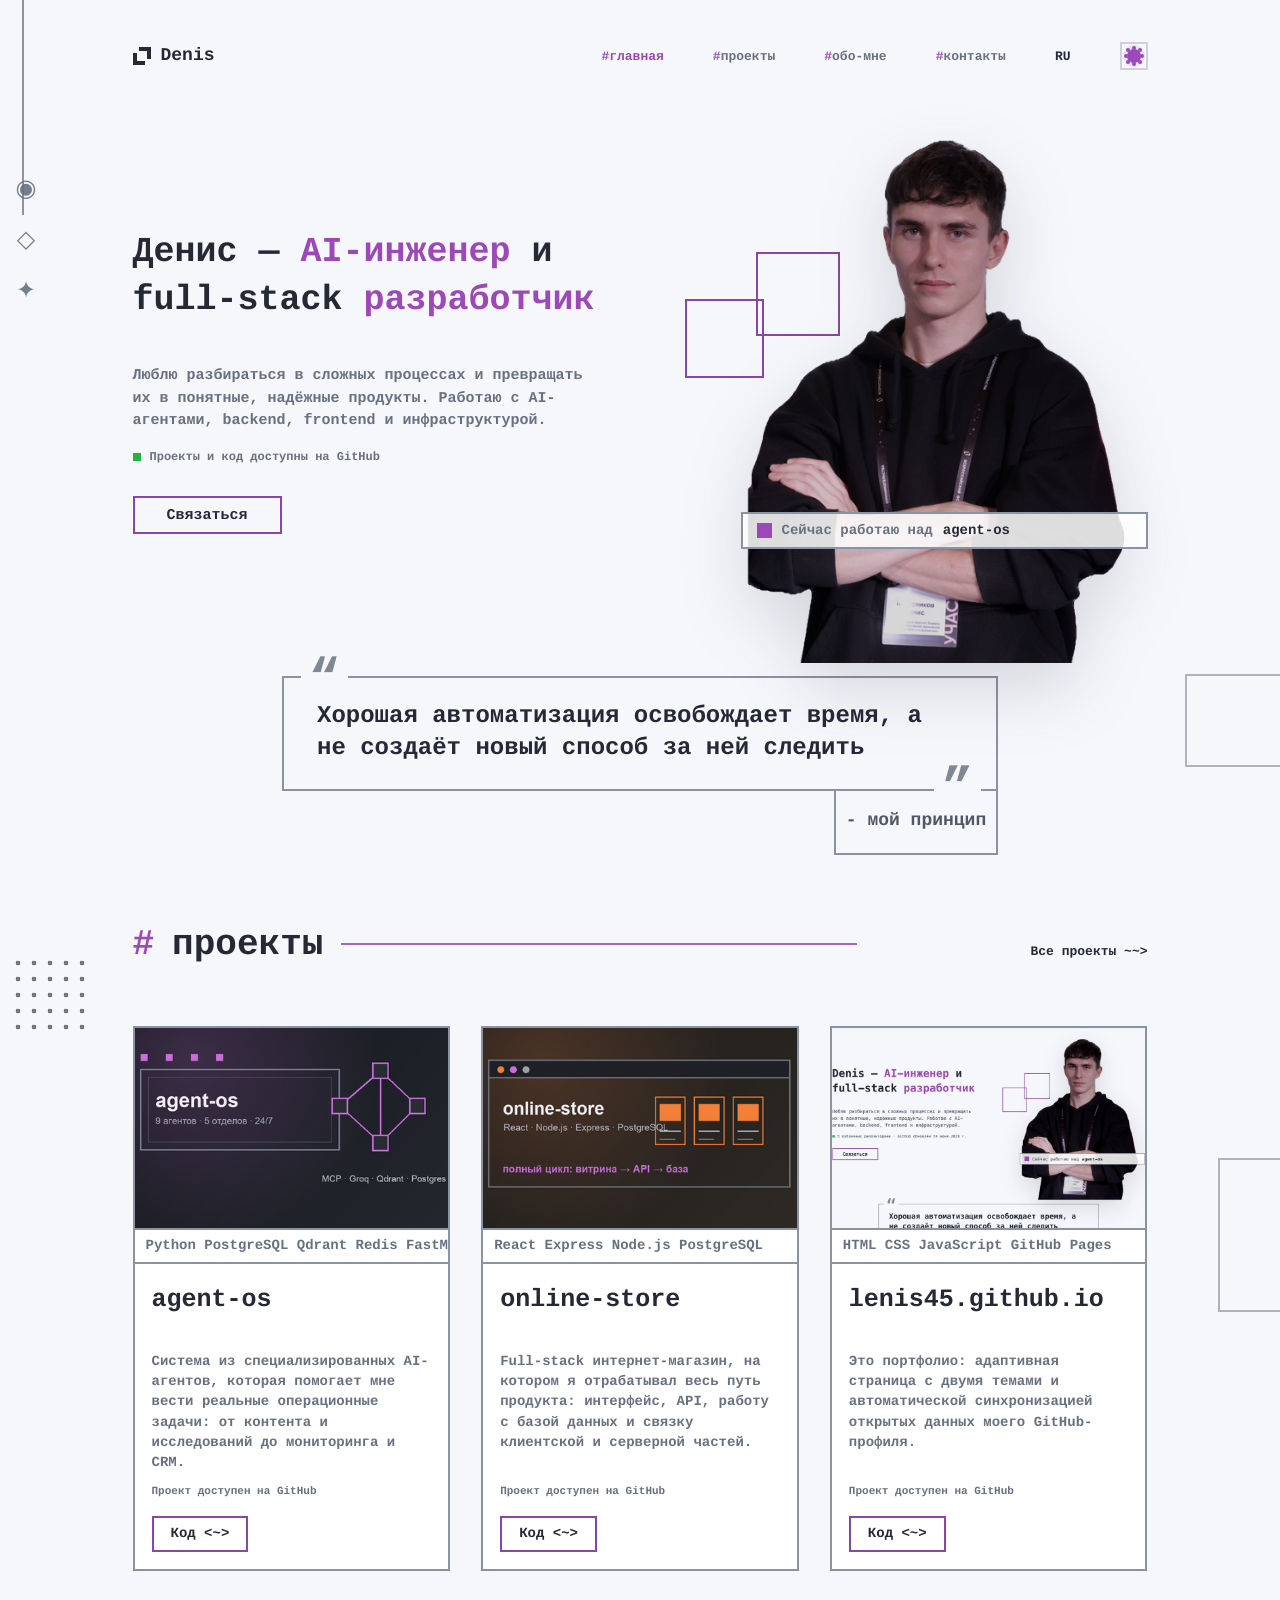
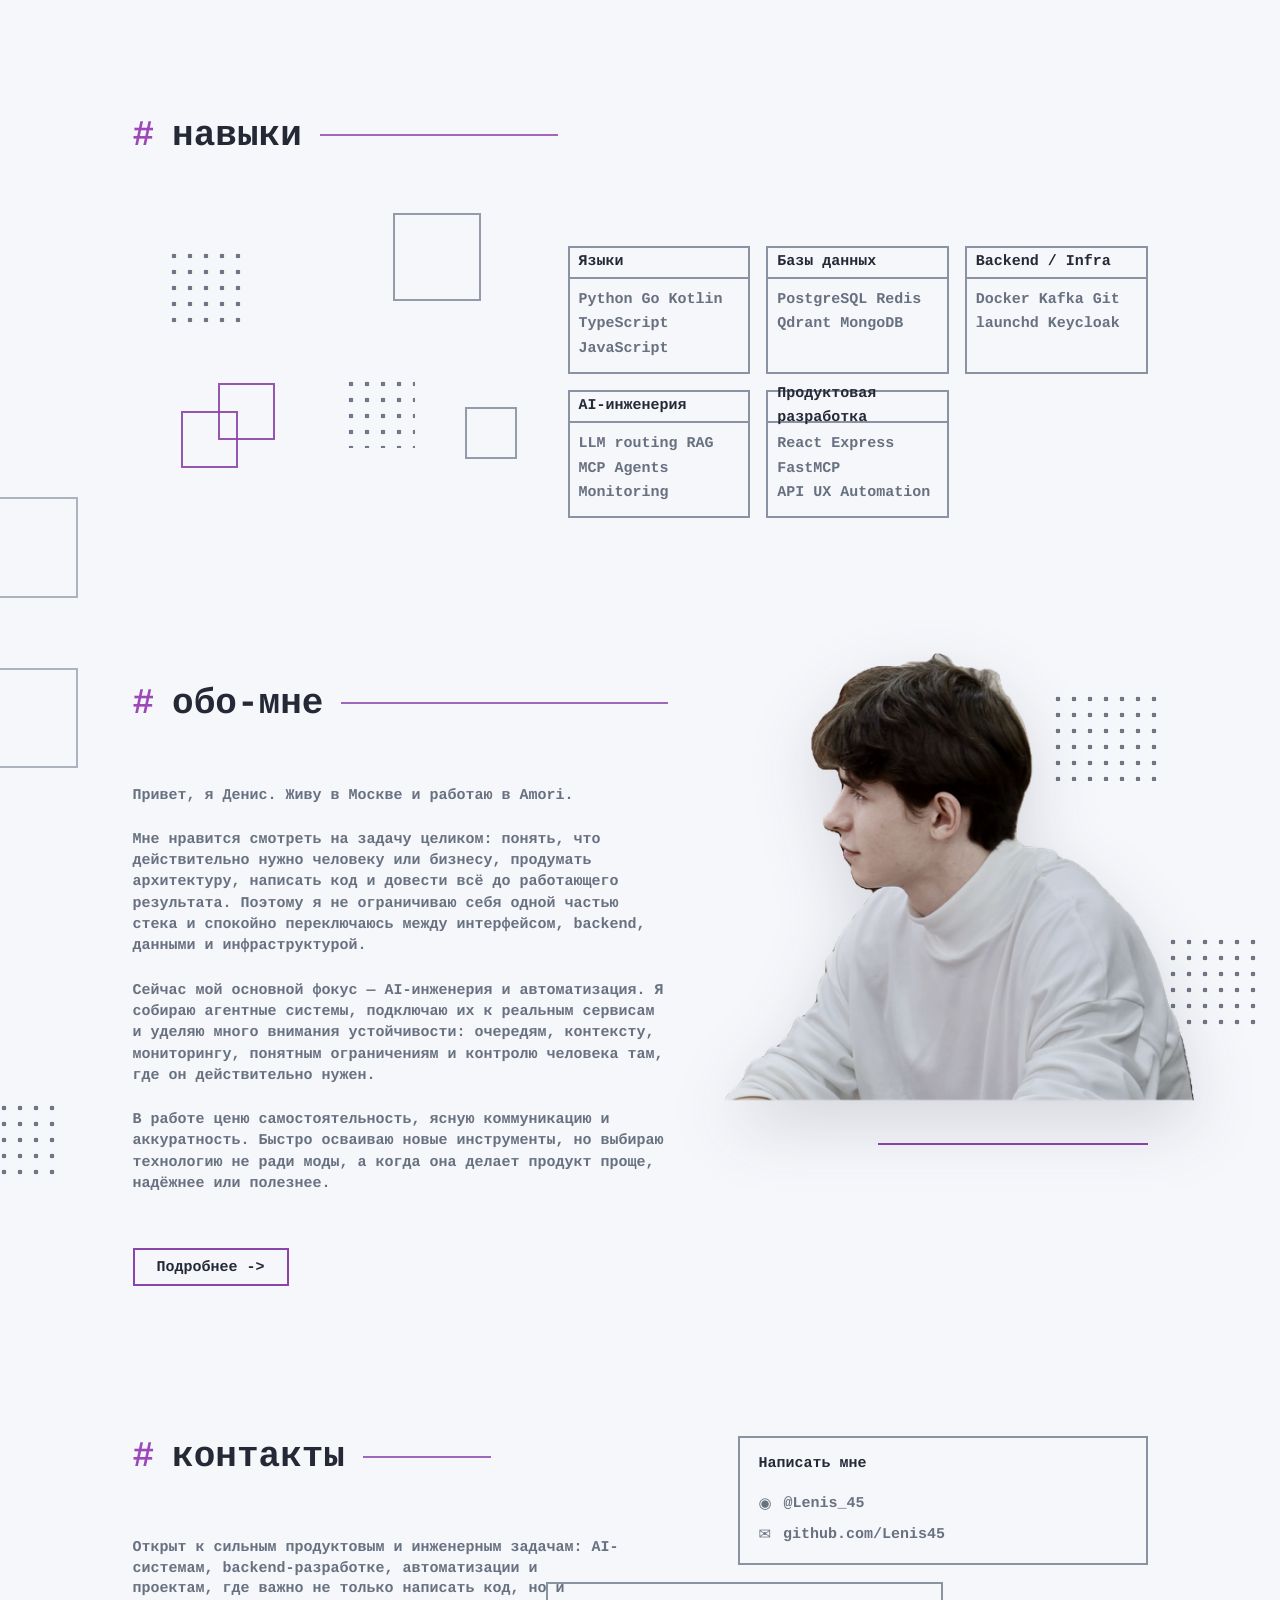
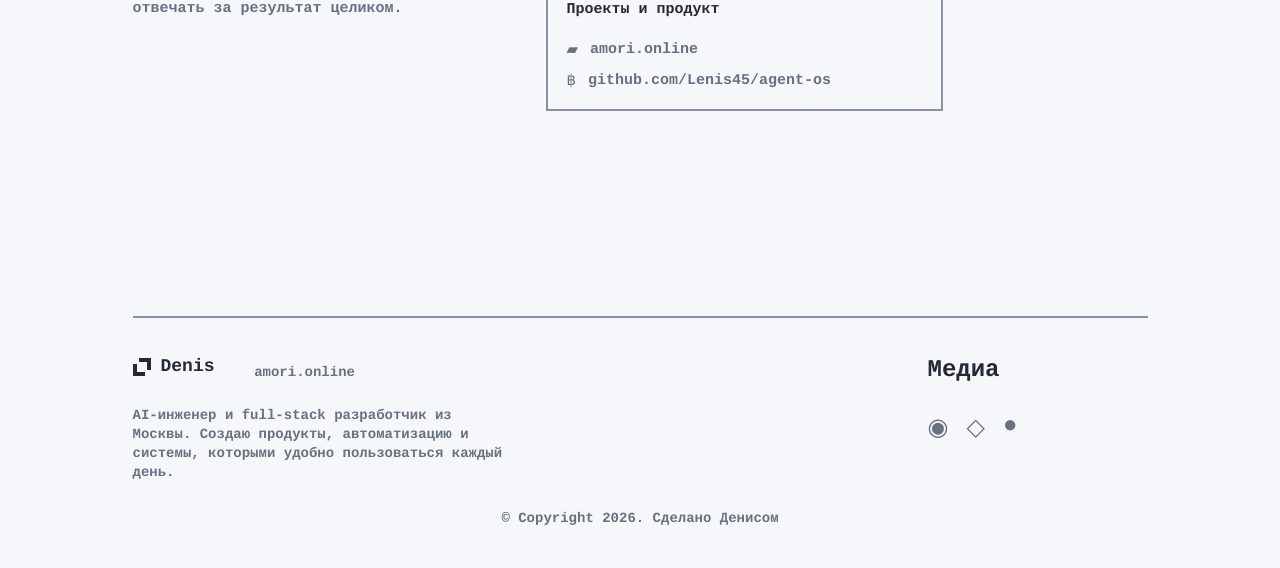
==== commit 52cb39ca: "feat(portfolio): sync public GitHub profile data" ====
--- a/index.html
+++ b/index.html
@@ -4,7 +4,7 @@
   <meta charset="utf-8">
   <meta name="viewport" content="width=device-width, initial-scale=1">
   <title>Денис Колесников | Портфолио</title>
-  <meta name="description" content="Денис Колесников — AI-инженер и архитектор автоматизации, создающий автономные агентные системы.">
+  <meta name="description" content="Портфолио Дениса Колесникова — AI-инженера и full-stack разработчика из Москвы. Навыки, проекты и актуальные данные GitHub.">
   <script>
     (() => {
       let theme = "light";
@@ -237,6 +237,23 @@
       line-height: 1.5;
       font-weight: 800;
     }
+    .github-sync {
+      display: flex;
+      align-items: center;
+      gap: 9px;
+      margin-top: 16px;
+      color: var(--muted);
+      font-size: 12px;
+      line-height: 1.4;
+      font-weight: 800;
+    }
+    .github-sync::before {
+      content: "";
+      width: 8px;
+      height: 8px;
+      flex: 0 0 8px;
+      background: var(--green);
+    }
 
     .btn {
       display: inline-flex;
@@ -571,6 +588,14 @@
       font-weight: 800;
       flex: 1;
     }
+    .repo-updated {
+      display: block;
+      margin-top: -14px;
+      margin-bottom: 18px;
+      color: var(--muted);
+      font-size: 11px;
+      font-weight: 800;
+    }
     .card-actions {
       display: flex;
       gap: 20px;
@@ -882,18 +907,32 @@
     @media (max-width: 900px) {
       .page { min-height: auto; }
       .side { display: none; }
+      .container { width: min(100% - 32px, 680px); }
       header {
         height: auto;
         padding: 26px 0;
         align-items: flex-start;
         gap: 20px;
       }
-      nav { gap: 18px; flex-wrap: wrap; justify-content: flex-end; }
+      nav {
+        min-width: 0;
+        gap: 18px;
+        flex-wrap: wrap;
+        justify-content: flex-end;
+      }
       .hero,
       .about,
       .contacts,
       .skills-layout {
         grid-template-columns: 1fr;
+        min-width: 0;
+      }
+      .hero > *,
+      .about > *,
+      .contacts > *,
+      .skills-layout > *,
+      footer > * {
+        min-width: 0;
       }
       .hero { padding-top: 20px; }
       .hero-art { height: 380px; max-width: 500px; }
@@ -909,6 +948,186 @@
       .contact-card.wide { width: 100%; margin-left: 0; }
       footer { grid-template-columns: 1fr; gap: 38px; }
       .copyright { position: static; transform: none; margin: 40px 0; }
+    }
+
+    @media (max-width: 600px) {
+      .container { width: calc(100% - 32px); }
+      header {
+        display: grid;
+        grid-template-columns: 1fr auto;
+        align-items: center;
+        gap: 18px 12px;
+        padding: 22px 0 12px;
+      }
+      nav {
+        grid-column: 1 / -1;
+        display: grid;
+        grid-template-columns: repeat(4, auto) 1fr auto;
+        justify-content: start;
+        gap: 10px 13px;
+        width: 100%;
+        font-size: 10px;
+      }
+      nav a { white-space: nowrap; }
+      .lang { justify-self: end; }
+      .theme-toggle { justify-self: end; }
+      .hero {
+        min-height: auto;
+        padding-top: 48px;
+      }
+      .hero-copy { padding-top: 0; min-width: 0; }
+      h1 {
+        max-width: 100%;
+        font-size: 27px;
+        line-height: 1.32;
+        overflow-wrap: anywhere;
+      }
+      .lead {
+        margin-top: 28px;
+        max-width: 100%;
+        font-size: 13px;
+      }
+      .github-sync {
+        align-items: flex-start;
+        max-width: 100%;
+        font-size: 10px;
+      }
+      .hero-art {
+        width: 100%;
+        height: 395px;
+        margin-top: 46px;
+      }
+      .hero-person {
+        width: 350px;
+        max-width: none;
+        right: -42px;
+        top: -18px;
+      }
+      .hero-art::before {
+        left: 18px;
+        top: 84px;
+      }
+      .hero-art::after {
+        left: 88px;
+        top: 38px;
+      }
+      .status {
+        right: -10px;
+        bottom: 32px;
+        width: calc(100% - 22px);
+        height: auto;
+        min-height: 37px;
+        padding: 8px 12px;
+        font-size: 11px;
+      }
+      .quote {
+        width: calc(100% - 12px);
+        min-height: 0;
+        margin: 58px 0 118px 0;
+        padding: 24px 22px;
+        font-size: 17px;
+      }
+      .quote-credit {
+        width: 140px;
+        height: 55px;
+        bottom: -55px;
+        font-size: 13px;
+      }
+      .projects-head {
+        align-items: flex-end;
+        gap: 12px;
+      }
+      .section-title {
+        min-width: 0;
+        gap: 12px;
+        font-size: 27px;
+        white-space: normal;
+      }
+      .section-title::after { min-width: 22px; }
+      .view-all {
+        margin-bottom: 5px;
+        font-size: 10px;
+      }
+      .projects { gap: 24px; margin-bottom: 110px; }
+      .card { width: 100%; min-height: 0; }
+      .project-shot { height: 190px; }
+      .tags {
+        font-size: 11px;
+        gap: 7px;
+      }
+      .card h3 {
+        min-height: 0;
+        font-size: 22px;
+        overflow-wrap: anywhere;
+      }
+      .card p { font-size: 13px; }
+      .skills-section { margin-bottom: 110px; }
+      .skills-layout { gap: 14px; }
+      .decor-space {
+        min-height: 150px;
+        transform: scale(.82);
+        transform-origin: left top;
+      }
+      .skill-grid {
+        grid-template-columns: repeat(2, minmax(0, 1fr));
+        margin-top: 0;
+      }
+      .skill-box {
+        min-width: 0;
+        font-size: 12px;
+      }
+      .skill-box h4 {
+        height: auto;
+        min-height: 31px;
+        font-size: 12px;
+        line-height: 1.25;
+      }
+      .about {
+        gap: 34px;
+        margin-bottom: 110px;
+      }
+      .about p { font-size: 13px; }
+      .about-art { height: 330px; }
+      .about-person {
+        width: 390px;
+        right: -65px;
+        top: -12px;
+      }
+      .contacts {
+        gap: 34px;
+        margin-bottom: 80px;
+      }
+      .contacts p { font-size: 13px; }
+      .contact-card,
+      .contact-card.wide {
+        width: 100%;
+        font-size: 12px;
+      }
+      footer { padding-top: 30px; }
+      .footer-mail { display: block; margin: 15px 0 0; }
+      .copyright {
+        white-space: normal;
+        font-size: 12px;
+      }
+    }
+
+    @media (max-width: 420px) {
+      nav {
+        grid-template-columns: repeat(2, auto) 1fr auto;
+      }
+      nav a:nth-child(3),
+      nav a:nth-child(4) {
+        grid-row: 2;
+      }
+      .lang {
+        grid-column: 3;
+        grid-row: 1;
+      }
+      .theme-toggle {
+        grid-column: 4;
+        grid-row: 1;
+      }
+      .hero { padding-top: 34px; }
     }
   </style>
 </head>
@@ -947,8 +1166,9 @@
 
       <section class="hero" id="home">
         <div class="hero-copy">
-          <h1>Денис — <span class="accent">AI-инженер</span> и архитектор <span class="accent">автоматизации</span></h1>
-          <p class="lead">Проектирую автономные AI-системы, которые берут на себя операционные задачи: контент, CRM, почту, аналитику, инфраструктуру и контроль выполнения.</p>
+          <h1><span data-github-name>Денис</span> — <span class="accent">AI-инженер</span> и full-stack <span class="accent">разработчик</span></h1>
+          <p class="lead">Люблю разбираться в сложных процессах и превращать их в понятные, надёжные продукты. Работаю с AI-агентами, backend, frontend и инфраструктурой.</p>
+          <div class="github-sync" aria-live="polite"><span data-github-summary>Данные проектов синхронизируются с GitHub</span></div>
           <a class="btn" href="#contacts">Связаться</a>
         </div>
         <div class="hero-art" aria-hidden="true">
@@ -958,8 +1178,8 @@
       </section>
 
       <section class="quote" aria-label="Цитата">
-        <span>Я ставлю цель — агенты доводят её до результата</span>
-        <span class="quote-credit">- agent-os</span>
+        <span>Хорошая автоматизация освобождает время, а не создаёт новый способ за ней следить</span>
+        <span class="quote-credit">- мой принцип</span>
       </section>
 
       <section id="works" aria-labelledby="projects-title">
@@ -969,44 +1189,47 @@
         </div>
 
         <div class="projects">
-          <article class="card">
+          <article class="card" data-repo="agent-os">
             <div class="project-shot">
               <img src="assets/project-agent-os.png" alt="">
             </div>
-            <div class="tags">Python PostgreSQL Qdrant Redis FastMCP</div>
+            <div class="tags" data-repo-topics>Python PostgreSQL Qdrant Redis FastMCP</div>
             <div class="card-body">
-              <h3>agent-os</h3>
-              <p>Личная AI-операционная система: 9 агентов, 5 отделов и автоматизация startup-операций 24/7.</p>
+              <h3 data-repo-name>agent-os</h3>
+              <p>Система из специализированных AI-агентов, которая помогает мне вести реальные операционные задачи: от контента и исследований до мониторинга и CRM.</p>
+              <span class="repo-updated" data-repo-updated>Актуальные данные загружаются с GitHub</span>
               <div class="card-actions">
-                <a class="btn small" href="https://github.com/Lenis45/agent-os">Код &lt;~&gt;</a>
+                <a class="btn small" data-repo-link href="https://github.com/Lenis45/agent-os">Код &lt;~&gt;</a>
               </div>
             </div>
           </article>
 
-          <article class="card">
+          <article class="card" data-repo="online-store">
             <div class="project-shot">
               <img src="assets/project-online-store.png" alt="">
             </div>
-            <div class="tags">React Express Node.js PostgreSQL</div>
+            <div class="tags" data-repo-topics>React Express Node.js PostgreSQL</div>
             <div class="card-body">
-              <h3>online-store</h3>
-              <p>Full-stack интернет-магазин: витрина на React, API на Node.js/Express и PostgreSQL.</p>
+              <h3 data-repo-name>online-store</h3>
+              <p>Full-stack интернет-магазин, на котором я отрабатывал весь путь продукта: интерфейс, API, работу с базой данных и связку клиентской и серверной частей.</p>
+              <span class="repo-updated" data-repo-updated>Актуальные данные загружаются с GitHub</span>
               <div class="card-actions">
-                <a class="btn small" href="https://github.com/Lenis45/online-store">Код &lt;~&gt;</a>
+                <a class="btn small" data-repo-link href="https://github.com/Lenis45/online-store">Код &lt;~&gt;</a>
               </div>
             </div>
           </article>
 
-          <article class="card">
+          <article class="card" data-repo="lenis45.github.io">
             <div class="project-shot">
-              <img src="assets/project-university-map.png" alt="">
+              <img src="assets/project-portfolio.png" alt="">
             </div>
-            <div class="tags">React TypeScript Redux SVG</div>
+            <div class="tags" data-repo-topics>HTML CSS JavaScript GitHub Pages</div>
             <div class="card-body">
-              <h3>University_Map</h3>
-              <p>Интерактивная карта кампуса с SVG-сценой, состоянием на Redux и React-интерфейсом.</p>
+              <h3 data-repo-name>lenis45.github.io</h3>
+              <p>Это портфолио: адаптивная страница с двумя темами и автоматической синхронизацией открытых данных моего GitHub-профиля.</p>
+              <span class="repo-updated" data-repo-updated>Актуальные данные загружаются с GitHub</span>
               <div class="card-actions">
-                <a class="btn small" href="https://github.com/Lenis45/University_Map">Код &lt;~&gt;</a>
+                <a class="btn small" data-repo-link href="https://github.com/Lenis45/lenis45.github.io">Код &lt;~&gt;</a>
               </div>
             </div>
           </article>
@@ -1027,23 +1250,23 @@
           <div class="skill-grid">
             <div class="skill-box">
               <h4>Языки</h4>
-              <p>Python Go<br>TypeScript JavaScript</p>
+              <p>Python Go Kotlin<br>TypeScript JavaScript</p>
             </div>
             <div class="skill-box">
               <h4>Базы данных</h4>
-              <p>PostgreSQL Redis<br>Qdrant Mongo</p>
+              <p>PostgreSQL Redis<br>Qdrant MongoDB</p>
             </div>
             <div class="skill-box">
-              <h4>Инструменты</h4>
-              <p>Codex MCP Docker<br>launchd Git Langfuse</p>
+              <h4>Backend / Infra</h4>
+              <p>Docker Kafka Git<br>launchd Keycloak</p>
             </div>
             <div class="skill-box">
-              <h4>AI / Ops</h4>
-              <p>LLM routing CRM<br>Monitoring Agents</p>
+              <h4>AI-инженерия</h4>
+              <p>LLM routing RAG<br>MCP Agents Monitoring</p>
             </div>
             <div class="skill-box">
-              <h4>Фреймворки</h4>
-              <p>React FastMCP<br>Express Expo Three.js</p>
+              <h4>Продуктовая разработка</h4>
+              <p>React Express FastMCP<br>API UX Automation</p>
             </div>
           </div>
         </div>
@@ -1052,9 +1275,10 @@
       <section class="about" id="about" aria-labelledby="about-title">
         <div>
           <h2 class="section-title about-line" id="about-title"><span class="hash">#</span>обо-мне</h2>
-          <p>Привет, я Денис!</p>
-          <p>Я AI-инженер из Москвы. Собираю системы, где несколько специализированных агентов работают как мини-команда: принимают цели, разбивают их на задачи, передают контекст и возвращают готовый результат.</p>
-          <p>Мой главный проект — agent-os для Amori: оркестратор, очередь задач, content factory, CRM-синхронизация, мониторинг инфраструктуры и MCP-инструменты для Codex/Claude. Правило простое: агенты делают работу, я утверждаю то, что выходит наружу.</p>
+          <p>Привет, я Денис. Живу в <span data-github-location>Москве</span> и работаю в <span data-github-company>Amori</span>.</p>
+          <p>Мне нравится смотреть на задачу целиком: понять, что действительно нужно человеку или бизнесу, продумать архитектуру, написать код и довести всё до работающего результата. Поэтому я не ограничиваю себя одной частью стека и спокойно переключаюсь между интерфейсом, backend, данными и инфраструктурой.</p>
+          <p>Сейчас мой основной фокус — AI-инженерия и автоматизация. Я собираю агентные системы, подключаю их к реальным сервисам и уделяю много внимания устойчивости: очередям, контексту, мониторингу, понятным ограничениям и контролю человека там, где он действительно нужен.</p>
+          <p>В работе ценю самостоятельность, ясную коммуникацию и аккуратность. Быстро осваиваю новые инструменты, но выбираю технологию не ради моды, а когда она делает продукт проще, надёжнее или полезнее.</p>
           <a class="btn" href="https://github.com/Lenis45/Lenis45">Подробнее -&gt;</a>
         </div>
         <div class="about-art" aria-hidden="true">
@@ -1067,7 +1291,7 @@
       <section id="contacts" class="contacts" aria-labelledby="contacts-title">
         <div>
           <h2 class="section-title contact-line" id="contacts-title"><span class="hash">#</span>контакты</h2>
-          <p>Открыт к задачам на стыке AI-инженерии, автоматизации, продуктов и инфраструктуры: от прототипа агента до системы, которая реально работает каждый день.</p>
+          <p>Открыт к сильным продуктовым и инженерным задачам: AI-системам, backend-разработке, автоматизации и проектам, где важно не только написать код, но и отвечать за результат целиком.</p>
         </div>
         <div>
           <div class="contact-card">
@@ -1087,7 +1311,7 @@
         <div>
           <a class="brand" href="#home"><span class="brand-mark"></span><span>Denis</span></a>
           <a class="footer-mail" href="https://amori.online">amori.online</a>
-          <p class="footer-copy">AI-инженер и архитектор автоматизации, создающий автономные агентные системы в Москве</p>
+          <p class="footer-copy">AI-инженер и full-stack разработчик из Москвы. Создаю продукты, автоматизацию и системы, которыми удобно пользоваться каждый день.</p>
         </div>
         <div class="media">
           <h4>Медиа</h4>
@@ -1129,6 +1353,83 @@
         setTheme(nextTheme);
       });
     })();
+
+    (() => {
+      const username = "Lenis45";
+      const apiRoot = "https://api.github.com";
+      const summary = document.querySelector("[data-github-summary]");
+      const cards = [...document.querySelectorAll("[data-repo]")];
+      const fallbackTopics = {
+        "agent-os": ["Python", "PostgreSQL", "Qdrant", "Redis", "FastMCP"],
+        "online-store": ["React", "Express", "Node.js", "PostgreSQL"],
+        "lenis45.github.io": ["HTML", "CSS", "JavaScript", "GitHub Pages"]
+      };
+
+      const formatDate = (value) => new Intl.DateTimeFormat("ru-RU", {
+        day: "numeric",
+        month: "long",
+        year: "numeric"
+      }).format(new Date(value));
+
+      const setText = (selector, value) => {
+        if (!value) return;
+        document.querySelectorAll(selector).forEach((node) => {
+          node.textContent = value;
+        });
+      };
+
+      const syncCard = (card, repo) => {
+        if (!repo) return;
+        const name = card.querySelector("[data-repo-name]");
+        const topics = card.querySelector("[data-repo-topics]");
+        const updated = card.querySelector("[data-repo-updated]");
+        const link = card.querySelector("[data-repo-link]");
+        const labels = [repo.language, ...(repo.topics || [])]
+          .filter(Boolean)
+          .map((item) => item.replaceAll("-", " "));
+        const uniqueLabels = [...new Set(labels)].slice(0, 5);
+
+        if (name) name.textContent = repo.name;
+        if (topics) {
+          topics.textContent = (uniqueLabels.length ? uniqueLabels : fallbackTopics[repo.name]).join(" ");
+        }
+        if (updated) updated.textContent = `Обновлён ${formatDate(repo.pushed_at)}`;
+        if (link) link.href = repo.html_url;
+      };
+
+      Promise.all([
+        fetch(`${apiRoot}/users/${username}`, { headers: { Accept: "application/vnd.github+json" } }),
+        fetch(`${apiRoot}/users/${username}/repos?per_page=100&sort=updated`, {
+          headers: { Accept: "application/vnd.github+json" }
+        })
+      ])
+        .then(async ([profileResponse, reposResponse]) => {
+          if (!profileResponse.ok || !reposResponse.ok) throw new Error("GitHub API unavailable");
+          const [profile, repos] = await Promise.all([profileResponse.json(), reposResponse.json()]);
+          const githubFirstName = profile.name ? profile.name.split(" ")[0] : "";
+          const firstName = githubFirstName === "Denis" ? "Денис" : (githubFirstName || "Денис");
+          const repoMap = new Map(repos.map((repo) => [repo.name, repo]));
+
+          setText("[data-github-name]", firstName);
+          setText("[data-github-location]", profile.location === "Moscow" ? "Москве" : profile.location);
+          setText("[data-github-company]", profile.company);
+          cards.forEach((card) => syncCard(card, repoMap.get(card.dataset.repo)));
+
+          if (summary) {
+            const latestUpdate = repos.reduce((latest, repo) => {
+              return !latest || new Date(repo.pushed_at) > new Date(latest) ? repo.pushed_at : latest;
+            }, "");
+            summary.textContent = `${profile.public_repos} публичных репозиториев · GitHub обновлён ${formatDate(latestUpdate)}`;
+          }
+        })
+        .catch(() => {
+          cards.forEach((card) => {
+            const updated = card.querySelector("[data-repo-updated]");
+            if (updated) updated.textContent = "Проект доступен на GitHub";
+          });
+          if (summary) summary.textContent = "Проекты и код доступны на GitHub";
+        });
+    })();
   </script>
 </body>
 </html>
